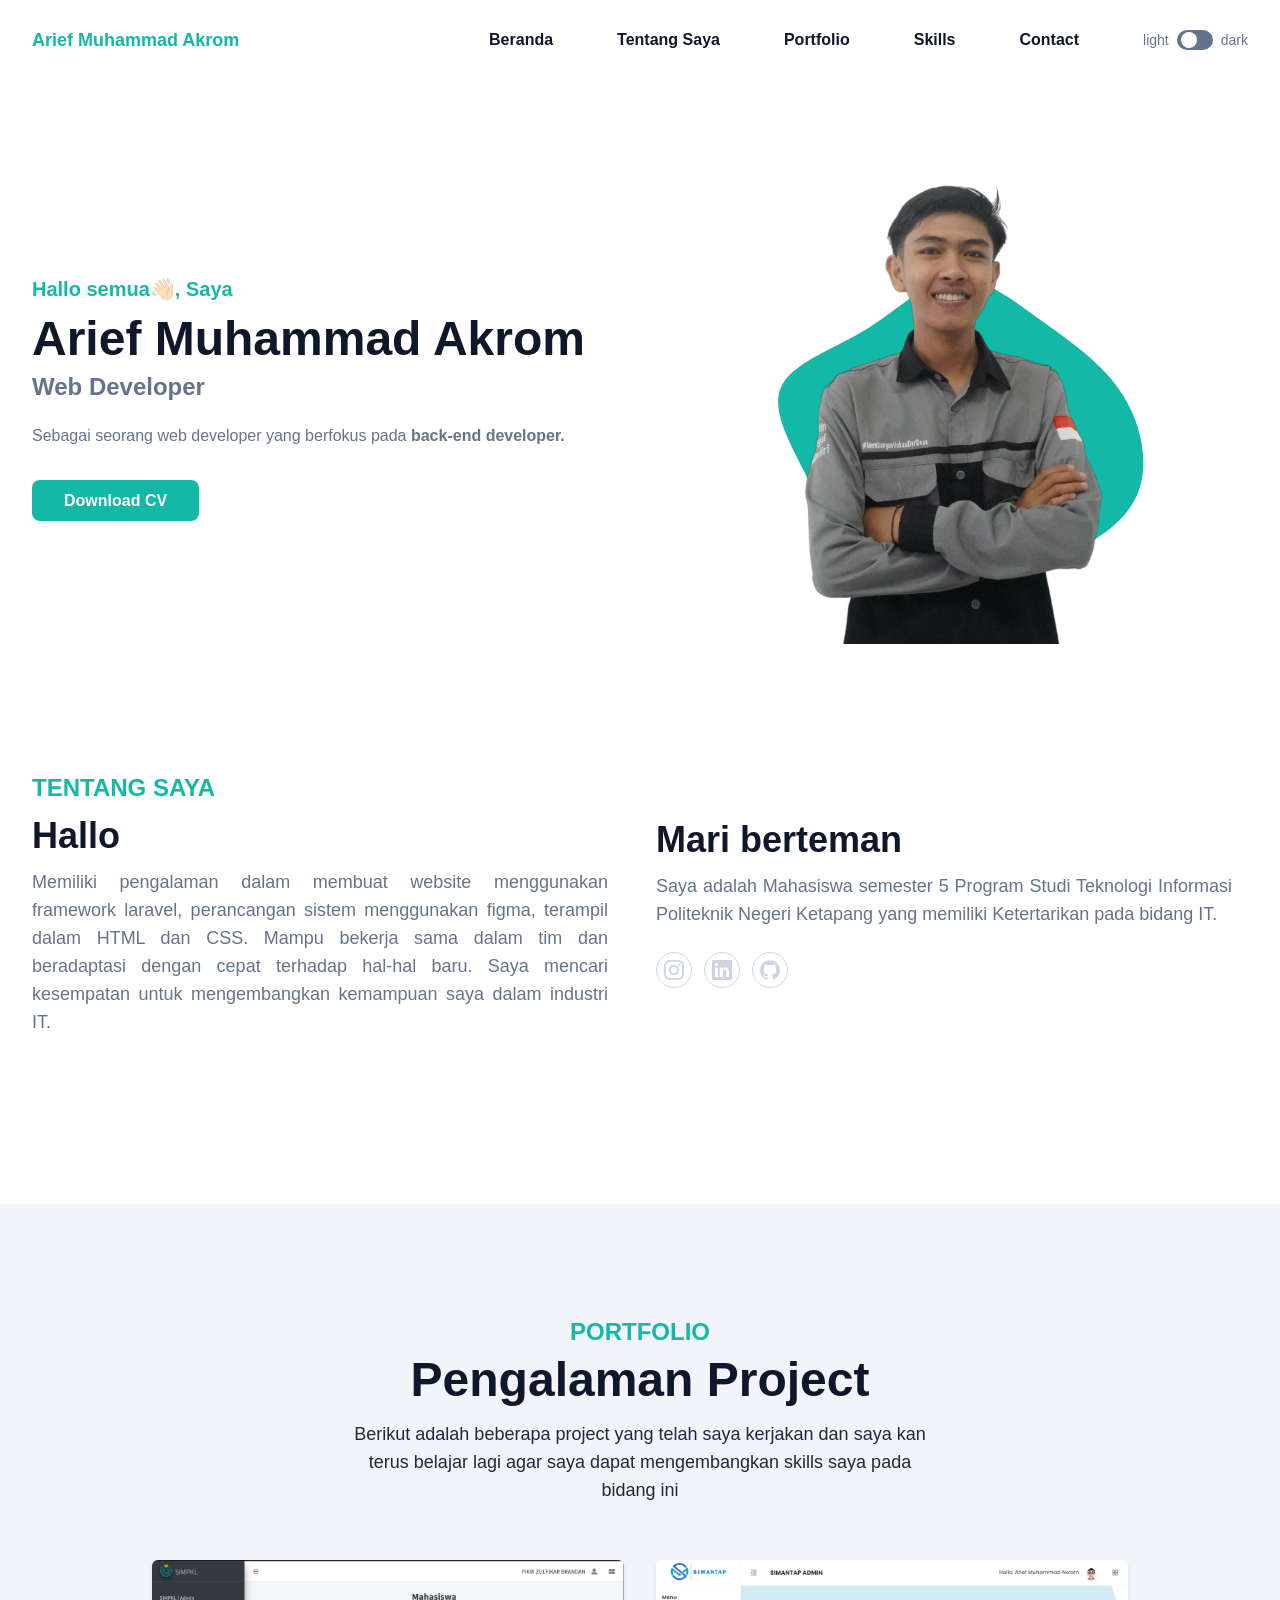
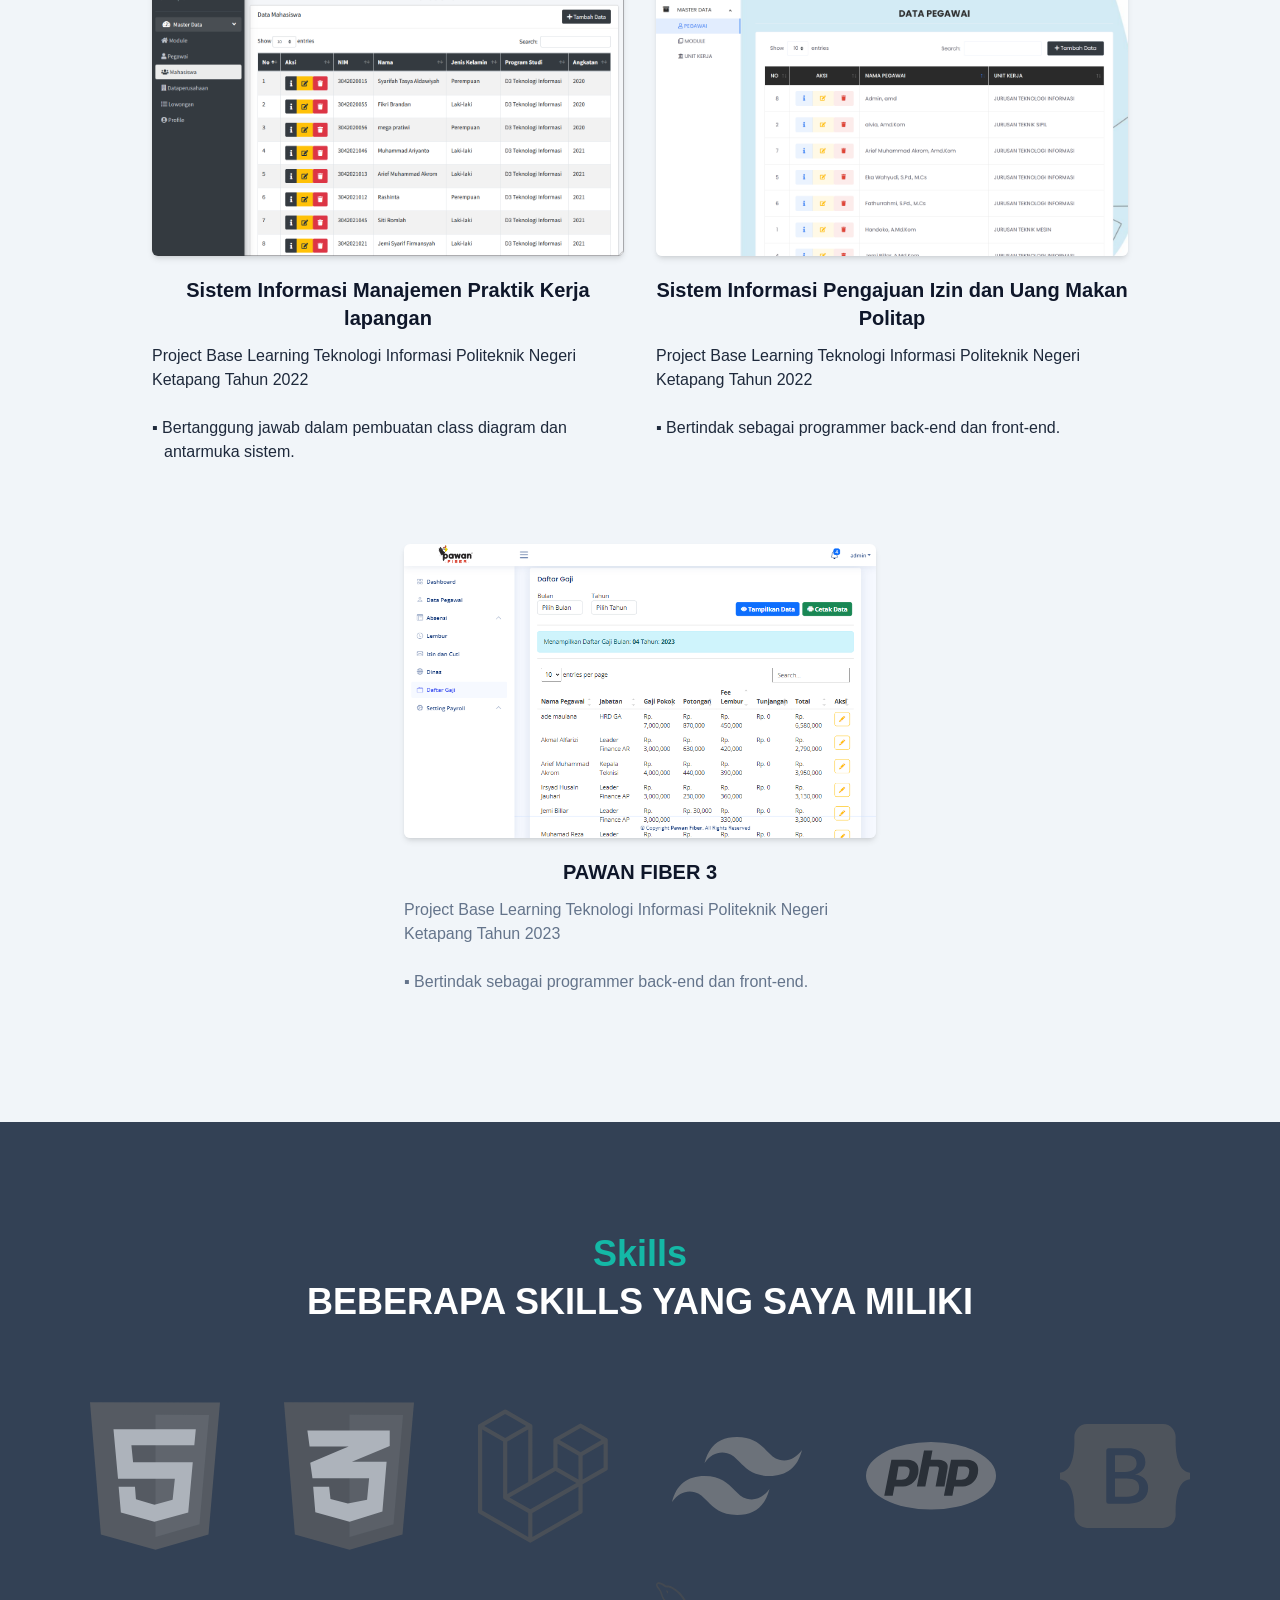
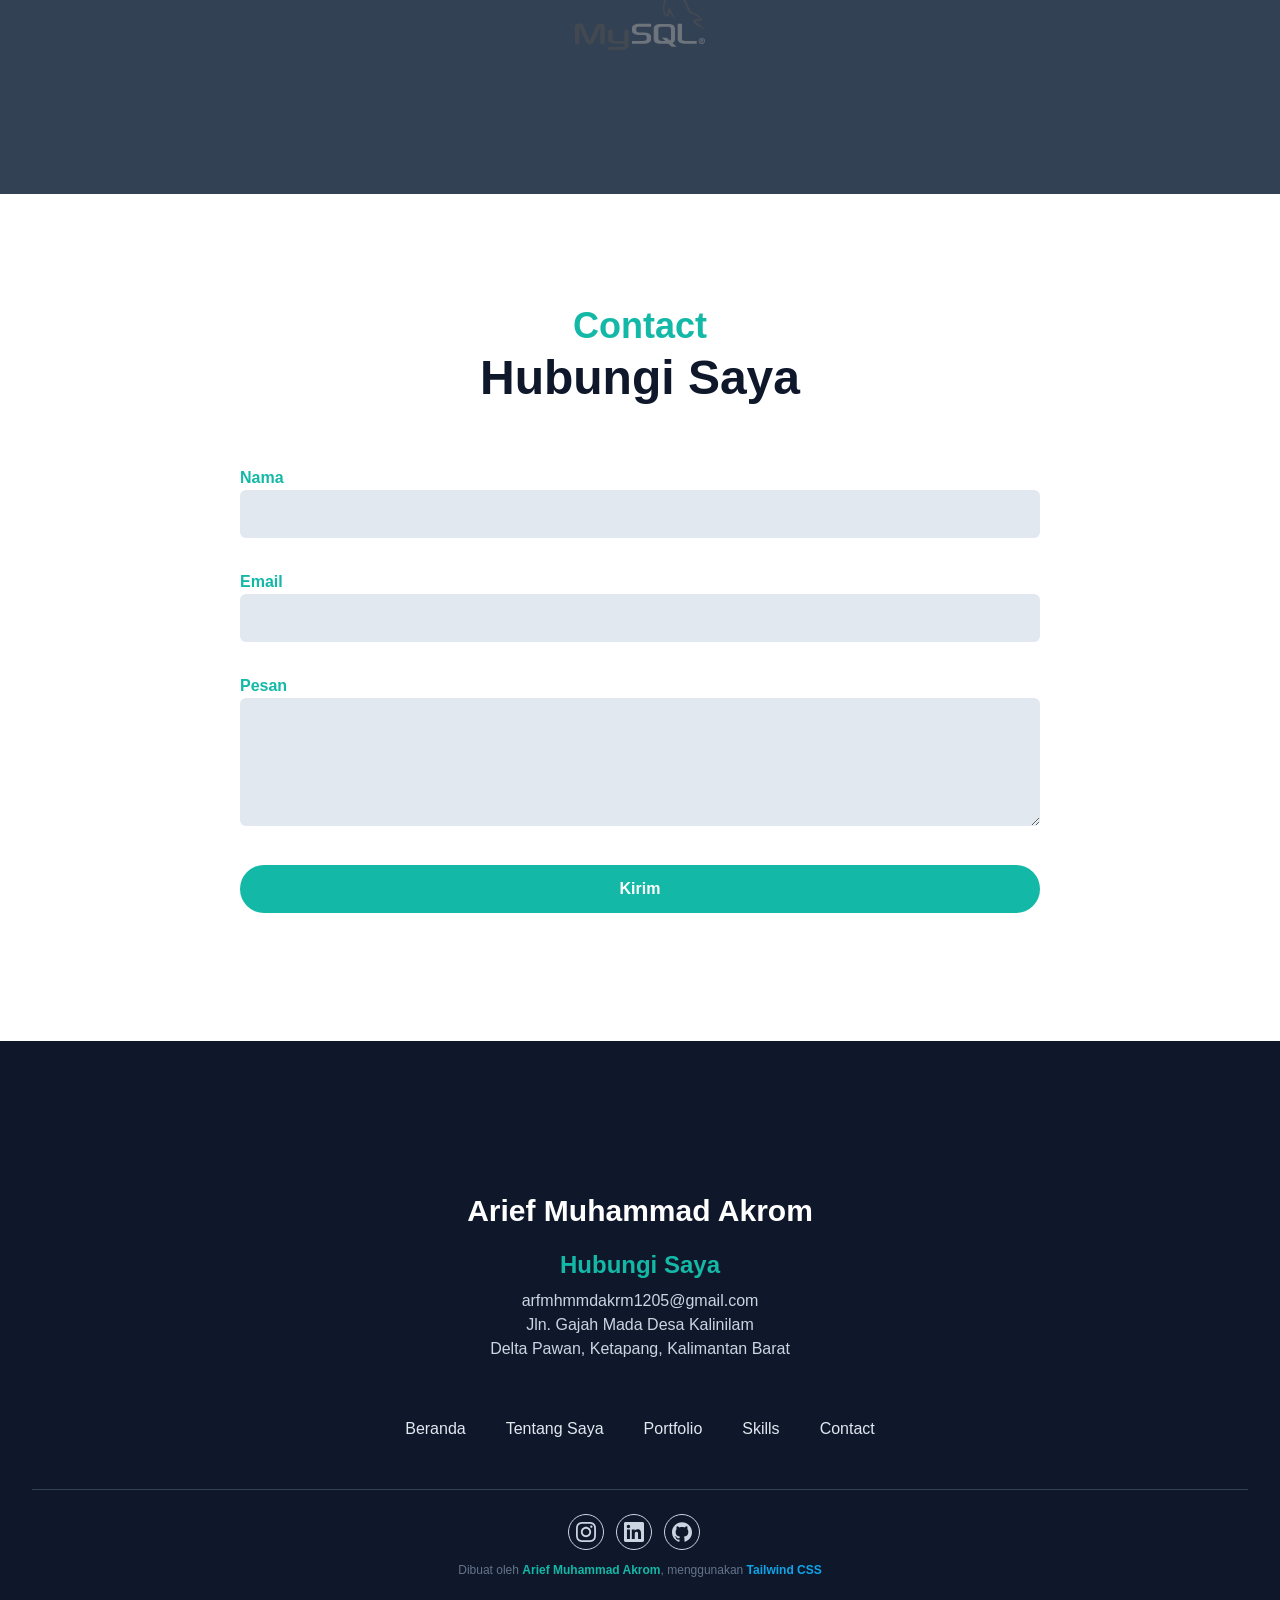
==== index.html @ 88320554 "Update index.html" ====
<!DOCTYPE html>
<html lang="en" class="scroll-smooth">
<head>
    <meta charset="UTF-8">
    <meta name="viewport" content="width=device-width, initial-scale=1.0">
    <title>Portfolio Tailwind CSS</title>
    <link href="css/output.css" rel="stylesheet" />
    <script>
        if (localStorage.theme === 'dark' || (!('theme' in localStorage) && window.matchMedia('(prefers-color-scheme: dark)').matches)) {
            document.documentElement.classList.add('dark')
        } else {
            document.documentElement.classList.remove('dark')
        }
    </script>
</head>
<body>
    <!-- Navbar -->
    <header class="bg-transparent absolute top-0 left-0 w-full flex items-center z-10 ">
        <div class="container">
            <div class="flex items-center justify-between relative">
                <div class="px-4">
                    <a href="home" class="font-bold text-lg text-primary block py-6">Arief Muhammad Akrom</a>
                </div>
                <div class="flex items-center justify-center px-4">
                    <button id="hamburger" name="hamburger" type="button" class="block absolute right-4 lg:hidden">
                        <span class="hamburger-line transition duration-300 ease-in-out origin-top-left"></span>
                        <span class="hamburger-line transition duration-300 ease-in-out"></span>
                        <span class="hamburger-line transition duration-300 ease-in-out origin-bottom-left"></span>
                    </button>

                    <nav id="nav-menu" class="hidden absolute py-5 bg-white shadow-lg rounded-lg max-w-[250px] w-full right-4 top-full lg:block lg:static lg:bg-transparent lg:max-w-full lg:shadow-none lg:rounded-none dark:bg-dark dark:shadow-slate-500 lg:dark:bg-transparent">
                        <ul class="block lg:flex">
                            <li class="group">
                                <a href="#home" class="text-base font-bold text-dark py-2 mx-8 group-hover:text-primary dark:text-white flex">Beranda</a>
                            </li>
                            <li class="group">
                                <a href="#about" class="text-base font-bold text-dark py-2 mx-8 group-hover:text-primary dark:text-white flex">Tentang Saya</a>
                            </li>
                            <li class="group">
                                <a href="#portfolio" class="text-base font-bold text-dark py-2 mx-8 group-hover:text-primary dark:text-white flex">Portfolio</a>
                            </li>
                            <li class="group">
                                <a href="#skills" class="text-base font-bold text-dark py-2 mx-8 group-hover:text-primary dark:text-white flex">Skills</a>
                            </li>
                            <li class="group">
                                <a href="#contact" class="text-base font-bold text-dark py-2 mx-8 group-hover:text-primary dark:text-white flex">Contact</a>
                            </li>
                            <li class="mt-3 lg:mt-0 flex items-center pl-8">
                                <div class="flex">
                                    <span class="mr-2 text-sm text-slate-500 dark:text-slate-100">light</span>
                                    <input type="checkbox" class="hidden" name="" id="dark-toggle"/>
                                    <label for="dark-toggle">
                                        <div class="flex h-5 w-9 cursor-pointer items-center rounded-full bg-slate-500 p-1">
                                            <div class="toggle-circle h-4 w-4 rounded-full bg-white transition duration-300 ease-in-out">

                                            </div>
                                        </div>
                                    </label>
                                    <span class="ml-2 text-sm text-slate-500 dark:text-slate-100">dark</span>
                                </div>
                            </li>
                        </ul>
                    </nav>
                </div>
            </div>
        </div>
    </header>
    <!-- Navbar End -->

    <!-- Hero Section -->
    <section id="home" class="pt-36 dark:bg-dark">
        <div class="container">
            <div class="flex flex-wrap">
                <div class="w-full self-center px-4 lg:w-1/2">
                    <h1 class="mb-2 text-base font-semibold text text-primary md:text-xl">Hallo semua<span class="animate-[wave_5s_ease-in-out_2]">👋🏻</span>, Saya <span class="block font-bold text-dark text-4xl mt-3 lg:text-5xl dark:text-white"> Arief Muhammad Akrom</span></h1>
                    <h2 class="font-medium text-slate-500 text-lg mb-5 lg:text-2xl dark:text-slate-200"><span class="dark:text-primary font-bold">Web Developer</span></h2>
                    <p class="text-medium text-slate-500 mb-10 leading-relaxed dark:text-slate-200">Sebagai seorang web developer yang berfokus pada <span class="dark:text-primary font-bold">back-end developer.</span></p>

                    <a href="img/CV Arief.pdf" target="_blank" class="text-base font-semibold text-white bg-primary py-3 px-8 rounded-lg hover:shadow-lg hover:opacity-80 transition duration-300 ease-in-out">Download CV</a>
                </div>
                <div class="w-full self-end px-4 lg:w-1/2">
                    <div class="relative mt-10 lg:mt-9 lg:right-0">
                        <img src="img/wkwk.png" alt="akrommm" class="max-w-full mx-auto relative z-10" width="320"/>
                        <span class="absolute -bottom-0 -translate-x-1/2 left-1/2 md:scale-125">
                            <svg width="400" height="400" viewBox="0 0 200 200" xmlns="http://www.w3.org/2000/svg">
                                <path fill="#14b8a6" d="M35.8,-49.3C48,-40.5,60.6,-32.1,68.4,-19.5C76.3,-6.9,79.5,10,73.2,22.1C67,34.3,51.4,41.7,37.6,49.9C23.8,58,11.9,66.8,-1,68.2C-13.8,69.5,-27.7,63.3,-36.6,53.6C-45.6,43.9,-49.6,30.7,-56.3,16.7C-63,2.7,-72.5,-11.9,-68.7,-22C-65,-32.1,-48.1,-37.5,-34.4,-45.8C-20.8,-54.2,-10.4,-65.4,0.7,-66.4C11.8,-67.4,23.6,-58.1,35.8,-49.3Z" transform="translate(100 100)" />
                            </svg>
                        </span>
                    </div>
                </div>
            </div>
        </div>
    </section>
    <!-- end Hero Section -->

    <!-- About Section -->
    <section id="about" class="pt-32 pb-32 dark:bg-dark">
        <div class="container">
            <div class="flex flex-wrap">
                <div class="w-full px-4 mb-10 lg:w-1/2 ">
                    <h4 class="font-bold uppercase text-primary text-2xl mb-3">Tentang Saya</h4>
                    <h2 class="font-bold text-dark text-3xl mb-3 max-w-md lg:text-4xl dark:text-white">Hallo</h2>
                    <p class="text-justify font-medium text-base lg:text-lg text-secondary max-w-xl dark:text-slate-300">
                        Memiliki pengalaman dalam membuat website menggunakan framework laravel, perancangan sistem menggunakan figma, terampil dalam HTML dan CSS. Mampu bekerja sama dalam tim dan beradaptasi dengan cepat terhadap hal-hal baru. Saya mencari kesempatan untuk mengembangkan kemampuan saya dalam industri IT.
                    </p>
                </div>
                <div class="w-full px-4 lg:w-1/2">
                    <h3 class="font-bold text-dark text-3xl mb-3 lg:text-4xl lg:pt-12 dark:text-white">Mari berteman</h3>
                    <p class="text-justify font-medium text-base text-secondary mb-6 lg:text-lg dark:text-slate-300 max-w-xl">
                        Saya adalah Mahasiswa semester 5 Program Studi Teknologi Informasi Politeknik Negeri Ketapang yang memiliki Ketertarikan pada bidang IT.
                    </p>
                    <div class="flex items-center">
                        <!-- Instagram -->
                        <a href="https://www.instagram.com/arfmhmmdakrm_/?hl=id" target=" blank" class="w-9 h-9 mr-3 rounded-full flex justify-center items-center border border-slate-300 hover:border-primary hover:bg-primary hover:text-white text-slate-300">
                            <svg role="img" class="fill-current" width="20" viewBox="0 0 24 24" xmlns="http://www.w3.org/2000/svg"><title>Instagram</title><path d="M12 0C8.74 0 8.333.015 7.053.072 5.775.132 4.905.333 4.14.63c-.789.306-1.459.717-2.126 1.384S.935 3.35.63 4.14C.333 4.905.131 5.775.072 7.053.012 8.333 0 8.74 0 12s.015 3.667.072 4.947c.06 1.277.261 2.148.558 2.913.306.788.717 1.459 1.384 2.126.667.666 1.336 1.079 2.126 1.384.766.296 1.636.499 2.913.558C8.333 23.988 8.74 24 12 24s3.667-.015 4.947-.072c1.277-.06 2.148-.262 2.913-.558.788-.306 1.459-.718 2.126-1.384.666-.667 1.079-1.335 1.384-2.126.296-.765.499-1.636.558-2.913.06-1.28.072-1.687.072-4.947s-.015-3.667-.072-4.947c-.06-1.277-.262-2.149-.558-2.913-.306-.789-.718-1.459-1.384-2.126C21.319 1.347 20.651.935 19.86.63c-.765-.297-1.636-.499-2.913-.558C15.667.012 15.26 0 12 0zm0 2.16c3.203 0 3.585.016 4.85.071 1.17.055 1.805.249 2.227.415.562.217.96.477 1.382.896.419.42.679.819.896 1.381.164.422.36 1.057.413 2.227.057 1.266.07 1.646.07 4.85s-.015 3.585-.074 4.85c-.061 1.17-.256 1.805-.421 2.227-.224.562-.479.96-.899 1.382-.419.419-.824.679-1.38.896-.42.164-1.065.36-2.235.413-1.274.057-1.649.07-4.859.07-3.211 0-3.586-.015-4.859-.074-1.171-.061-1.816-.256-2.236-.421-.569-.224-.96-.479-1.379-.899-.421-.419-.69-.824-.9-1.38-.165-.42-.359-1.065-.42-2.235-.045-1.26-.061-1.649-.061-4.844 0-3.196.016-3.586.061-4.861.061-1.17.255-1.814.42-2.234.21-.57.479-.96.9-1.381.419-.419.81-.689 1.379-.898.42-.166 1.051-.361 2.221-.421 1.275-.045 1.65-.06 4.859-.06l.045.03zm0 3.678c-3.405 0-6.162 2.76-6.162 6.162 0 3.405 2.76 6.162 6.162 6.162 3.405 0 6.162-2.76 6.162-6.162 0-3.405-2.76-6.162-6.162-6.162zM12 16c-2.21 0-4-1.79-4-4s1.79-4 4-4 4 1.79 4 4-1.79 4-4 4zm7.846-10.405c0 .795-.646 1.44-1.44 1.44-.795 0-1.44-.646-1.44-1.44 0-.794.646-1.439 1.44-1.439.793-.001 1.44.645 1.44 1.439z"/></svg>
                        </a>

                        <!-- Linkedin -->
                        <a href="https://www.linkedin.com/in/arief-muhammad-akrom-45484227a/" target=" blank" class="w-9 h-9 mr-3 rounded-full flex justify-center items-center border border-slate-300 hover:border-primary hover:bg-primary hover:text-white text-slate-300">
                            <svg role="img" class="fill-current" width="20" viewBox="0 0 24 24" xmlns="http://www.w3.org/2000/svg"><title>LinkedIn</title><path d="M20.447 20.452h-3.554v-5.569c0-1.328-.027-3.037-1.852-3.037-1.853 0-2.136 1.445-2.136 2.939v5.667H9.351V9h3.414v1.561h.046c.477-.9 1.637-1.85 3.37-1.85 3.601 0 4.267 2.37 4.267 5.455v6.286zM5.337 7.433c-1.144 0-2.063-.926-2.063-2.065 0-1.138.92-2.063 2.063-2.063 1.14 0 2.064.925 2.064 2.063 0 1.139-.925 2.065-2.064 2.065zm1.782 13.019H3.555V9h3.564v11.452zM22.225 0H1.771C.792 0 0 .774 0 1.729v20.542C0 23.227.792 24 1.771 24h20.451C23.2 24 24 23.227 24 22.271V1.729C24 .774 23.2 0 22.222 0h.003z"/></svg>
                        </a>

                        <!-- Github -->
                        <a href="https://github.com/akrommm" target=" blank" class="w-9 h-9 mr-3 rounded-full flex justify-center items-center border border-slate-300 hover:border-primary hover:bg-primary hover:text-white text-slate-300">
                            <svg role="img" class="fill-current" width="20" viewBox="0 0 24 24" xmlns="http://www.w3.org/2000/svg"><title>GitHub</title><path d="M12 .297c-6.63 0-12 5.373-12 12 0 5.303 3.438 9.8 8.205 11.385.6.113.82-.258.82-.577 0-.285-.01-1.04-.015-2.04-3.338.724-4.042-1.61-4.042-1.61C4.422 18.07 3.633 17.7 3.633 17.7c-1.087-.744.084-.729.084-.729 1.205.084 1.838 1.236 1.838 1.236 1.07 1.835 2.809 1.305 3.495.998.108-.776.417-1.305.76-1.605-2.665-.3-5.466-1.332-5.466-5.93 0-1.31.465-2.38 1.235-3.22-.135-.303-.54-1.523.105-3.176 0 0 1.005-.322 3.3 1.23.96-.267 1.98-.399 3-.405 1.02.006 2.04.138 3 .405 2.28-1.552 3.285-1.23 3.285-1.23.645 1.653.24 2.873.12 3.176.765.84 1.23 1.91 1.23 3.22 0 4.61-2.805 5.625-5.475 5.92.42.36.81 1.096.81 2.22 0 1.606-.015 2.896-.015 3.286 0 .315.21.69.825.57C20.565 22.092 24 17.592 24 12.297c0-6.627-5.373-12-12-12"/></svg>
                        </a>
                    </div>
                </div>
            </div>
        </div>
    </section>
    <!-- End About Section -->

    <!-- Portfolio -->
    <section id="portfolio" class="pt-28 pb-16 bg-slate-100 dark:bg-slate-800">
        <div class="container">
            <div class="w-full px-4">
                <div class="max-w-xl mx-auto text-center mb-10">
                    <h4 class="font-semibold text-2xl uppercase text-primary mb-2">Portfolio</h4>
                    <h2 class="font-bold text-dark text-3xl mb-4 sm:text-4xl md:text-5xl  dark:text-white">Pengalaman Project</h2>
                    <p class="font-medium text-md text-slate-800 md:text-lg dark:text-slate-300">Berikut adalah beberapa project yang telah saya kerjakan dan saya kan terus belajar lagi agar saya dapat mengembangkan skills saya pada bidang ini</p>
                </div>
            </div>
            <div class="w-full px-4 flex flex-wrap justify-center xl:w-10/12 xl:mx-auto">
                <div class="mb-12 p-4 md:w-1/2">
                    <div class="rounded-md shadow-md overflow-hidden">
                        <img src="img/simpkl.png" alt="simpkl" width="w-full"/>
                    </div>
                        <h3 class="font-semibold text-dark text-xl mt-5 mb-3 text-center dark:text-white">Sistem Informasi Manajemen Praktik Kerja lapangan</h3>
                        <p class="font-medium text-base text-slate-800 dark:text-slate-200">
                            Project Base Learning Teknologi Informasi Politeknik Negeri Ketapang Tahun 2022
                            <br>
                            <br>
                            ▪ Bertanggung jawab dalam pembuatan class diagram dan <span class="ml-3">antarmuka sistem.</span>
                        </p>
                </div>
                <div class="mb-12 p-4 md:w-1/2">
                    <div class="rounded-md shadow-md overflow-hidden">
                        <img src="img/simantap.png" alt="simantap" width="w-full"/>
                    </div>
                        <h3 class="font-semibold text-dark text-xl mt-5 mb-3 text-center dark:text-white">Sistem Informasi Pengajuan Izin dan Uang Makan Politap</h3>
                        <p class="font-medium text-base text-slate-800 dark:text-slate-200">
                            Project Base Learning Teknologi Informasi Politeknik Negeri Ketapang Tahun 2022
                            <br>
                            <br>
                            ▪ Bertindak sebagai programmer back-end dan front-end.
                        </p>
                </div>
                <div class="mb-12 p-4 md:w-1/2">
                    <div class="rounded-md shadow-md overflow-hidden">
                        <img src="img/pawan.png" alt="pawan" width="w-full"/>
                    </div>
                        <h3 class="font-semibold text-dark text-xl mt-5 mb-3 text-center dark:text-white">PAWAN FIBER 3</h3>
                        <p class="font-medium text-base text-secondary dark:text-slate-200">
                            Project Base Learning Teknologi Informasi Politeknik Negeri Ketapang Tahun 2023
                            <br>
                            <br>
                            ▪ Bertindak sebagai programmer back-end dan front-end.
                        </p>
                </div>
            </div>
        </div>
    </section>
    <!-- Portfolio end -->

    <!-- Skills -->
    <section id="skills" class="pt-28 pb-32 bg-slate-700 dark:bg-dark">
        <div class="container">
            <div class="w-full px-4">
                <div class="mx-auto text-center mb-16">
                    <h4 class="font-semibold text-4xl text-primary mb-2">Skills</h4>
                    <h2 class="font-bold text-white text-3xl mb-4 sm:text-4xl md:text-4xl">BEBERAPA SKILLS YANG SAYA MILIKI</h2>
                </div>
            </div>
            <div class="w-full px-4">
                <div class="flex flex-wrap items-center justify-center">
                    <a href="https://www.w3schools.com/html/" target="_blank" class="max-w-[90px] xl:max-w-[130px] mx-4 py-4 grayscale opacity-60 transition duration-500 hover:grayscale-0 hover:opacity-100 lg:mx-6 xl:mx-8">
                        <img src="img/skill/html-1.svg" alt="html"/>
                    </a>
                    <a href="https://www.w3schools.com/css/" target="_blank" class="max-w-[90px] xl:max-w-[130px] mx-4 py-4 grayscale opacity-60 transition duration-500 hover:grayscale-0 hover:opacity-100 lg:mx-6 xl:mx-8">
                        <img src="img/skill/css-3.svg" alt="css"/>
                    </a>
                    <a href="https://laravel.com/" target="_blank" class="max-w-[90px] xl:max-w-[130px] mx-4 py-4 grayscale opacity-60 transition duration-500 hover:grayscale-0 hover:opacity-100 lg:mx-6 xl:mx-8">
                        <img src="img/skill/laravel-2.svg" alt="laravel"/>
                    </a>
                    <a href="https://tailwindcss.com/" target="_blank" class="max-w-[90px] xl:max-w-[130px] mx-4 py-4 grayscale opacity-60 transition duration-500 hover:grayscale-0 hover:opacity-100 lg:mx-6 xl:mx-8">
                        <img src="img/skill/tailwind-css-2.svg" alt="tailwind"/>
                    </a>
                    <a href="https://www.php.net/" target="_blank" class="max-w-[90px] xl:max-w-[130px] mx-4 py-4 grayscale opacity-60 transition duration-500 hover:grayscale-0 hover:opacity-100 lg:mx-6 xl:mx-8">
                        <img src="img/skill/php-1.svg" alt="php"/>
                    </a>
                    <a href="https://getbootstrap.com/" target="_blank" class="max-w-[90px] xl:max-w-[130px] mx-4 py-4 grayscale opacity-60 transition duration-500 hover:grayscale-0 hover:opacity-100 lg:mx-6 xl:mx-8">
                        <img src="img/skill/bootstrap-5-1.svg" alt="bootstrap"/>
                    </a>
                    <a href="https://www.mysql.com/" target="_blank" class="max-w-[90px] xl:max-w-[130px] mx-4 py-4 grayscale opacity-60 transition duration-500 hover:grayscale-0 hover:opacity-100 lg:mx-6 xl:mx-8">
                        <img src="img/skill/mysql-official.svg" alt="mysql"/>
                    </a>
                </div>
            </div>
        </div>
    </section>
    <!-- Skills End -->

    <!-- Contact  -->
    <section id="contact" class="pt-28 pb-32 dark:bg-slate-800">
        <div class="container">
            <div class="w-full px-4">
                <div class="mx-auto text-center mb-16">
                    <h4 class="font-semibold text-4xl text-primary mb-2">Contact</h4>
                    <h2 class="font-bold text-dark text-3xl mb-4 sm:text-4xl md:text-5xl  dark:text-white">Hubungi Saya</h2>
                </div>
            </div>
            <form action="">
                <div class="w-full lg:w-2/3 lg:mx-auto">
                    <div class="w-full px-4 mb-8">
                        <label for="name" class="text-base text-primary font-bold">Nama</label>
                        <input type="text" id="name" class="w-full bg-slate-200 text-dark p-3 rounded-md focus:outline-none focus:ring-primary focus:ring-1 focus:border-primary" />
                    </div>
                    <div class="w-full px-4 mb-8">
                        <label for="email" class="text-base text-primary font-bold">Email</label>
                        <input type="text" id="email" class="w-full bg-slate-200 text-dark p-3 rounded-md focus:outline-none focus:ring-primary focus:ring-1 focus:border-primary" />
                    </div>
                    <div class="w-full px-4 mb-8">
                        <label for="pesan" class="text-base text-primary font-bold">Pesan</label>
                        <textarea type="text" id="pesan" class="w-full bg-slate-200 text-dark p-3 rounded-md focus:outline-none focus:ring-primary focus:ring-1 focus:border-primary h-32"></textarea>
                    </div>
                    <div class="w-full px-4">
                        <button class="text-base font-semibold text-white bg-primary py-3 px-8 rounded-full w-full hover:opacity-80 hover:shadow-lg transition duration-500">Kirim</button>
                    </div>
                </div>
            </form>
        </div>
    </section>
    <!-- Contact End -->

    <!-- Footer -->
    <footer class="bg-dark pt-28 pb-12">
        <div class="container max-w-screen-xl px-4 py-12 mx-auto space-y-8 overflow-hidden sm:px-6 lg:px-8">
            <div class="px-8 flex flex-wrap justify-center -mx-5 -my-2">
                <div class="w-full justify-center text-center px-4 mb-8 text-slate-300 font-medium">
                    <h2 class="font-bold text-white text-3xl mb-5">Arief Muhammad Akrom</h2>
                    <h3 class="font-bold text-2xl mb-2 text-primary">Hubungi Saya</h3>
                    <p>arfmhmmdakrm1205@gmail.com</p>
                    <p>Jln. Gajah Mada Desa Kalinilam</p>
                    <p>Delta Pawan, Ketapang, Kalimantan Barat</p>
                </div>
                <div class="max-w-screen-xl px-4 py-6 mx-auto space-y-8 overflow-hidden sm:px-6 lg:px-8">
                    <nav class="flex flex-wrap justify-center -mx-5 -my-2">
                        <div class="px-5 py-2">
                            <a href="#home" class="text-base leading-6 text-slate-200 hover:text-primary">
                                Beranda
                            </a>
                        </div>
                        <div class="px-5 py-2">
                            <a href="#about" class="text-base leading-6 text-slate-200 hover:text-primary">
                                Tentang Saya
                            </a>
                        </div>
                        <div class="px-5 py-2">
                            <a href="#portfolio" class="text-base leading-6 text-slate-200 hover:text-primary">
                                Portfolio
                            </a>
                        </div>
                        <div class="px-5 py-2">
                            <a href="#skills" class="text-base leading-6 text-slate-200 hover:text-primary">
                                Skills
                            </a>
                        </div>
                        <div class="px-5 py-2">
                            <a href="#contact" class="text-base leading-6 text-slate-200 hover:text-primary">
                                Contact
                            </a>
                        </div>
                    </nav>
                </div>
            </div>
            <div class="w-full pt-6 border-t border-slate-700">
                <div class="flex items-center justify-center mb-3">
                    <a href="https://www.instagram.com/arfmhmmdakrm_/?hl=id" target=" blank" class="w-9 h-9 mr-3 rounded-full flex justify-center items-center border border-slate-300 hover:border-primary hover:bg-primary hover:text-white text-slate-300">
                        <svg role="img" class="fill-current" width="20" viewBox="0 0 24 24" xmlns="http://www.w3.org/2000/svg"><title>Instagram</title><path d="M12 0C8.74 0 8.333.015 7.053.072 5.775.132 4.905.333 4.14.63c-.789.306-1.459.717-2.126 1.384S.935 3.35.63 4.14C.333 4.905.131 5.775.072 7.053.012 8.333 0 8.74 0 12s.015 3.667.072 4.947c.06 1.277.261 2.148.558 2.913.306.788.717 1.459 1.384 2.126.667.666 1.336 1.079 2.126 1.384.766.296 1.636.499 2.913.558C8.333 23.988 8.74 24 12 24s3.667-.015 4.947-.072c1.277-.06 2.148-.262 2.913-.558.788-.306 1.459-.718 2.126-1.384.666-.667 1.079-1.335 1.384-2.126.296-.765.499-1.636.558-2.913.06-1.28.072-1.687.072-4.947s-.015-3.667-.072-4.947c-.06-1.277-.262-2.149-.558-2.913-.306-.789-.718-1.459-1.384-2.126C21.319 1.347 20.651.935 19.86.63c-.765-.297-1.636-.499-2.913-.558C15.667.012 15.26 0 12 0zm0 2.16c3.203 0 3.585.016 4.85.071 1.17.055 1.805.249 2.227.415.562.217.96.477 1.382.896.419.42.679.819.896 1.381.164.422.36 1.057.413 2.227.057 1.266.07 1.646.07 4.85s-.015 3.585-.074 4.85c-.061 1.17-.256 1.805-.421 2.227-.224.562-.479.96-.899 1.382-.419.419-.824.679-1.38.896-.42.164-1.065.36-2.235.413-1.274.057-1.649.07-4.859.07-3.211 0-3.586-.015-4.859-.074-1.171-.061-1.816-.256-2.236-.421-.569-.224-.96-.479-1.379-.899-.421-.419-.69-.824-.9-1.38-.165-.42-.359-1.065-.42-2.235-.045-1.26-.061-1.649-.061-4.844 0-3.196.016-3.586.061-4.861.061-1.17.255-1.814.42-2.234.21-.57.479-.96.9-1.381.419-.419.81-.689 1.379-.898.42-.166 1.051-.361 2.221-.421 1.275-.045 1.65-.06 4.859-.06l.045.03zm0 3.678c-3.405 0-6.162 2.76-6.162 6.162 0 3.405 2.76 6.162 6.162 6.162 3.405 0 6.162-2.76 6.162-6.162 0-3.405-2.76-6.162-6.162-6.162zM12 16c-2.21 0-4-1.79-4-4s1.79-4 4-4 4 1.79 4 4-1.79 4-4 4zm7.846-10.405c0 .795-.646 1.44-1.44 1.44-.795 0-1.44-.646-1.44-1.44 0-.794.646-1.439 1.44-1.439.793-.001 1.44.645 1.44 1.439z"/></svg>
                    </a>

                    <!-- Linkedin -->
                    <a href="https://www.linkedin.com/in/arief-muhammad-akrom-45484227a/" target=" blank" class="w-9 h-9 mr-3 rounded-full flex justify-center items-center border border-slate-300 hover:border-primary hover:bg-primary hover:text-white text-slate-300">
                        <svg role="img" class="fill-current" width="20" viewBox="0 0 24 24" xmlns="http://www.w3.org/2000/svg"><title>LinkedIn</title><path d="M20.447 20.452h-3.554v-5.569c0-1.328-.027-3.037-1.852-3.037-1.853 0-2.136 1.445-2.136 2.939v5.667H9.351V9h3.414v1.561h.046c.477-.9 1.637-1.85 3.37-1.85 3.601 0 4.267 2.37 4.267 5.455v6.286zM5.337 7.433c-1.144 0-2.063-.926-2.063-2.065 0-1.138.92-2.063 2.063-2.063 1.14 0 2.064.925 2.064 2.063 0 1.139-.925 2.065-2.064 2.065zm1.782 13.019H3.555V9h3.564v11.452zM22.225 0H1.771C.792 0 0 .774 0 1.729v20.542C0 23.227.792 24 1.771 24h20.451C23.2 24 24 23.227 24 22.271V1.729C24 .774 23.2 0 22.222 0h.003z"/></svg>
                    </a>

                    <!-- Github -->
                    <a href="https://github.com/akrommm" target=" blank" class="w-9 h-9 mr-3 rounded-full flex justify-center items-center border border-slate-300 hover:border-primary hover:bg-primary hover:text-white text-slate-300">
                        <svg role="img" class="fill-current" width="20" viewBox="0 0 24 24" xmlns="http://www.w3.org/2000/svg"><title>GitHub</title><path d="M12 .297c-6.63 0-12 5.373-12 12 0 5.303 3.438 9.8 8.205 11.385.6.113.82-.258.82-.577 0-.285-.01-1.04-.015-2.04-3.338.724-4.042-1.61-4.042-1.61C4.422 18.07 3.633 17.7 3.633 17.7c-1.087-.744.084-.729.084-.729 1.205.084 1.838 1.236 1.838 1.236 1.07 1.835 2.809 1.305 3.495.998.108-.776.417-1.305.76-1.605-2.665-.3-5.466-1.332-5.466-5.93 0-1.31.465-2.38 1.235-3.22-.135-.303-.54-1.523.105-3.176 0 0 1.005-.322 3.3 1.23.96-.267 1.98-.399 3-.405 1.02.006 2.04.138 3 .405 2.28-1.552 3.285-1.23 3.285-1.23.645 1.653.24 2.873.12 3.176.765.84 1.23 1.91 1.23 3.22 0 4.61-2.805 5.625-5.475 5.92.42.36.81 1.096.81 2.22 0 1.606-.015 2.896-.015 3.286 0 .315.21.69.825.57C20.565 22.092 24 17.592 24 12.297c0-6.627-5.373-12-12-12"/></svg>
                    </a>
                </div>
                <p class="font-medium text-xs text-slate-500 text-center">Dibuat oleh <a href="https://www.instagram.com/arfmhmmdakrm_/?hl=id" target="_blank" class="font-bold text-primary">Arief Muhammad Akrom</a>, menggunakan <a href="https://tailwindcss.com/" target="_blank" class="font-bold text-sky-500">Tailwind CSS</a></p>
            </div>
        </div>
    </footer>
    <!-- Footer End -->

    <!-- Back To Top -->
    <a href="#home" class="hidden fixed bottom-4 right-4 z-[9999] p-4 h-14 w-14 bg-primary rounded-full justify-center hover:animate-pulse" id="to-top">
        <svg viewBox="-0.5 0 155 155" fill="fill-current" xmlns="http://www.w3.org/2000/svg" transform="rotate(-45)"><g id="SVGRepo_bgCarrier" stroke-width="0"></g><g id="SVGRepo_tracerCarrier" stroke-linecap="round" stroke-linejoin="round"></g><g id="SVGRepo_iconCarrier"> <path d="M106.407 96.8913C111.542 102.976 114.23 109.624 114.119 117.272C113.966 127.809 108.553 135.741 100.947 142.254C92.0832 149.843 81.3711 153.044 69.9069 153.943C67.396 154.087 64.8793 154.095 62.3675 153.968C61.2825 153.947 60.2075 153.756 59.1817 153.401C55.071 151.912 54.4462 148.867 57.7062 146.002C60.9065 143.191 64.3602 140.658 67.443 137.729C69.8054 135.468 71.9448 132.984 73.8318 130.313C75.8297 127.501 76.0056 124.257 74.7671 120.518C72.7928 121.437 70.9019 122.169 69.1639 123.165C65.5199 125.253 63.4643 125.166 60.3381 122.422C57.3006 119.755 54.3156 117.028 51.2938 114.343C50.8442 113.992 50.3743 113.668 49.8866 113.373C48.0535 115.067 46.3496 116.757 44.523 118.301C42.1025 120.348 39.7016 120.401 38.131 118.589C36.6588 116.893 36.901 114.651 39.0282 112.471C40.5377 110.923 42.2626 109.584 43.5372 108.461C40.1098 104.278 36.6555 100.848 34.1719 96.8237C31.2696 92.1178 34.8565 87.9231 37.0979 83.3189C32.8192 83.0504 29.3006 83.8341 26.4724 86.0033C23.7734 88.1917 21.3394 90.6881 19.2199 93.4416C17.1669 95.975 15.57 98.8767 13.7474 101.599C12.0291 104.166 10.2688 106.864 6.65102 106.491C4.14644 106.233 0.654067 101.721 0.422379 98.33C-0.102691 90.599 0.881819 83.0753 4.49168 76.0867C11.1049 63.2881 21.523 54.9657 35.0947 50.5131C40.7812 48.6478 46.5098 49.2418 52.3098 51.0087C52.6314 50.6385 53.0088 50.2697 53.3107 49.8476C68.9736 27.9581 90.3183 14.0634 115.597 5.81196C124.206 3.00217 132.916 0.444402 142.093 0.21009C144.385 0.151676 146.679 -0.0235928 148.97 0.00266074C151.958 0.036134 153.448 1.09614 153.327 4.01488C153.172 9.66322 152.644 15.2951 151.744 20.8736C148.056 41.8521 137.967 59.8443 124.863 76.254C119.763 82.6415 114.02 88.5177 108.563 94.621C107.918 95.3403 107.232 96.0243 106.407 96.8913ZM55.4163 106.628C58.8292 109.34 61.3148 111.468 63.9867 113.323C64.4408 113.537 64.9369 113.646 65.4389 113.644C65.9408 113.641 66.4358 113.527 66.8877 113.308C71.1231 111.063 75.4543 108.915 79.3969 106.215C93.4392 96.5986 106.143 85.4257 116.822 72.1336C122.616 64.9224 127.917 57.3167 133.55 49.7426L100.91 19.4316C99.8323 19.9355 98.7827 20.4966 97.7652 21.1125C91.3987 25.3374 84.9081 29.3961 78.7602 33.9196C71.8687 38.9892 66.0371 45.1843 60.8311 52.0129C52.1969 63.3367 47.1136 76.5599 40.7248 89.0828C40.0895 90.3299 40.4459 92.8417 41.3464 93.9568C43.6901 96.8598 46.5925 99.3126 49.7416 102.406C54.6641 97.3035 58.9959 92.5352 63.6454 88.0938C66.324 85.689 69.196 83.5087 72.2323 81.575C73.8285 80.4907 75.8664 80.1212 77.3268 81.7864C78.8068 83.4745 77.5322 85.1277 76.4919 86.4844C75.2622 88.0169 73.9298 89.4642 72.504 90.8162C69.5505 93.7356 66.5904 96.6465 63.5476 99.4701C60.9951 101.843 58.3212 104.081 55.4163 106.628ZM147.141 6.3889C133.175 6.41712 120.848 11.6094 108.28 15.8349L108.056 16.7045L136.962 41.0731C141.915 33.2233 145.713 20.2816 147.141 6.3889ZM77.9707 141.64C89.7309 139.425 98.8422 133.46 103.962 122.528C107.375 115.232 104.991 108.423 100.968 101.949C94.1966 107.118 87.7199 112.064 81.2445 117.008C86.3449 126.009 83.7327 133.936 77.9707 141.64ZM48.698 56.4944C31.8839 53.7377 8.64104 76.4733 10.1486 92.0817C17.0146 81.239 25.8253 74.7064 39.084 77.0567L48.698 56.4944Z" fill="#000000"></path> <path d="M14.6051 140.579C15.1033 139.678 15.6382 138.038 16.7054 136.898C20.7301 132.601 24.9024 128.441 29.0774 124.288C30.3034 123.068 31.8543 122.299 33.4499 123.601C35.1327 124.974 34.3963 126.615 33.402 127.973C29.989 132.633 26.5682 137.293 22.9616 141.802C21.8888 143.034 20.5253 143.979 18.9947 144.55C16.7225 145.446 14.5257 143.644 14.6051 140.579Z" fill="#000000"></path> <path d="M51.9876 123.87C54.4075 123.936 56.1665 126.118 55.0901 127.808C52.3487 132.062 49.3371 136.136 46.074 140.004C44.905 141.404 42.8061 141.206 41.3214 139.866C40.6426 139.292 40.1985 138.488 40.0735 137.607C39.9485 136.727 40.1513 135.831 40.6434 135.09C41.5342 133.607 42.5933 132.232 43.7998 130.991C45.587 129.088 47.4753 127.273 49.4167 125.529C50.22 124.897 51.0807 124.342 51.9876 123.87Z" fill="#000000"></path> <path d="M30.3682 105.409C29.9062 106.43 29.3605 107.411 28.7366 108.341C25.689 112.145 22.5946 115.911 19.4534 119.638C18.8631 120.274 18.1765 120.813 17.4187 121.234C15.8501 122.199 14.2552 122.197 12.9904 120.769C11.6836 119.294 11.9737 117.656 13.2838 116.387C17.5723 112.23 21.91 108.121 26.3337 104.109C26.912 103.584 28.1433 103.499 28.9893 103.655C29.4973 103.749 29.8465 104.705 30.3682 105.409Z" fill="#000000"></path> <path d="M99.4671 35.7334C103.729 35.6749 107.015 37.4181 110.313 40.1649C113.732 43.0121 116.286 46.049 117.548 50.2935C120.461 60.111 114.697 67.338 105.35 68.6599C97.775 69.731 91.3495 66.6114 86.6757 60.6814C82.672 55.6 82.5638 49.6871 85.3407 44.0052C88.1407 38.2721 93.1846 35.7944 99.4671 35.7334ZM90.4707 51.4625C91.5654 53.3514 92.3511 55.7595 93.9821 57.2317C95.6715 58.7564 98.1281 59.5118 100.344 60.3545C103.255 61.4624 105.775 60.2889 107.753 58.2294C109.668 56.2374 109.739 53.7354 108.803 51.1869C107.329 47.1688 103.891 45.1524 100.438 43.3337C97.3373 41.7008 94.3949 42.6774 92.6274 45.7353C91.7262 47.2915 91.3232 49.1358 90.4707 51.4625Z" fill="#000000"></path> </g></svg>
    </a>
    <!-- END -->

    <script src="js/script.js"></script>
</body>
</html>
---- css/output.css ----
/*
! tailwindcss v3.3.2 | MIT License | https://tailwindcss.com
*/

/*
1. Prevent padding and border from affecting element width. (https://github.com/mozdevs/cssremedy/issues/4)
2. Allow adding a border to an element by just adding a border-width. (https://github.com/tailwindcss/tailwindcss/pull/116)
*/

*,
::before,
::after {
  box-sizing: border-box;
  /* 1 */
  border-width: 0;
  /* 2 */
  border-style: solid;
  /* 2 */
  border-color: #e5e7eb;
  /* 2 */
}

::before,
::after {
  --tw-content: '';
}

/*
1. Use a consistent sensible line-height in all browsers.
2. Prevent adjustments of font size after orientation changes in iOS.
3. Use a more readable tab size.
4. Use the user's configured `sans` font-family by default.
5. Use the user's configured `sans` font-feature-settings by default.
6. Use the user's configured `sans` font-variation-settings by default.
*/

html {
  line-height: 1.5;
  /* 1 */
  -webkit-text-size-adjust: 100%;
  /* 2 */
  -moz-tab-size: 4;
  /* 3 */
  -o-tab-size: 4;
     tab-size: 4;
  /* 3 */
  font-family: ui-sans-serif, system-ui, -apple-system, BlinkMacSystemFont, "Segoe UI", Roboto, "Helvetica Neue", Arial, "Noto Sans", sans-serif, "Apple Color Emoji", "Segoe UI Emoji", "Segoe UI Symbol", "Noto Color Emoji";
  /* 4 */
  font-feature-settings: normal;
  /* 5 */
  font-variation-settings: normal;
  /* 6 */
}

/*
1. Remove the margin in all browsers.
2. Inherit line-height from `html` so users can set them as a class directly on the `html` element.
*/

body {
  margin: 0;
  /* 1 */
  line-height: inherit;
  /* 2 */
}

/*
1. Add the correct height in Firefox.
2. Correct the inheritance of border color in Firefox. (https://bugzilla.mozilla.org/show_bug.cgi?id=190655)
3. Ensure horizontal rules are visible by default.
*/

hr {
  height: 0;
  /* 1 */
  color: inherit;
  /* 2 */
  border-top-width: 1px;
  /* 3 */
}

/*
Add the correct text decoration in Chrome, Edge, and Safari.
*/

abbr:where([title]) {
  -webkit-text-decoration: underline dotted;
          text-decoration: underline dotted;
}

/*
Remove the default font size and weight for headings.
*/

h1,
h2,
h3,
h4,
h5,
h6 {
  font-size: inherit;
  font-weight: inherit;
}

/*
Reset links to optimize for opt-in styling instead of opt-out.
*/

a {
  color: inherit;
  text-decoration: inherit;
}

/*
Add the correct font weight in Edge and Safari.
*/

b,
strong {
  font-weight: bolder;
}

/*
1. Use the user's configured `mono` font family by default.
2. Correct the odd `em` font sizing in all browsers.
*/

code,
kbd,
samp,
pre {
  font-family: ui-monospace, SFMono-Regular, Menlo, Monaco, Consolas, "Liberation Mono", "Courier New", monospace;
  /* 1 */
  font-size: 1em;
  /* 2 */
}

/*
Add the correct font size in all browsers.
*/

small {
  font-size: 80%;
}

/*
Prevent `sub` and `sup` elements from affecting the line height in all browsers.
*/

sub,
sup {
  font-size: 75%;
  line-height: 0;
  position: relative;
  vertical-align: baseline;
}

sub {
  bottom: -0.25em;
}

sup {
  top: -0.5em;
}

/*
1. Remove text indentation from table contents in Chrome and Safari. (https://bugs.chromium.org/p/chromium/issues/detail?id=999088, https://bugs.webkit.org/show_bug.cgi?id=201297)
2. Correct table border color inheritance in all Chrome and Safari. (https://bugs.chromium.org/p/chromium/issues/detail?id=935729, https://bugs.webkit.org/show_bug.cgi?id=195016)
3. Remove gaps between table borders by default.
*/

table {
  text-indent: 0;
  /* 1 */
  border-color: inherit;
  /* 2 */
  border-collapse: collapse;
  /* 3 */
}

/*
1. Change the font styles in all browsers.
2. Remove the margin in Firefox and Safari.
3. Remove default padding in all browsers.
*/

button,
input,
optgroup,
select,
textarea {
  font-family: inherit;
  /* 1 */
  font-size: 100%;
  /* 1 */
  font-weight: inherit;
  /* 1 */
  line-height: inherit;
  /* 1 */
  color: inherit;
  /* 1 */
  margin: 0;
  /* 2 */
  padding: 0;
  /* 3 */
}

/*
Remove the inheritance of text transform in Edge and Firefox.
*/

button,
select {
  text-transform: none;
}

/*
1. Correct the inability to style clickable types in iOS and Safari.
2. Remove default button styles.
*/

button,
[type='button'],
[type='reset'],
[type='submit'] {
  -webkit-appearance: button;
  /* 1 */
  background-color: transparent;
  /* 2 */
  background-image: none;
  /* 2 */
}

/*
Use the modern Firefox focus style for all focusable elements.
*/

:-moz-focusring {
  outline: auto;
}

/*
Remove the additional `:invalid` styles in Firefox. (https://github.com/mozilla/gecko-dev/blob/2f9eacd9d3d995c937b4251a5557d95d494c9be1/layout/style/res/forms.css#L728-L737)
*/

:-moz-ui-invalid {
  box-shadow: none;
}

/*
Add the correct vertical alignment in Chrome and Firefox.
*/

progress {
  vertical-align: baseline;
}

/*
Correct the cursor style of increment and decrement buttons in Safari.
*/

::-webkit-inner-spin-button,
::-webkit-outer-spin-button {
  height: auto;
}

/*
1. Correct the odd appearance in Chrome and Safari.
2. Correct the outline style in Safari.
*/

[type='search'] {
  -webkit-appearance: textfield;
  /* 1 */
  outline-offset: -2px;
  /* 2 */
}

/*
Remove the inner padding in Chrome and Safari on macOS.
*/

::-webkit-search-decoration {
  -webkit-appearance: none;
}

/*
1. Correct the inability to style clickable types in iOS and Safari.
2. Change font properties to `inherit` in Safari.
*/

::-webkit-file-upload-button {
  -webkit-appearance: button;
  /* 1 */
  font: inherit;
  /* 2 */
}

/*
Add the correct display in Chrome and Safari.
*/

summary {
  display: list-item;
}

/*
Removes the default spacing and border for appropriate elements.
*/

blockquote,
dl,
dd,
h1,
h2,
h3,
h4,
h5,
h6,
hr,
figure,
p,
pre {
  margin: 0;
}

fieldset {
  margin: 0;
  padding: 0;
}

legend {
  padding: 0;
}

ol,
ul,
menu {
  list-style: none;
  margin: 0;
  padding: 0;
}

/*
Prevent resizing textareas horizontally by default.
*/

textarea {
  resize: vertical;
}

/*
1. Reset the default placeholder opacity in Firefox. (https://github.com/tailwindlabs/tailwindcss/issues/3300)
2. Set the default placeholder color to the user's configured gray 400 color.
*/

input::-moz-placeholder, textarea::-moz-placeholder {
  opacity: 1;
  /* 1 */
  color: #9ca3af;
  /* 2 */
}

input::placeholder,
textarea::placeholder {
  opacity: 1;
  /* 1 */
  color: #9ca3af;
  /* 2 */
}

/*
Set the default cursor for buttons.
*/

button,
[role="button"] {
  cursor: pointer;
}

/*
Make sure disabled buttons don't get the pointer cursor.
*/

:disabled {
  cursor: default;
}

/*
1. Make replaced elements `display: block` by default. (https://github.com/mozdevs/cssremedy/issues/14)
2. Add `vertical-align: middle` to align replaced elements more sensibly by default. (https://github.com/jensimmons/cssremedy/issues/14#issuecomment-634934210)
   This can trigger a poorly considered lint error in some tools but is included by design.
*/

img,
svg,
video,
canvas,
audio,
iframe,
embed,
object {
  display: block;
  /* 1 */
  vertical-align: middle;
  /* 2 */
}

/*
Constrain images and videos to the parent width and preserve their intrinsic aspect ratio. (https://github.com/mozdevs/cssremedy/issues/14)
*/

img,
video {
  max-width: 100%;
  height: auto;
}

/* Make elements with the HTML hidden attribute stay hidden by default */

[hidden] {
  display: none;
}

*, ::before, ::after {
  --tw-border-spacing-x: 0;
  --tw-border-spacing-y: 0;
  --tw-translate-x: 0;
  --tw-translate-y: 0;
  --tw-rotate: 0;
  --tw-skew-x: 0;
  --tw-skew-y: 0;
  --tw-scale-x: 1;
  --tw-scale-y: 1;
  --tw-pan-x:  ;
  --tw-pan-y:  ;
  --tw-pinch-zoom:  ;
  --tw-scroll-snap-strictness: proximity;
  --tw-gradient-from-position:  ;
  --tw-gradient-via-position:  ;
  --tw-gradient-to-position:  ;
  --tw-ordinal:  ;
  --tw-slashed-zero:  ;
  --tw-numeric-figure:  ;
  --tw-numeric-spacing:  ;
  --tw-numeric-fraction:  ;
  --tw-ring-inset:  ;
  --tw-ring-offset-width: 0px;
  --tw-ring-offset-color: #fff;
  --tw-ring-color: rgb(59 130 246 / 0.5);
  --tw-ring-offset-shadow: 0 0 #0000;
  --tw-ring-shadow: 0 0 #0000;
  --tw-shadow: 0 0 #0000;
  --tw-shadow-colored: 0 0 #0000;
  --tw-blur:  ;
  --tw-brightness:  ;
  --tw-contrast:  ;
  --tw-grayscale:  ;
  --tw-hue-rotate:  ;
  --tw-invert:  ;
  --tw-saturate:  ;
  --tw-sepia:  ;
  --tw-drop-shadow:  ;
  --tw-backdrop-blur:  ;
  --tw-backdrop-brightness:  ;
  --tw-backdrop-contrast:  ;
  --tw-backdrop-grayscale:  ;
  --tw-backdrop-hue-rotate:  ;
  --tw-backdrop-invert:  ;
  --tw-backdrop-opacity:  ;
  --tw-backdrop-saturate:  ;
  --tw-backdrop-sepia:  ;
}

::backdrop {
  --tw-border-spacing-x: 0;
  --tw-border-spacing-y: 0;
  --tw-translate-x: 0;
  --tw-translate-y: 0;
  --tw-rotate: 0;
  --tw-skew-x: 0;
  --tw-skew-y: 0;
  --tw-scale-x: 1;
  --tw-scale-y: 1;
  --tw-pan-x:  ;
  --tw-pan-y:  ;
  --tw-pinch-zoom:  ;
  --tw-scroll-snap-strictness: proximity;
  --tw-gradient-from-position:  ;
  --tw-gradient-via-position:  ;
  --tw-gradient-to-position:  ;
  --tw-ordinal:  ;
  --tw-slashed-zero:  ;
  --tw-numeric-figure:  ;
  --tw-numeric-spacing:  ;
  --tw-numeric-fraction:  ;
  --tw-ring-inset:  ;
  --tw-ring-offset-width: 0px;
  --tw-ring-offset-color: #fff;
  --tw-ring-color: rgb(59 130 246 / 0.5);
  --tw-ring-offset-shadow: 0 0 #0000;
  --tw-ring-shadow: 0 0 #0000;
  --tw-shadow: 0 0 #0000;
  --tw-shadow-colored: 0 0 #0000;
  --tw-blur:  ;
  --tw-brightness:  ;
  --tw-contrast:  ;
  --tw-grayscale:  ;
  --tw-hue-rotate:  ;
  --tw-invert:  ;
  --tw-saturate:  ;
  --tw-sepia:  ;
  --tw-drop-shadow:  ;
  --tw-backdrop-blur:  ;
  --tw-backdrop-brightness:  ;
  --tw-backdrop-contrast:  ;
  --tw-backdrop-grayscale:  ;
  --tw-backdrop-hue-rotate:  ;
  --tw-backdrop-invert:  ;
  --tw-backdrop-opacity:  ;
  --tw-backdrop-saturate:  ;
  --tw-backdrop-sepia:  ;
}

.container {
  width: 100%;
  margin-right: auto;
  margin-left: auto;
  padding-right: 16px;
  padding-left: 16px;
}

@media (min-width: 640px) {
  .container {
    max-width: 640px;
  }
}

@media (min-width: 768px) {
  .container {
    max-width: 768px;
  }
}

@media (min-width: 1024px) {
  .container {
    max-width: 1024px;
  }
}

@media (min-width: 1280px) {
  .container {
    max-width: 1280px;
  }
}

@media (min-width: 1320px) {
  .container {
    max-width: 1320px;
  }
}

.sr-only {
  position: absolute;
  width: 1px;
  height: 1px;
  padding: 0;
  margin: -1px;
  overflow: hidden;
  clip: rect(0, 0, 0, 0);
  white-space: nowrap;
  border-width: 0;
}

.fixed {
  position: fixed;
}

.absolute {
  position: absolute;
}

.relative {
  position: relative;
}

.-bottom-0 {
  bottom: -0px;
}

.bottom-4 {
  bottom: 1rem;
}

.left-0 {
  left: 0px;
}

.left-1\/2 {
  left: 50%;
}

.right-4 {
  right: 1rem;
}

.top-0 {
  top: 0px;
}

.top-full {
  top: 100%;
}

.bottom-3 {
  bottom: 0.75rem;
}

.z-10 {
  z-index: 10;
}

.z-\[9999\] {
  z-index: 9999;
}

.mx-4 {
  margin-left: 1rem;
  margin-right: 1rem;
}

.mx-8 {
  margin-left: 2rem;
  margin-right: 2rem;
}

.mx-auto {
  margin-left: auto;
  margin-right: auto;
}

.-mx-5 {
  margin-left: -1.25rem;
  margin-right: -1.25rem;
}

.-my-2 {
  margin-top: -0.5rem;
  margin-bottom: -0.5rem;
}

.mb-10 {
  margin-bottom: 2.5rem;
}

.mb-12 {
  margin-bottom: 3rem;
}

.mb-16 {
  margin-bottom: 4rem;
}

.mb-2 {
  margin-bottom: 0.5rem;
}

.mb-3 {
  margin-bottom: 0.75rem;
}

.mb-4 {
  margin-bottom: 1rem;
}

.mb-5 {
  margin-bottom: 1.25rem;
}

.mb-6 {
  margin-bottom: 1.5rem;
}

.mb-8 {
  margin-bottom: 2rem;
}

.ml-2 {
  margin-left: 0.5rem;
}

.mr-2 {
  margin-right: 0.5rem;
}

.mr-3 {
  margin-right: 0.75rem;
}

.mt-10 {
  margin-top: 2.5rem;
}

.mt-3 {
  margin-top: 0.75rem;
}

.mt-5 {
  margin-top: 1.25rem;
}

.ml-3 {
  margin-left: 0.75rem;
}

.mt-8 {
  margin-top: 2rem;
}

.mb-9 {
  margin-bottom: 2.25rem;
}

.block {
  display: block;
}

.inline-block {
  display: inline-block;
}

.flex {
  display: flex;
}

.grid {
  display: grid;
}

.hidden {
  display: none;
}

.h-14 {
  height: 3.5rem;
}

.h-32 {
  height: 8rem;
}

.h-4 {
  height: 1rem;
}

.h-5 {
  height: 1.25rem;
}

.h-9 {
  height: 2.25rem;
}

.h-6 {
  height: 1.5rem;
}

.h-1 {
  height: 0.25rem;
}

.h-10 {
  height: 2.5rem;
}

.w-14 {
  width: 3.5rem;
}

.w-4 {
  width: 1rem;
}

.w-9 {
  width: 2.25rem;
}

.w-full {
  width: 100%;
}

.w-6 {
  width: 1.5rem;
}

.w-10 {
  width: 2.5rem;
}

.max-w-\[250px\] {
  max-width: 250px;
}

.max-w-\[90px\] {
  max-width: 90px;
}

.max-w-full {
  max-width: 100%;
}

.max-w-md {
  max-width: 28rem;
}

.max-w-xl {
  max-width: 36rem;
}

.max-w-screen-xl {
  max-width: 1280px;
}

.origin-bottom-left {
  transform-origin: bottom left;
}

.origin-top-left {
  transform-origin: top left;
}

.-translate-x-1\/2 {
  --tw-translate-x: -50%;
  transform: translate(var(--tw-translate-x), var(--tw-translate-y)) rotate(var(--tw-rotate)) skewX(var(--tw-skew-x)) skewY(var(--tw-skew-y)) scaleX(var(--tw-scale-x)) scaleY(var(--tw-scale-y));
}

.transform {
  transform: translate(var(--tw-translate-x), var(--tw-translate-y)) rotate(var(--tw-rotate)) skewX(var(--tw-skew-x)) skewY(var(--tw-skew-y)) scaleX(var(--tw-scale-x)) scaleY(var(--tw-scale-y));
}

@keyframes wave {
  0% {
    transform: rotate(0.0deg);
  }

  10% {
    transform: rotate(14deg);
  }

  20% {
    transform: rotate(-8deg);
  }

  30% {
    transform: rotate(14deg);
  }

  40% {
    transform: rotate(-4deg);
  }

  50% {
    transform: rotate(10.0deg);
  }

  60% {
    transform: rotate(0.0deg);
  }

  100% {
    transform: rotate(0.0deg);
  }
}

.animate-\[wave_5s_ease-in-out_2\] {
  animation: wave 5s ease-in-out 2;
}

@keyframes bounce {
  0%, 100% {
    transform: translateY(-25%);
    animation-timing-function: cubic-bezier(0.8,0,1,1);
  }

  50% {
    transform: none;
    animation-timing-function: cubic-bezier(0,0,0.2,1);
  }
}

.animate-bounce {
  animation: bounce 1s infinite;
}

.cursor-pointer {
  cursor: pointer;
}

.list-outside {
  list-style-position: outside;
}

.flex-wrap {
  flex-wrap: wrap;
}

.items-center {
  align-items: center;
}

.justify-center {
  justify-content: center;
}

.justify-between {
  justify-content: space-between;
}

.gap-4 {
  gap: 1rem;
}

.space-x-6 > :not([hidden]) ~ :not([hidden]) {
  --tw-space-x-reverse: 0;
  margin-right: calc(1.5rem * var(--tw-space-x-reverse));
  margin-left: calc(1.5rem * calc(1 - var(--tw-space-x-reverse)));
}

.space-y-8 > :not([hidden]) ~ :not([hidden]) {
  --tw-space-y-reverse: 0;
  margin-top: calc(2rem * calc(1 - var(--tw-space-y-reverse)));
  margin-bottom: calc(2rem * var(--tw-space-y-reverse));
}

.self-end {
  align-self: flex-end;
}

.self-center {
  align-self: center;
}

.overflow-hidden {
  overflow: hidden;
}

.scroll-smooth {
  scroll-behavior: smooth;
}

.rounded-full {
  border-radius: 9999px;
}

.rounded-lg {
  border-radius: 0.5rem;
}

.rounded-md {
  border-radius: 0.375rem;
}

.border {
  border-width: 1px;
}

.border-t {
  border-top-width: 1px;
}

.border-slate-300 {
  --tw-border-opacity: 1;
  border-color: rgb(203 213 225 / var(--tw-border-opacity));
}

.border-slate-700 {
  --tw-border-opacity: 1;
  border-color: rgb(51 65 85 / var(--tw-border-opacity));
}

.bg-dark {
  --tw-bg-opacity: 1;
  background-color: rgb(15 23 42 / var(--tw-bg-opacity));
}

.bg-primary {
  --tw-bg-opacity: 1;
  background-color: rgb(20 184 166 / var(--tw-bg-opacity));
}

.bg-slate-100 {
  --tw-bg-opacity: 1;
  background-color: rgb(241 245 249 / var(--tw-bg-opacity));
}

.bg-slate-200 {
  --tw-bg-opacity: 1;
  background-color: rgb(226 232 240 / var(--tw-bg-opacity));
}

.bg-slate-500 {
  --tw-bg-opacity: 1;
  background-color: rgb(100 116 139 / var(--tw-bg-opacity));
}

.bg-slate-700 {
  --tw-bg-opacity: 1;
  background-color: rgb(51 65 85 / var(--tw-bg-opacity));
}

.bg-transparent {
  background-color: transparent;
}

.bg-white {
  --tw-bg-opacity: 1;
  background-color: rgb(255 255 255 / var(--tw-bg-opacity));
}

.fill-current {
  fill: currentColor;
}

.p-1 {
  padding: 0.25rem;
}

.p-3 {
  padding: 0.75rem;
}

.p-4 {
  padding: 1rem;
}

.px-4 {
  padding-left: 1rem;
  padding-right: 1rem;
}

.px-8 {
  padding-left: 2rem;
  padding-right: 2rem;
}

.py-2 {
  padding-top: 0.5rem;
  padding-bottom: 0.5rem;
}

.py-3 {
  padding-top: 0.75rem;
  padding-bottom: 0.75rem;
}

.py-4 {
  padding-top: 1rem;
  padding-bottom: 1rem;
}

.py-5 {
  padding-top: 1.25rem;
  padding-bottom: 1.25rem;
}

.py-6 {
  padding-top: 1.5rem;
  padding-bottom: 1.5rem;
}

.px-5 {
  padding-left: 1.25rem;
  padding-right: 1.25rem;
}

.py-12 {
  padding-top: 3rem;
  padding-bottom: 3rem;
}

.pb-12 {
  padding-bottom: 3rem;
}

.pb-16 {
  padding-bottom: 4rem;
}

.pb-32 {
  padding-bottom: 8rem;
}

.pl-8 {
  padding-left: 2rem;
}

.pt-20 {
  padding-top: 5rem;
}

.pt-36 {
  padding-top: 9rem;
}

.pt-6 {
  padding-top: 1.5rem;
}

.pt-2 {
  padding-top: 0.5rem;
}

.pt-28 {
  padding-top: 7rem;
}

.pt-3 {
  padding-top: 0.75rem;
}

.pt-32 {
  padding-top: 8rem;
}

.text-center {
  text-align: center;
}

.text-justify {
  text-align: justify;
}

.text-2xl {
  font-size: 1.5rem;
  line-height: 2rem;
}

.text-3xl {
  font-size: 1.875rem;
  line-height: 2.25rem;
}

.text-4xl {
  font-size: 2.25rem;
  line-height: 2.5rem;
}

.text-base {
  font-size: 1rem;
  line-height: 1.5rem;
}

.text-lg {
  font-size: 1.125rem;
  line-height: 1.75rem;
}

.text-sm {
  font-size: 0.875rem;
  line-height: 1.25rem;
}

.text-xl {
  font-size: 1.25rem;
  line-height: 1.75rem;
}

.text-xs {
  font-size: 0.75rem;
  line-height: 1rem;
}

.font-bold {
  font-weight: 700;
}

.font-medium {
  font-weight: 500;
}

.font-semibold {
  font-weight: 600;
}

.uppercase {
  text-transform: uppercase;
}

.leading-relaxed {
  line-height: 1.625;
}

.leading-6 {
  line-height: 1.5rem;
}

.text-dark {
  --tw-text-opacity: 1;
  color: rgb(15 23 42 / var(--tw-text-opacity));
}

.text-primary {
  --tw-text-opacity: 1;
  color: rgb(20 184 166 / var(--tw-text-opacity));
}

.text-secondary {
  --tw-text-opacity: 1;
  color: rgb(100 116 139 / var(--tw-text-opacity));
}

.text-sky-500 {
  --tw-text-opacity: 1;
  color: rgb(14 165 233 / var(--tw-text-opacity));
}

.text-slate-300 {
  --tw-text-opacity: 1;
  color: rgb(203 213 225 / var(--tw-text-opacity));
}

.text-slate-400 {
  --tw-text-opacity: 1;
  color: rgb(148 163 184 / var(--tw-text-opacity));
}

.text-slate-500 {
  --tw-text-opacity: 1;
  color: rgb(100 116 139 / var(--tw-text-opacity));
}

.text-white {
  --tw-text-opacity: 1;
  color: rgb(255 255 255 / var(--tw-text-opacity));
}

.text-gray-400 {
  --tw-text-opacity: 1;
  color: rgb(156 163 175 / var(--tw-text-opacity));
}

.text-gray-500 {
  --tw-text-opacity: 1;
  color: rgb(107 114 128 / var(--tw-text-opacity));
}

.text-slate-200 {
  --tw-text-opacity: 1;
  color: rgb(226 232 240 / var(--tw-text-opacity));
}

.text-slate-600 {
  --tw-text-opacity: 1;
  color: rgb(71 85 105 / var(--tw-text-opacity));
}

.text-slate-800 {
  --tw-text-opacity: 1;
  color: rgb(30 41 59 / var(--tw-text-opacity));
}

.opacity-60 {
  opacity: 0.6;
}

.shadow-lg {
  --tw-shadow: 0 10px 15px -3px rgb(0 0 0 / 0.1), 0 4px 6px -4px rgb(0 0 0 / 0.1);
  --tw-shadow-colored: 0 10px 15px -3px var(--tw-shadow-color), 0 4px 6px -4px var(--tw-shadow-color);
  box-shadow: var(--tw-ring-offset-shadow, 0 0 #0000), var(--tw-ring-shadow, 0 0 #0000), var(--tw-shadow);
}

.shadow-md {
  --tw-shadow: 0 4px 6px -1px rgb(0 0 0 / 0.1), 0 2px 4px -2px rgb(0 0 0 / 0.1);
  --tw-shadow-colored: 0 4px 6px -1px var(--tw-shadow-color), 0 2px 4px -2px var(--tw-shadow-color);
  box-shadow: var(--tw-ring-offset-shadow, 0 0 #0000), var(--tw-ring-shadow, 0 0 #0000), var(--tw-shadow);
}

.grayscale {
  --tw-grayscale: grayscale(100%);
  filter: var(--tw-blur) var(--tw-brightness) var(--tw-contrast) var(--tw-grayscale) var(--tw-hue-rotate) var(--tw-invert) var(--tw-saturate) var(--tw-sepia) var(--tw-drop-shadow);
}

.transition {
  transition-property: color, background-color, border-color, text-decoration-color, fill, stroke, opacity, box-shadow, transform, filter, -webkit-backdrop-filter;
  transition-property: color, background-color, border-color, text-decoration-color, fill, stroke, opacity, box-shadow, transform, filter, backdrop-filter;
  transition-property: color, background-color, border-color, text-decoration-color, fill, stroke, opacity, box-shadow, transform, filter, backdrop-filter, -webkit-backdrop-filter;
  transition-timing-function: cubic-bezier(0.4, 0, 0.2, 1);
  transition-duration: 150ms;
}

.duration-300 {
  transition-duration: 300ms;
}

.duration-500 {
  transition-duration: 500ms;
}

.ease-in-out {
  transition-timing-function: cubic-bezier(0.4, 0, 0.2, 1);
}

body{
  font-family: 'inter', sans-serif;
}

.navbar-fixed {
  position: fixed;
  z-index: 9999;
  --tw-bg-opacity: 0.7;
  --tw-backdrop-blur: blur(4px);
  -webkit-backdrop-filter: var(--tw-backdrop-blur) var(--tw-backdrop-brightness) var(--tw-backdrop-contrast) var(--tw-backdrop-grayscale) var(--tw-backdrop-hue-rotate) var(--tw-backdrop-invert) var(--tw-backdrop-opacity) var(--tw-backdrop-saturate) var(--tw-backdrop-sepia);
          backdrop-filter: var(--tw-backdrop-blur) var(--tw-backdrop-brightness) var(--tw-backdrop-contrast) var(--tw-backdrop-grayscale) var(--tw-backdrop-hue-rotate) var(--tw-backdrop-invert) var(--tw-backdrop-opacity) var(--tw-backdrop-saturate) var(--tw-backdrop-sepia);
}

:is(.dark .navbar-fixed) {
  background-color: rgb(15 23 42 / var(--tw-bg-opacity));
  --tw-bg-opacity: 0.5;
}

.navbar-fixed {
  box-shadow: inset 0 -1px 0 0 rgba(0, 0, 0, 0.1);
}

.hamburger-line {
  margin-top: 0.5rem;
  margin-bottom: 0.5rem;
  display: block;
  height: 2px;
  width: 30px;
  --tw-bg-opacity: 1;
  background-color: rgb(15 23 42 / var(--tw-bg-opacity));
}

:is(.dark .hamburger-line) {
  --tw-bg-opacity: 1;
  background-color: rgb(255 255 255 / var(--tw-bg-opacity));
}

.hamburger-active > span:nth-child(1) {
  --tw-rotate: 45deg;
  transform: translate(var(--tw-translate-x), var(--tw-translate-y)) rotate(var(--tw-rotate)) skewX(var(--tw-skew-x)) skewY(var(--tw-skew-y)) scaleX(var(--tw-scale-x)) scaleY(var(--tw-scale-y));
}

.hamburger-active > span:nth-child(2) {
  --tw-scale-x: 0;
  --tw-scale-y: 0;
  transform: translate(var(--tw-translate-x), var(--tw-translate-y)) rotate(var(--tw-rotate)) skewX(var(--tw-skew-x)) skewY(var(--tw-skew-y)) scaleX(var(--tw-scale-x)) scaleY(var(--tw-scale-y));
}

.hamburger-active > span:nth-child(3) {
  transform-origin: bottom left;
  --tw-rotate: -45deg;
  transform: translate(var(--tw-translate-x), var(--tw-translate-y)) rotate(var(--tw-rotate)) skewX(var(--tw-skew-x)) skewY(var(--tw-skew-y)) scaleX(var(--tw-scale-x)) scaleY(var(--tw-scale-y));
}

#dark-toggle:checked ~ label div.toggle-circle {
  --tw-translate-x: 0.75rem;
  transform: translate(var(--tw-translate-x), var(--tw-translate-y)) rotate(var(--tw-rotate)) skewX(var(--tw-skew-x)) skewY(var(--tw-skew-y)) scaleX(var(--tw-scale-x)) scaleY(var(--tw-scale-y));
}

@keyframes pulse {
  50% {
    opacity: .5;
  }
}

.hover\:animate-pulse:hover {
  animation: pulse 2s cubic-bezier(0.4, 0, 0.6, 1) infinite;
}

.hover\:border-primary:hover {
  --tw-border-opacity: 1;
  border-color: rgb(20 184 166 / var(--tw-border-opacity));
}

.hover\:bg-primary:hover {
  --tw-bg-opacity: 1;
  background-color: rgb(20 184 166 / var(--tw-bg-opacity));
}

.hover\:text-primary:hover {
  --tw-text-opacity: 1;
  color: rgb(20 184 166 / var(--tw-text-opacity));
}

.hover\:text-white:hover {
  --tw-text-opacity: 1;
  color: rgb(255 255 255 / var(--tw-text-opacity));
}

.hover\:text-gray-500:hover {
  --tw-text-opacity: 1;
  color: rgb(107 114 128 / var(--tw-text-opacity));
}

.hover\:text-gray-900:hover {
  --tw-text-opacity: 1;
  color: rgb(17 24 39 / var(--tw-text-opacity));
}

.hover\:opacity-100:hover {
  opacity: 1;
}

.hover\:opacity-80:hover {
  opacity: 0.8;
}

.hover\:shadow-lg:hover {
  --tw-shadow: 0 10px 15px -3px rgb(0 0 0 / 0.1), 0 4px 6px -4px rgb(0 0 0 / 0.1);
  --tw-shadow-colored: 0 10px 15px -3px var(--tw-shadow-color), 0 4px 6px -4px var(--tw-shadow-color);
  box-shadow: var(--tw-ring-offset-shadow, 0 0 #0000), var(--tw-ring-shadow, 0 0 #0000), var(--tw-shadow);
}

.hover\:grayscale-0:hover {
  --tw-grayscale: grayscale(0);
  filter: var(--tw-blur) var(--tw-brightness) var(--tw-contrast) var(--tw-grayscale) var(--tw-hue-rotate) var(--tw-invert) var(--tw-saturate) var(--tw-sepia) var(--tw-drop-shadow);
}

.focus\:border-primary:focus {
  --tw-border-opacity: 1;
  border-color: rgb(20 184 166 / var(--tw-border-opacity));
}

.focus\:outline-none:focus {
  outline: 2px solid transparent;
  outline-offset: 2px;
}

.focus\:ring-1:focus {
  --tw-ring-offset-shadow: var(--tw-ring-inset) 0 0 0 var(--tw-ring-offset-width) var(--tw-ring-offset-color);
  --tw-ring-shadow: var(--tw-ring-inset) 0 0 0 calc(1px + var(--tw-ring-offset-width)) var(--tw-ring-color);
  box-shadow: var(--tw-ring-offset-shadow), var(--tw-ring-shadow), var(--tw-shadow, 0 0 #0000);
}

.focus\:ring-primary:focus {
  --tw-ring-opacity: 1;
  --tw-ring-color: rgb(20 184 166 / var(--tw-ring-opacity));
}

.group:hover .group-hover\:text-primary {
  --tw-text-opacity: 1;
  color: rgb(20 184 166 / var(--tw-text-opacity));
}

:is(.dark .dark\:bg-dark) {
  --tw-bg-opacity: 1;
  background-color: rgb(15 23 42 / var(--tw-bg-opacity));
}

:is(.dark .dark\:bg-slate-800) {
  --tw-bg-opacity: 1;
  background-color: rgb(30 41 59 / var(--tw-bg-opacity));
}

:is(.dark .dark\:text-slate-100) {
  --tw-text-opacity: 1;
  color: rgb(241 245 249 / var(--tw-text-opacity));
}

:is(.dark .dark\:text-slate-200) {
  --tw-text-opacity: 1;
  color: rgb(226 232 240 / var(--tw-text-opacity));
}

:is(.dark .dark\:text-slate-300) {
  --tw-text-opacity: 1;
  color: rgb(203 213 225 / var(--tw-text-opacity));
}

:is(.dark .dark\:text-white) {
  --tw-text-opacity: 1;
  color: rgb(255 255 255 / var(--tw-text-opacity));
}

:is(.dark .dark\:text-primary) {
  --tw-text-opacity: 1;
  color: rgb(20 184 166 / var(--tw-text-opacity));
}

:is(.dark .dark\:shadow-slate-500) {
  --tw-shadow-color: #64748b;
  --tw-shadow: var(--tw-shadow-colored);
}

@media (min-width: 640px) {
  .sm\:px-6 {
    padding-left: 1.5rem;
    padding-right: 1.5rem;
  }

  .sm\:text-4xl {
    font-size: 2.25rem;
    line-height: 2.5rem;
  }
}

@media (min-width: 768px) {
  .md\:mb-0 {
    margin-bottom: 0px;
  }

  .md\:w-1\/2 {
    width: 50%;
  }

  .md\:scale-125 {
    --tw-scale-x: 1.25;
    --tw-scale-y: 1.25;
    transform: translate(var(--tw-translate-x), var(--tw-translate-y)) rotate(var(--tw-rotate)) skewX(var(--tw-skew-x)) skewY(var(--tw-skew-y)) scaleX(var(--tw-scale-x)) scaleY(var(--tw-scale-y));
  }

  .md\:text-4xl {
    font-size: 2.25rem;
    line-height: 2.5rem;
  }

  .md\:text-5xl {
    font-size: 3rem;
    line-height: 1;
  }

  .md\:text-lg {
    font-size: 1.125rem;
    line-height: 1.75rem;
  }

  .md\:text-xl {
    font-size: 1.25rem;
    line-height: 1.75rem;
  }
}

@media (min-width: 1024px) {
  .lg\:static {
    position: static;
  }

  .lg\:right-0 {
    right: 0px;
  }

  .lg\:mx-6 {
    margin-left: 1.5rem;
    margin-right: 1.5rem;
  }

  .lg\:mx-auto {
    margin-left: auto;
    margin-right: auto;
  }

  .lg\:mt-0 {
    margin-top: 0px;
  }

  .lg\:mt-9 {
    margin-top: 2.25rem;
  }

  .lg\:block {
    display: block;
  }

  .lg\:flex {
    display: flex;
  }

  .lg\:hidden {
    display: none;
  }

  .lg\:w-1\/2 {
    width: 50%;
  }

  .lg\:w-2\/3 {
    width: 66.666667%;
  }

  .lg\:max-w-full {
    max-width: 100%;
  }

  .lg\:grid-cols-2 {
    grid-template-columns: repeat(2, minmax(0, 1fr));
  }

  .lg\:rounded-none {
    border-radius: 0px;
  }

  .lg\:bg-transparent {
    background-color: transparent;
  }

  .lg\:px-8 {
    padding-left: 2rem;
    padding-right: 2rem;
  }

  .lg\:pt-12 {
    padding-top: 3rem;
  }

  .lg\:text-2xl {
    font-size: 1.5rem;
    line-height: 2rem;
  }

  .lg\:text-4xl {
    font-size: 2.25rem;
    line-height: 2.5rem;
  }

  .lg\:text-5xl {
    font-size: 3rem;
    line-height: 1;
  }

  .lg\:text-lg {
    font-size: 1.125rem;
    line-height: 1.75rem;
  }

  .lg\:shadow-none {
    --tw-shadow: 0 0 #0000;
    --tw-shadow-colored: 0 0 #0000;
    box-shadow: var(--tw-ring-offset-shadow, 0 0 #0000), var(--tw-ring-shadow, 0 0 #0000), var(--tw-shadow);
  }

  :is(.dark .lg\:dark\:bg-transparent) {
    background-color: transparent;
  }
}

@media (min-width: 1280px) {
  .xl\:mx-8 {
    margin-left: 2rem;
    margin-right: 2rem;
  }

  .xl\:mx-auto {
    margin-left: auto;
    margin-right: auto;
  }

  .xl\:w-10\/12 {
    width: 83.333333%;
  }

  .xl\:max-w-\[130px\] {
    max-width: 130px;
  }
}
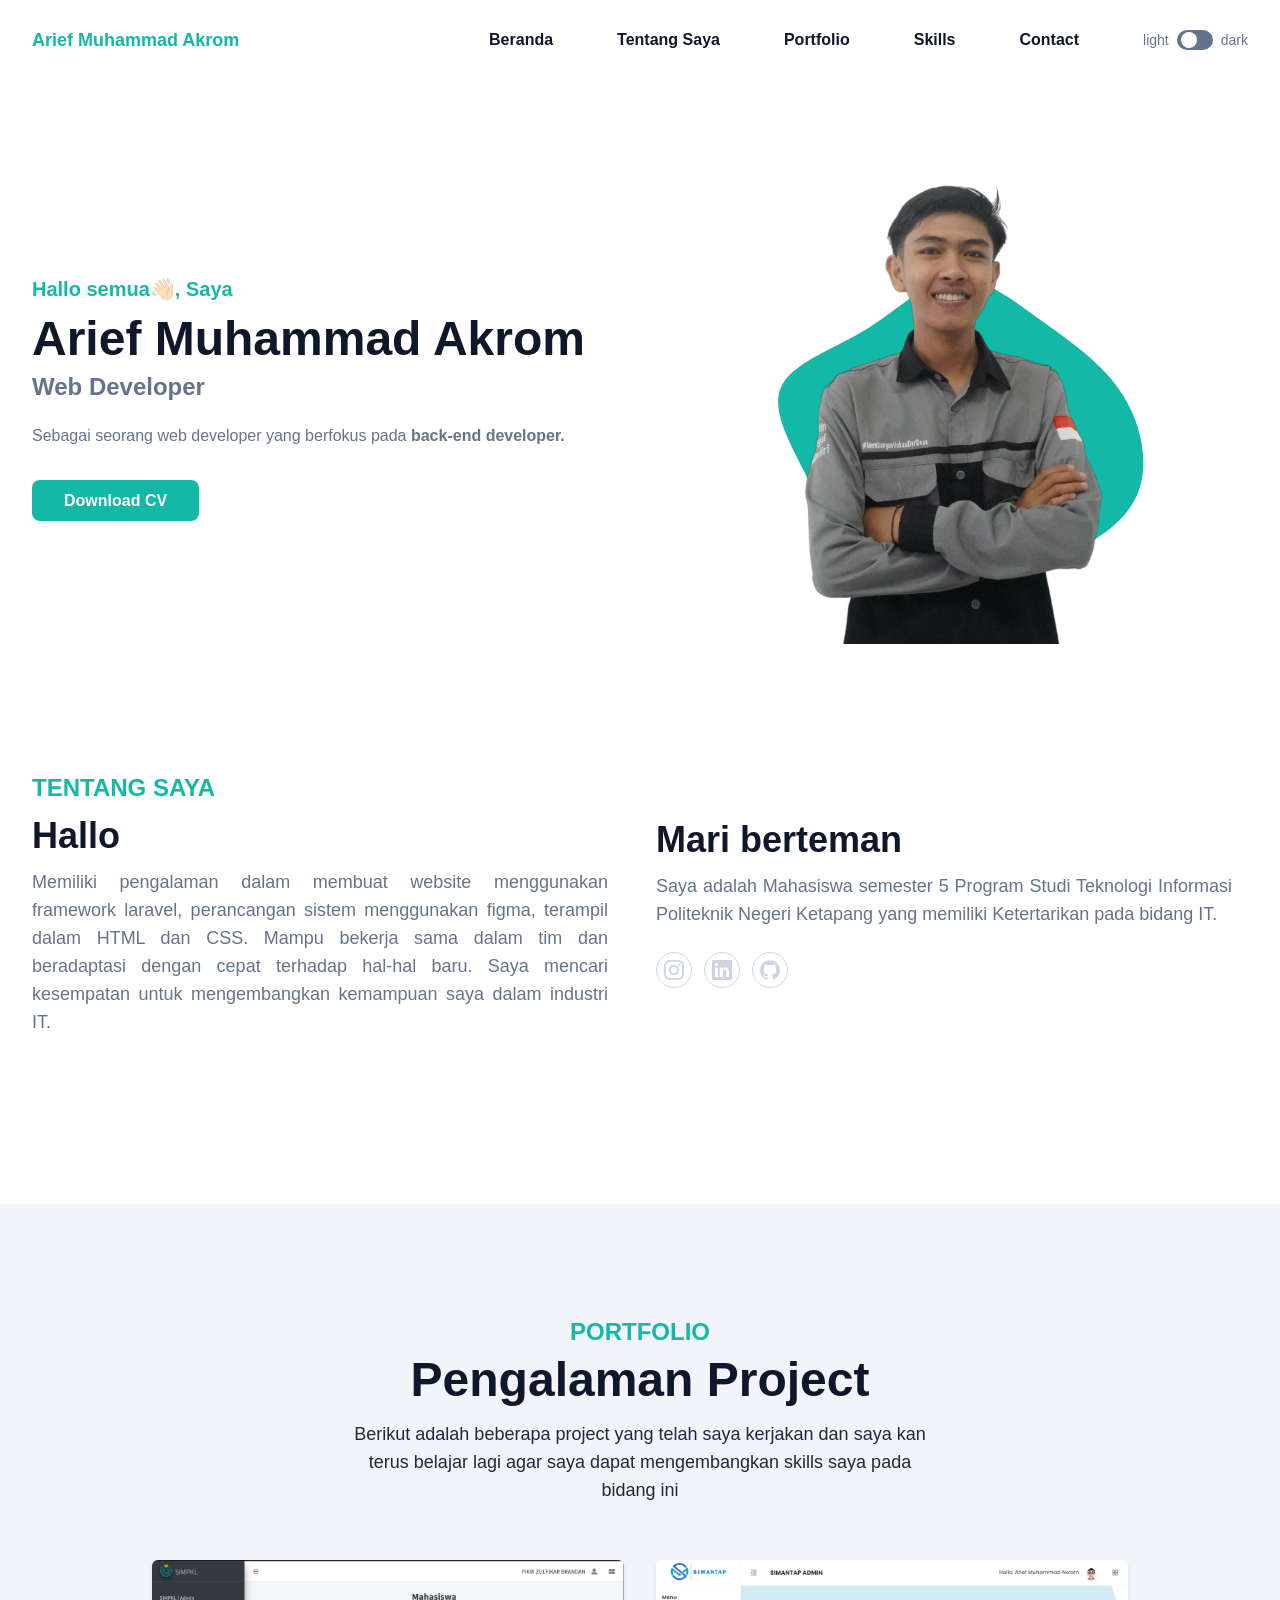
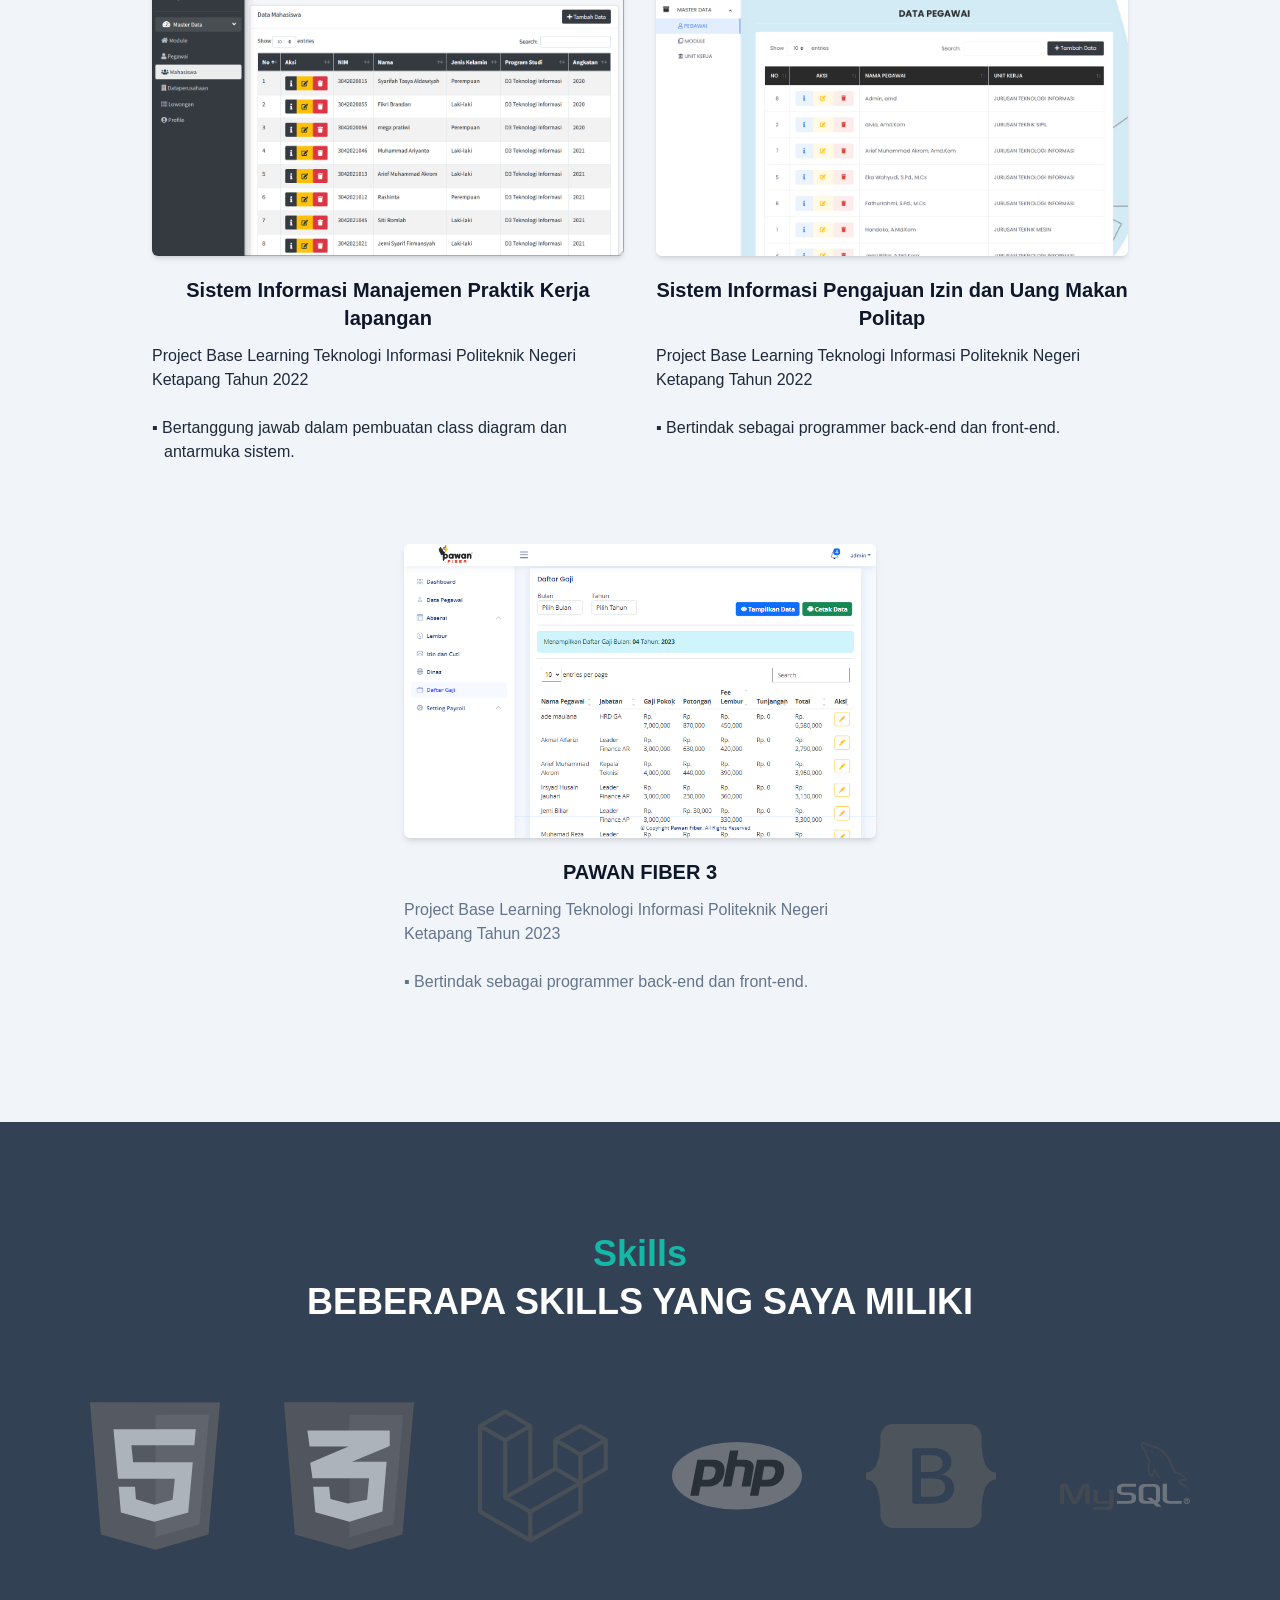
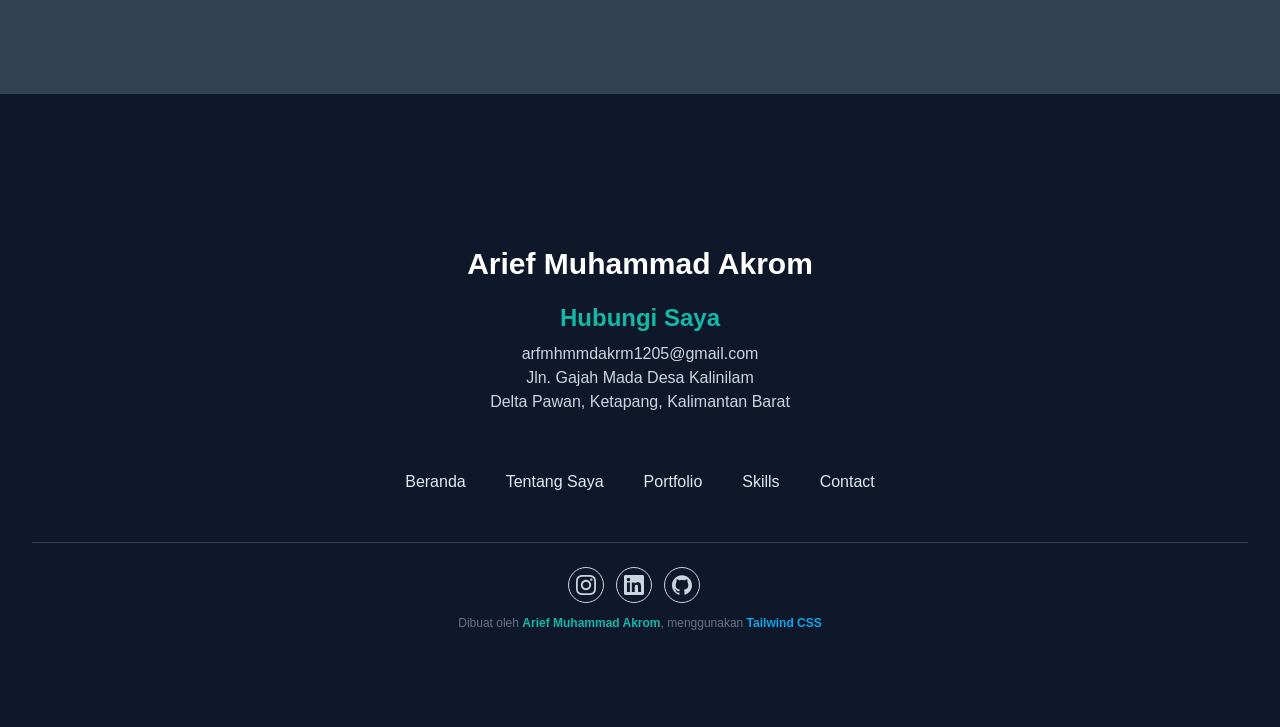
==== commit d00421aa: "Update index.html" ====
--- a/index.html
+++ b/index.html
@@ -1,9 +1,10 @@
 <!DOCTYPE html>
 <html lang="en" class="scroll-smooth">
+
 <head>
     <meta charset="UTF-8">
     <meta name="viewport" content="width=device-width, initial-scale=1.0">
-    <title>Portfolio Tailwind CSS</title>
+    <title>Portfolio - Arief Muhammad Akrom</title>
     <link href="css/output.css" rel="stylesheet" />
     <script>
         if (localStorage.theme === 'dark' || (!('theme' in localStorage) && window.matchMedia('(prefers-color-scheme: dark)').matches)) {
@@ -13,6 +14,7 @@
         }
     </script>
 </head>
+
 <body>
     <!-- Navbar -->
     <header class="bg-transparent absolute top-0 left-0 w-full flex items-center z-10 ">
@@ -28,30 +30,39 @@
                         <span class="hamburger-line transition duration-300 ease-in-out origin-bottom-left"></span>
                     </button>
 
-                    <nav id="nav-menu" class="hidden absolute py-5 bg-white shadow-lg rounded-lg max-w-[250px] w-full right-4 top-full lg:block lg:static lg:bg-transparent lg:max-w-full lg:shadow-none lg:rounded-none dark:bg-dark dark:shadow-slate-500 lg:dark:bg-transparent">
+                    <nav id="nav-menu"
+                        class="hidden absolute py-5 bg-white shadow-lg rounded-lg max-w-[250px] w-full right-4 top-full lg:block lg:static lg:bg-transparent lg:max-w-full lg:shadow-none lg:rounded-none dark:bg-dark dark:shadow-slate-500 lg:dark:bg-transparent">
                         <ul class="block lg:flex">
                             <li class="group">
-                                <a href="#home" class="text-base font-bold text-dark py-2 mx-8 group-hover:text-primary dark:text-white flex">Beranda</a>
-                            </li>
-                            <li class="group">
-                                <a href="#about" class="text-base font-bold text-dark py-2 mx-8 group-hover:text-primary dark:text-white flex">Tentang Saya</a>
-                            </li>
-                            <li class="group">
-                                <a href="#portfolio" class="text-base font-bold text-dark py-2 mx-8 group-hover:text-primary dark:text-white flex">Portfolio</a>
-                            </li>
-                            <li class="group">
-                                <a href="#skills" class="text-base font-bold text-dark py-2 mx-8 group-hover:text-primary dark:text-white flex">Skills</a>
-                            </li>
-                            <li class="group">
-                                <a href="#contact" class="text-base font-bold text-dark py-2 mx-8 group-hover:text-primary dark:text-white flex">Contact</a>
+                                <a href="#home"
+                                    class="text-base font-bold text-dark py-2 mx-8 group-hover:text-primary dark:text-white flex">Beranda</a>
+                            </li>
+                            <li class="group">
+                                <a href="#about"
+                                    class="text-base font-bold text-dark py-2 mx-8 group-hover:text-primary dark:text-white flex">Tentang
+                                    Saya</a>
+                            </li>
+                            <li class="group">
+                                <a href="#portfolio"
+                                    class="text-base font-bold text-dark py-2 mx-8 group-hover:text-primary dark:text-white flex">Portfolio</a>
+                            </li>
+                            <li class="group">
+                                <a href="#skills"
+                                    class="text-base font-bold text-dark py-2 mx-8 group-hover:text-primary dark:text-white flex">Skills</a>
+                            </li>
+                            <li class="group">
+                                <a href="#contact"
+                                    class="text-base font-bold text-dark py-2 mx-8 group-hover:text-primary dark:text-white flex">Contact</a>
                             </li>
                             <li class="mt-3 lg:mt-0 flex items-center pl-8">
                                 <div class="flex">
                                     <span class="mr-2 text-sm text-slate-500 dark:text-slate-100">light</span>
-                                    <input type="checkbox" class="hidden" name="" id="dark-toggle"/>
+                                    <input type="checkbox" class="hidden" name="" id="dark-toggle" />
                                     <label for="dark-toggle">
-                                        <div class="flex h-5 w-9 cursor-pointer items-center rounded-full bg-slate-500 p-1">
-                                            <div class="toggle-circle h-4 w-4 rounded-full bg-white transition duration-300 ease-in-out">
+                                        <div
+                                            class="flex h-5 w-9 cursor-pointer items-center rounded-full bg-slate-500 p-1">
+                                            <div
+                                                class="toggle-circle h-4 w-4 rounded-full bg-white transition duration-300 ease-in-out">
 
                                             </div>
                                         </div>
@@ -72,18 +83,28 @@
         <div class="container">
             <div class="flex flex-wrap">
                 <div class="w-full self-center px-4 lg:w-1/2">
-                    <h1 class="mb-2 text-base font-semibold text text-primary md:text-xl">Hallo semua<span class="animate-[wave_5s_ease-in-out_2]">👋🏻</span>, Saya <span class="block font-bold text-dark text-4xl mt-3 lg:text-5xl dark:text-white"> Arief Muhammad Akrom</span></h1>
-                    <h2 class="font-medium text-slate-500 text-lg mb-5 lg:text-2xl dark:text-slate-200"><span class="dark:text-primary font-bold">Web Developer</span></h2>
-                    <p class="text-medium text-slate-500 mb-10 leading-relaxed dark:text-slate-200">Sebagai seorang web developer yang berfokus pada <span class="dark:text-primary font-bold">back-end developer.</span></p>
-
-                    <a href="img/CV Arief.pdf" target="_blank" class="text-base font-semibold text-white bg-primary py-3 px-8 rounded-lg hover:shadow-lg hover:opacity-80 transition duration-300 ease-in-out">Download CV</a>
+                    <h1 class="mb-2 text-base font-semibold text text-primary md:text-xl">Hallo semua<span
+                            class="animate-[wave_5s_ease-in-out_2]">👋🏻</span>, Saya <span
+                            class="block font-bold text-dark text-4xl mt-3 lg:text-5xl dark:text-white"> Arief Muhammad
+                            Akrom</span></h1>
+                    <h2 class="font-medium text-slate-500 text-lg mb-5 lg:text-2xl dark:text-slate-200"><span
+                            class="dark:text-primary font-bold">Web Developer</span></h2>
+                    <p class="text-medium text-slate-500 mb-10 leading-relaxed dark:text-slate-200">Sebagai seorang web
+                        developer yang berfokus pada <span class="dark:text-primary font-bold">back-end
+                            developer.</span></p>
+
+                    <a href="img/CV Arief.pdf" target="_blank"
+                        class="text-base font-semibold text-white bg-primary py-3 px-8 rounded-lg hover:shadow-lg hover:opacity-80 transition duration-300 ease-in-out">Download
+                        CV</a>
                 </div>
                 <div class="w-full self-end px-4 lg:w-1/2">
                     <div class="relative mt-10 lg:mt-9 lg:right-0">
-                        <img src="img/wkwk.png" alt="akrommm" class="max-w-full mx-auto relative z-10" width="320"/>
+                        <img src="img/wkwk.png" alt="akrommm" class="max-w-full mx-auto relative z-10" width="320" />
                         <span class="absolute -bottom-0 -translate-x-1/2 left-1/2 md:scale-125">
                             <svg width="400" height="400" viewBox="0 0 200 200" xmlns="http://www.w3.org/2000/svg">
-                                <path fill="#14b8a6" d="M35.8,-49.3C48,-40.5,60.6,-32.1,68.4,-19.5C76.3,-6.9,79.5,10,73.2,22.1C67,34.3,51.4,41.7,37.6,49.9C23.8,58,11.9,66.8,-1,68.2C-13.8,69.5,-27.7,63.3,-36.6,53.6C-45.6,43.9,-49.6,30.7,-56.3,16.7C-63,2.7,-72.5,-11.9,-68.7,-22C-65,-32.1,-48.1,-37.5,-34.4,-45.8C-20.8,-54.2,-10.4,-65.4,0.7,-66.4C11.8,-67.4,23.6,-58.1,35.8,-49.3Z" transform="translate(100 100)" />
+                                <path fill="#14b8a6"
+                                    d="M35.8,-49.3C48,-40.5,60.6,-32.1,68.4,-19.5C76.3,-6.9,79.5,10,73.2,22.1C67,34.3,51.4,41.7,37.6,49.9C23.8,58,11.9,66.8,-1,68.2C-13.8,69.5,-27.7,63.3,-36.6,53.6C-45.6,43.9,-49.6,30.7,-56.3,16.7C-63,2.7,-72.5,-11.9,-68.7,-22C-65,-32.1,-48.1,-37.5,-34.4,-45.8C-20.8,-54.2,-10.4,-65.4,0.7,-66.4C11.8,-67.4,23.6,-58.1,35.8,-49.3Z"
+                                    transform="translate(100 100)" />
                             </svg>
                         </span>
                     </div>
@@ -100,29 +121,54 @@
                 <div class="w-full px-4 mb-10 lg:w-1/2 ">
                     <h4 class="font-bold uppercase text-primary text-2xl mb-3">Tentang Saya</h4>
                     <h2 class="font-bold text-dark text-3xl mb-3 max-w-md lg:text-4xl dark:text-white">Hallo</h2>
-                    <p class="text-justify font-medium text-base lg:text-lg text-secondary max-w-xl dark:text-slate-300">
-                        Memiliki pengalaman dalam membuat website menggunakan framework laravel, perancangan sistem menggunakan figma, terampil dalam HTML dan CSS. Mampu bekerja sama dalam tim dan beradaptasi dengan cepat terhadap hal-hal baru. Saya mencari kesempatan untuk mengembangkan kemampuan saya dalam industri IT.
+                    <p
+                        class="text-justify font-medium text-base lg:text-lg text-secondary max-w-xl dark:text-slate-300">
+                        Memiliki pengalaman dalam membuat website menggunakan framework laravel, perancangan sistem
+                        menggunakan figma, terampil dalam HTML dan CSS. Mampu bekerja sama dalam tim dan beradaptasi
+                        dengan cepat terhadap hal-hal baru. Saya mencari kesempatan untuk mengembangkan kemampuan saya
+                        dalam industri IT.
                     </p>
                 </div>
                 <div class="w-full px-4 lg:w-1/2">
-                    <h3 class="font-bold text-dark text-3xl mb-3 lg:text-4xl lg:pt-12 dark:text-white">Mari berteman</h3>
-                    <p class="text-justify font-medium text-base text-secondary mb-6 lg:text-lg dark:text-slate-300 max-w-xl">
-                        Saya adalah Mahasiswa semester 5 Program Studi Teknologi Informasi Politeknik Negeri Ketapang yang memiliki Ketertarikan pada bidang IT.
+                    <h3 class="font-bold text-dark text-3xl mb-3 lg:text-4xl lg:pt-12 dark:text-white">Mari berteman
+                    </h3>
+                    <p
+                        class="text-justify font-medium text-base text-secondary mb-6 lg:text-lg dark:text-slate-300 max-w-xl">
+                        Saya adalah Mahasiswa semester 5 Program Studi Teknologi Informasi Politeknik Negeri Ketapang
+                        yang memiliki Ketertarikan pada bidang IT.
                     </p>
                     <div class="flex items-center">
                         <!-- Instagram -->
-                        <a href="https://www.instagram.com/arfmhmmdakrm_/?hl=id" target=" blank" class="w-9 h-9 mr-3 rounded-full flex justify-center items-center border border-slate-300 hover:border-primary hover:bg-primary hover:text-white text-slate-300">
-                            <svg role="img" class="fill-current" width="20" viewBox="0 0 24 24" xmlns="http://www.w3.org/2000/svg"><title>Instagram</title><path d="M12 0C8.74 0 8.333.015 7.053.072 5.775.132 4.905.333 4.14.63c-.789.306-1.459.717-2.126 1.384S.935 3.35.63 4.14C.333 4.905.131 5.775.072 7.053.012 8.333 0 8.74 0 12s.015 3.667.072 4.947c.06 1.277.261 2.148.558 2.913.306.788.717 1.459 1.384 2.126.667.666 1.336 1.079 2.126 1.384.766.296 1.636.499 2.913.558C8.333 23.988 8.74 24 12 24s3.667-.015 4.947-.072c1.277-.06 2.148-.262 2.913-.558.788-.306 1.459-.718 2.126-1.384.666-.667 1.079-1.335 1.384-2.126.296-.765.499-1.636.558-2.913.06-1.28.072-1.687.072-4.947s-.015-3.667-.072-4.947c-.06-1.277-.262-2.149-.558-2.913-.306-.789-.718-1.459-1.384-2.126C21.319 1.347 20.651.935 19.86.63c-.765-.297-1.636-.499-2.913-.558C15.667.012 15.26 0 12 0zm0 2.16c3.203 0 3.585.016 4.85.071 1.17.055 1.805.249 2.227.415.562.217.96.477 1.382.896.419.42.679.819.896 1.381.164.422.36 1.057.413 2.227.057 1.266.07 1.646.07 4.85s-.015 3.585-.074 4.85c-.061 1.17-.256 1.805-.421 2.227-.224.562-.479.96-.899 1.382-.419.419-.824.679-1.38.896-.42.164-1.065.36-2.235.413-1.274.057-1.649.07-4.859.07-3.211 0-3.586-.015-4.859-.074-1.171-.061-1.816-.256-2.236-.421-.569-.224-.96-.479-1.379-.899-.421-.419-.69-.824-.9-1.38-.165-.42-.359-1.065-.42-2.235-.045-1.26-.061-1.649-.061-4.844 0-3.196.016-3.586.061-4.861.061-1.17.255-1.814.42-2.234.21-.57.479-.96.9-1.381.419-.419.81-.689 1.379-.898.42-.166 1.051-.361 2.221-.421 1.275-.045 1.65-.06 4.859-.06l.045.03zm0 3.678c-3.405 0-6.162 2.76-6.162 6.162 0 3.405 2.76 6.162 6.162 6.162 3.405 0 6.162-2.76 6.162-6.162 0-3.405-2.76-6.162-6.162-6.162zM12 16c-2.21 0-4-1.79-4-4s1.79-4 4-4 4 1.79 4 4-1.79 4-4 4zm7.846-10.405c0 .795-.646 1.44-1.44 1.44-.795 0-1.44-.646-1.44-1.44 0-.794.646-1.439 1.44-1.439.793-.001 1.44.645 1.44 1.439z"/></svg>
+                        <a href="https://www.instagram.com/arfmhmmdakrm_/?hl=id" target=" blank"
+                            class="w-9 h-9 mr-3 rounded-full flex justify-center items-center border border-slate-300 hover:border-primary hover:bg-primary hover:text-white text-slate-300">
+                            <svg role="img" class="fill-current" width="20" viewBox="0 0 24 24"
+                                xmlns="http://www.w3.org/2000/svg">
+                                <title>Instagram</title>
+                                <path
+                                    d="M12 0C8.74 0 8.333.015 7.053.072 5.775.132 4.905.333 4.14.63c-.789.306-1.459.717-2.126 1.384S.935 3.35.63 4.14C.333 4.905.131 5.775.072 7.053.012 8.333 0 8.74 0 12s.015 3.667.072 4.947c.06 1.277.261 2.148.558 2.913.306.788.717 1.459 1.384 2.126.667.666 1.336 1.079 2.126 1.384.766.296 1.636.499 2.913.558C8.333 23.988 8.74 24 12 24s3.667-.015 4.947-.072c1.277-.06 2.148-.262 2.913-.558.788-.306 1.459-.718 2.126-1.384.666-.667 1.079-1.335 1.384-2.126.296-.765.499-1.636.558-2.913.06-1.28.072-1.687.072-4.947s-.015-3.667-.072-4.947c-.06-1.277-.262-2.149-.558-2.913-.306-.789-.718-1.459-1.384-2.126C21.319 1.347 20.651.935 19.86.63c-.765-.297-1.636-.499-2.913-.558C15.667.012 15.26 0 12 0zm0 2.16c3.203 0 3.585.016 4.85.071 1.17.055 1.805.249 2.227.415.562.217.96.477 1.382.896.419.42.679.819.896 1.381.164.422.36 1.057.413 2.227.057 1.266.07 1.646.07 4.85s-.015 3.585-.074 4.85c-.061 1.17-.256 1.805-.421 2.227-.224.562-.479.96-.899 1.382-.419.419-.824.679-1.38.896-.42.164-1.065.36-2.235.413-1.274.057-1.649.07-4.859.07-3.211 0-3.586-.015-4.859-.074-1.171-.061-1.816-.256-2.236-.421-.569-.224-.96-.479-1.379-.899-.421-.419-.69-.824-.9-1.38-.165-.42-.359-1.065-.42-2.235-.045-1.26-.061-1.649-.061-4.844 0-3.196.016-3.586.061-4.861.061-1.17.255-1.814.42-2.234.21-.57.479-.96.9-1.381.419-.419.81-.689 1.379-.898.42-.166 1.051-.361 2.221-.421 1.275-.045 1.65-.06 4.859-.06l.045.03zm0 3.678c-3.405 0-6.162 2.76-6.162 6.162 0 3.405 2.76 6.162 6.162 6.162 3.405 0 6.162-2.76 6.162-6.162 0-3.405-2.76-6.162-6.162-6.162zM12 16c-2.21 0-4-1.79-4-4s1.79-4 4-4 4 1.79 4 4-1.79 4-4 4zm7.846-10.405c0 .795-.646 1.44-1.44 1.44-.795 0-1.44-.646-1.44-1.44 0-.794.646-1.439 1.44-1.439.793-.001 1.44.645 1.44 1.439z" />
+                            </svg>
                         </a>
 
                         <!-- Linkedin -->
-                        <a href="https://www.linkedin.com/in/arief-muhammad-akrom-45484227a/" target=" blank" class="w-9 h-9 mr-3 rounded-full flex justify-center items-center border border-slate-300 hover:border-primary hover:bg-primary hover:text-white text-slate-300">
-                            <svg role="img" class="fill-current" width="20" viewBox="0 0 24 24" xmlns="http://www.w3.org/2000/svg"><title>LinkedIn</title><path d="M20.447 20.452h-3.554v-5.569c0-1.328-.027-3.037-1.852-3.037-1.853 0-2.136 1.445-2.136 2.939v5.667H9.351V9h3.414v1.561h.046c.477-.9 1.637-1.85 3.37-1.85 3.601 0 4.267 2.37 4.267 5.455v6.286zM5.337 7.433c-1.144 0-2.063-.926-2.063-2.065 0-1.138.92-2.063 2.063-2.063 1.14 0 2.064.925 2.064 2.063 0 1.139-.925 2.065-2.064 2.065zm1.782 13.019H3.555V9h3.564v11.452zM22.225 0H1.771C.792 0 0 .774 0 1.729v20.542C0 23.227.792 24 1.771 24h20.451C23.2 24 24 23.227 24 22.271V1.729C24 .774 23.2 0 22.222 0h.003z"/></svg>
+                        <a href="https://www.linkedin.com/in/arief-muhammad-akrom-45484227a/" target=" blank"
+                            class="w-9 h-9 mr-3 rounded-full flex justify-center items-center border border-slate-300 hover:border-primary hover:bg-primary hover:text-white text-slate-300">
+                            <svg role="img" class="fill-current" width="20" viewBox="0 0 24 24"
+                                xmlns="http://www.w3.org/2000/svg">
+                                <title>LinkedIn</title>
+                                <path
+                                    d="M20.447 20.452h-3.554v-5.569c0-1.328-.027-3.037-1.852-3.037-1.853 0-2.136 1.445-2.136 2.939v5.667H9.351V9h3.414v1.561h.046c.477-.9 1.637-1.85 3.37-1.85 3.601 0 4.267 2.37 4.267 5.455v6.286zM5.337 7.433c-1.144 0-2.063-.926-2.063-2.065 0-1.138.92-2.063 2.063-2.063 1.14 0 2.064.925 2.064 2.063 0 1.139-.925 2.065-2.064 2.065zm1.782 13.019H3.555V9h3.564v11.452zM22.225 0H1.771C.792 0 0 .774 0 1.729v20.542C0 23.227.792 24 1.771 24h20.451C23.2 24 24 23.227 24 22.271V1.729C24 .774 23.2 0 22.222 0h.003z" />
+                            </svg>
                         </a>
 
                         <!-- Github -->
-                        <a href="https://github.com/akrommm" target=" blank" class="w-9 h-9 mr-3 rounded-full flex justify-center items-center border border-slate-300 hover:border-primary hover:bg-primary hover:text-white text-slate-300">
-                            <svg role="img" class="fill-current" width="20" viewBox="0 0 24 24" xmlns="http://www.w3.org/2000/svg"><title>GitHub</title><path d="M12 .297c-6.63 0-12 5.373-12 12 0 5.303 3.438 9.8 8.205 11.385.6.113.82-.258.82-.577 0-.285-.01-1.04-.015-2.04-3.338.724-4.042-1.61-4.042-1.61C4.422 18.07 3.633 17.7 3.633 17.7c-1.087-.744.084-.729.084-.729 1.205.084 1.838 1.236 1.838 1.236 1.07 1.835 2.809 1.305 3.495.998.108-.776.417-1.305.76-1.605-2.665-.3-5.466-1.332-5.466-5.93 0-1.31.465-2.38 1.235-3.22-.135-.303-.54-1.523.105-3.176 0 0 1.005-.322 3.3 1.23.96-.267 1.98-.399 3-.405 1.02.006 2.04.138 3 .405 2.28-1.552 3.285-1.23 3.285-1.23.645 1.653.24 2.873.12 3.176.765.84 1.23 1.91 1.23 3.22 0 4.61-2.805 5.625-5.475 5.92.42.36.81 1.096.81 2.22 0 1.606-.015 2.896-.015 3.286 0 .315.21.69.825.57C20.565 22.092 24 17.592 24 12.297c0-6.627-5.373-12-12-12"/></svg>
+                        <a href="https://github.com/akrommm" target=" blank"
+                            class="w-9 h-9 mr-3 rounded-full flex justify-center items-center border border-slate-300 hover:border-primary hover:bg-primary hover:text-white text-slate-300">
+                            <svg role="img" class="fill-current" width="20" viewBox="0 0 24 24"
+                                xmlns="http://www.w3.org/2000/svg">
+                                <title>GitHub</title>
+                                <path
+                                    d="M12 .297c-6.63 0-12 5.373-12 12 0 5.303 3.438 9.8 8.205 11.385.6.113.82-.258.82-.577 0-.285-.01-1.04-.015-2.04-3.338.724-4.042-1.61-4.042-1.61C4.422 18.07 3.633 17.7 3.633 17.7c-1.087-.744.084-.729.084-.729 1.205.084 1.838 1.236 1.838 1.236 1.07 1.835 2.809 1.305 3.495.998.108-.776.417-1.305.76-1.605-2.665-.3-5.466-1.332-5.466-5.93 0-1.31.465-2.38 1.235-3.22-.135-.303-.54-1.523.105-3.176 0 0 1.005-.322 3.3 1.23.96-.267 1.98-.399 3-.405 1.02.006 2.04.138 3 .405 2.28-1.552 3.285-1.23 3.285-1.23.645 1.653.24 2.873.12 3.176.765.84 1.23 1.91 1.23 3.22 0 4.61-2.805 5.625-5.475 5.92.42.36.81 1.096.81 2.22 0 1.606-.015 2.896-.015 3.286 0 .315.21.69.825.57C20.565 22.092 24 17.592 24 12.297c0-6.627-5.373-12-12-12" />
+                            </svg>
                         </a>
                     </div>
                 </div>
@@ -137,46 +183,52 @@
             <div class="w-full px-4">
                 <div class="max-w-xl mx-auto text-center mb-10">
                     <h4 class="font-semibold text-2xl uppercase text-primary mb-2">Portfolio</h4>
-                    <h2 class="font-bold text-dark text-3xl mb-4 sm:text-4xl md:text-5xl  dark:text-white">Pengalaman Project</h2>
-                    <p class="font-medium text-md text-slate-800 md:text-lg dark:text-slate-300">Berikut adalah beberapa project yang telah saya kerjakan dan saya kan terus belajar lagi agar saya dapat mengembangkan skills saya pada bidang ini</p>
+                    <h2 class="font-bold text-dark text-3xl mb-4 sm:text-4xl md:text-5xl  dark:text-white">Pengalaman
+                        Project</h2>
+                    <p class="font-medium text-md text-slate-800 md:text-lg dark:text-slate-300">Berikut adalah beberapa
+                        project yang telah saya kerjakan dan saya kan terus belajar lagi agar saya dapat mengembangkan
+                        skills saya pada bidang ini</p>
                 </div>
             </div>
             <div class="w-full px-4 flex flex-wrap justify-center xl:w-10/12 xl:mx-auto">
                 <div class="mb-12 p-4 md:w-1/2">
                     <div class="rounded-md shadow-md overflow-hidden">
-                        <img src="img/simpkl.png" alt="simpkl" width="w-full"/>
-                    </div>
-                        <h3 class="font-semibold text-dark text-xl mt-5 mb-3 text-center dark:text-white">Sistem Informasi Manajemen Praktik Kerja lapangan</h3>
-                        <p class="font-medium text-base text-slate-800 dark:text-slate-200">
-                            Project Base Learning Teknologi Informasi Politeknik Negeri Ketapang Tahun 2022
-                            <br>
-                            <br>
-                            ▪ Bertanggung jawab dalam pembuatan class diagram dan <span class="ml-3">antarmuka sistem.</span>
-                        </p>
+                        <img src="img/simpkl.png" alt="simpkl" width="w-full" />
+                    </div>
+                    <h3 class="font-semibold text-dark text-xl mt-5 mb-3 text-center dark:text-white">Sistem Informasi
+                        Manajemen Praktik Kerja lapangan</h3>
+                    <p class="font-medium text-base text-slate-800 dark:text-slate-200">
+                        Project Base Learning Teknologi Informasi Politeknik Negeri Ketapang Tahun 2022
+                        <br>
+                        <br>
+                        ▪ Bertanggung jawab dalam pembuatan class diagram dan <span class="ml-3">antarmuka
+                            sistem.</span>
+                    </p>
                 </div>
                 <div class="mb-12 p-4 md:w-1/2">
                     <div class="rounded-md shadow-md overflow-hidden">
-                        <img src="img/simantap.png" alt="simantap" width="w-full"/>
-                    </div>
-                        <h3 class="font-semibold text-dark text-xl mt-5 mb-3 text-center dark:text-white">Sistem Informasi Pengajuan Izin dan Uang Makan Politap</h3>
-                        <p class="font-medium text-base text-slate-800 dark:text-slate-200">
-                            Project Base Learning Teknologi Informasi Politeknik Negeri Ketapang Tahun 2022
-                            <br>
-                            <br>
-                            ▪ Bertindak sebagai programmer back-end dan front-end.
-                        </p>
+                        <img src="img/simantap.png" alt="simantap" width="w-full" />
+                    </div>
+                    <h3 class="font-semibold text-dark text-xl mt-5 mb-3 text-center dark:text-white">Sistem Informasi
+                        Pengajuan Izin dan Uang Makan Politap</h3>
+                    <p class="font-medium text-base text-slate-800 dark:text-slate-200">
+                        Project Base Learning Teknologi Informasi Politeknik Negeri Ketapang Tahun 2022
+                        <br>
+                        <br>
+                        ▪ Bertindak sebagai programmer back-end dan front-end.
+                    </p>
                 </div>
                 <div class="mb-12 p-4 md:w-1/2">
                     <div class="rounded-md shadow-md overflow-hidden">
-                        <img src="img/pawan.png" alt="pawan" width="w-full"/>
-                    </div>
-                        <h3 class="font-semibold text-dark text-xl mt-5 mb-3 text-center dark:text-white">PAWAN FIBER 3</h3>
-                        <p class="font-medium text-base text-secondary dark:text-slate-200">
-                            Project Base Learning Teknologi Informasi Politeknik Negeri Ketapang Tahun 2023
-                            <br>
-                            <br>
-                            ▪ Bertindak sebagai programmer back-end dan front-end.
-                        </p>
+                        <img src="img/pawan.png" alt="pawan" width="w-full" />
+                    </div>
+                    <h3 class="font-semibold text-dark text-xl mt-5 mb-3 text-center dark:text-white">PAWAN FIBER 3</h3>
+                    <p class="font-medium text-base text-secondary dark:text-slate-200">
+                        Project Base Learning Teknologi Informasi Politeknik Negeri Ketapang Tahun 2023
+                        <br>
+                        <br>
+                        ▪ Bertindak sebagai programmer back-end dan front-end.
+                    </p>
                 </div>
             </div>
         </div>
@@ -184,36 +236,40 @@
     <!-- Portfolio end -->
 
     <!-- Skills -->
-    <section id="skills" class="pt-28 pb-32 bg-slate-700 dark:bg-dark">
+    <section id="skills" class="pt-28 pb-32 bg-slate-700 dark:bg-slate-700">
         <div class="container">
             <div class="w-full px-4">
                 <div class="mx-auto text-center mb-16">
                     <h4 class="font-semibold text-4xl text-primary mb-2">Skills</h4>
-                    <h2 class="font-bold text-white text-3xl mb-4 sm:text-4xl md:text-4xl">BEBERAPA SKILLS YANG SAYA MILIKI</h2>
+                    <h2 class="font-bold text-white text-3xl mb-4 sm:text-4xl md:text-4xl">BEBERAPA SKILLS YANG SAYA
+                        MILIKI</h2>
                 </div>
             </div>
             <div class="w-full px-4">
                 <div class="flex flex-wrap items-center justify-center">
-                    <a href="https://www.w3schools.com/html/" target="_blank" class="max-w-[90px] xl:max-w-[130px] mx-4 py-4 grayscale opacity-60 transition duration-500 hover:grayscale-0 hover:opacity-100 lg:mx-6 xl:mx-8">
-                        <img src="img/skill/html-1.svg" alt="html"/>
-                    </a>
-                    <a href="https://www.w3schools.com/css/" target="_blank" class="max-w-[90px] xl:max-w-[130px] mx-4 py-4 grayscale opacity-60 transition duration-500 hover:grayscale-0 hover:opacity-100 lg:mx-6 xl:mx-8">
-                        <img src="img/skill/css-3.svg" alt="css"/>
-                    </a>
-                    <a href="https://laravel.com/" target="_blank" class="max-w-[90px] xl:max-w-[130px] mx-4 py-4 grayscale opacity-60 transition duration-500 hover:grayscale-0 hover:opacity-100 lg:mx-6 xl:mx-8">
-                        <img src="img/skill/laravel-2.svg" alt="laravel"/>
-                    </a>
-                    <a href="https://tailwindcss.com/" target="_blank" class="max-w-[90px] xl:max-w-[130px] mx-4 py-4 grayscale opacity-60 transition duration-500 hover:grayscale-0 hover:opacity-100 lg:mx-6 xl:mx-8">
-                        <img src="img/skill/tailwind-css-2.svg" alt="tailwind"/>
-                    </a>
-                    <a href="https://www.php.net/" target="_blank" class="max-w-[90px] xl:max-w-[130px] mx-4 py-4 grayscale opacity-60 transition duration-500 hover:grayscale-0 hover:opacity-100 lg:mx-6 xl:mx-8">
-                        <img src="img/skill/php-1.svg" alt="php"/>
-                    </a>
-                    <a href="https://getbootstrap.com/" target="_blank" class="max-w-[90px] xl:max-w-[130px] mx-4 py-4 grayscale opacity-60 transition duration-500 hover:grayscale-0 hover:opacity-100 lg:mx-6 xl:mx-8">
-                        <img src="img/skill/bootstrap-5-1.svg" alt="bootstrap"/>
-                    </a>
-                    <a href="https://www.mysql.com/" target="_blank" class="max-w-[90px] xl:max-w-[130px] mx-4 py-4 grayscale opacity-60 transition duration-500 hover:grayscale-0 hover:opacity-100 lg:mx-6 xl:mx-8">
-                        <img src="img/skill/mysql-official.svg" alt="mysql"/>
+                    <a href="https://www.w3schools.com/html/" target="_blank"
+                        class="max-w-[90px] xl:max-w-[130px] mx-4 py-4 grayscale opacity-60 transition duration-500 hover:grayscale-0 hover:opacity-100 lg:mx-6 xl:mx-8">
+                        <img src="img/skill/html-1.svg" alt="html" />
+                    </a>
+                    <a href="https://www.w3schools.com/css/" target="_blank"
+                        class="max-w-[90px] xl:max-w-[130px] mx-4 py-4 grayscale opacity-60 transition duration-500 hover:grayscale-0 hover:opacity-100 lg:mx-6 xl:mx-8">
+                        <img src="img/skill/css-3.svg" alt="css" />
+                    </a>
+                    <a href="https://laravel.com/" target="_blank"
+                        class="max-w-[90px] xl:max-w-[130px] mx-4 py-4 grayscale opacity-60 transition duration-500 hover:grayscale-0 hover:opacity-100 lg:mx-6 xl:mx-8">
+                        <img src="img/skill/laravel-2.svg" alt="laravel" />
+                    </a>
+                    <a href="https://www.php.net/" target="_blank"
+                        class="max-w-[90px] xl:max-w-[130px] mx-4 py-4 grayscale opacity-60 transition duration-500 hover:grayscale-0 hover:opacity-100 lg:mx-6 xl:mx-8">
+                        <img src="img/skill/php-1.svg" alt="php" />
+                    </a>
+                    <a href="https://getbootstrap.com/" target="_blank"
+                        class="max-w-[90px] xl:max-w-[130px] mx-4 py-4 grayscale opacity-60 transition duration-500 hover:grayscale-0 hover:opacity-100 lg:mx-6 xl:mx-8">
+                        <img src="img/skill/bootstrap-5-1.svg" alt="bootstrap" />
+                    </a>
+                    <a href="https://www.mysql.com/" target="_blank"
+                        class="max-w-[90px] xl:max-w-[130px] mx-4 py-4 grayscale opacity-60 transition duration-500 hover:grayscale-0 hover:opacity-100 lg:mx-6 xl:mx-8">
+                        <img src="img/skill/mysql-official.svg" alt="mysql" />
                     </a>
                 </div>
             </div>
@@ -221,40 +277,8 @@
     </section>
     <!-- Skills End -->
 
-    <!-- Contact  -->
-    <section id="contact" class="pt-28 pb-32 dark:bg-slate-800">
-        <div class="container">
-            <div class="w-full px-4">
-                <div class="mx-auto text-center mb-16">
-                    <h4 class="font-semibold text-4xl text-primary mb-2">Contact</h4>
-                    <h2 class="font-bold text-dark text-3xl mb-4 sm:text-4xl md:text-5xl  dark:text-white">Hubungi Saya</h2>
-                </div>
-            </div>
-            <form action="">
-                <div class="w-full lg:w-2/3 lg:mx-auto">
-                    <div class="w-full px-4 mb-8">
-                        <label for="name" class="text-base text-primary font-bold">Nama</label>
-                        <input type="text" id="name" class="w-full bg-slate-200 text-dark p-3 rounded-md focus:outline-none focus:ring-primary focus:ring-1 focus:border-primary" />
-                    </div>
-                    <div class="w-full px-4 mb-8">
-                        <label for="email" class="text-base text-primary font-bold">Email</label>
-                        <input type="text" id="email" class="w-full bg-slate-200 text-dark p-3 rounded-md focus:outline-none focus:ring-primary focus:ring-1 focus:border-primary" />
-                    </div>
-                    <div class="w-full px-4 mb-8">
-                        <label for="pesan" class="text-base text-primary font-bold">Pesan</label>
-                        <textarea type="text" id="pesan" class="w-full bg-slate-200 text-dark p-3 rounded-md focus:outline-none focus:ring-primary focus:ring-1 focus:border-primary h-32"></textarea>
-                    </div>
-                    <div class="w-full px-4">
-                        <button class="text-base font-semibold text-white bg-primary py-3 px-8 rounded-full w-full hover:opacity-80 hover:shadow-lg transition duration-500">Kirim</button>
-                    </div>
-                </div>
-            </form>
-        </div>
-    </section>
-    <!-- Contact End -->
-
     <!-- Footer -->
-    <footer class="bg-dark pt-28 pb-12">
+    <footer class= "bg-dark dark:bg-slate-700 pt-28 pb-12">
         <div class="container max-w-screen-xl px-4 py-12 mx-auto space-y-8 overflow-hidden sm:px-6 lg:px-8">
             <div class="px-8 flex flex-wrap justify-center -mx-5 -my-2">
                 <div class="w-full justify-center text-center px-4 mb-8 text-slate-300 font-medium">
@@ -296,32 +320,77 @@
             </div>
             <div class="w-full pt-6 border-t border-slate-700">
                 <div class="flex items-center justify-center mb-3">
-                    <a href="https://www.instagram.com/arfmhmmdakrm_/?hl=id" target=" blank" class="w-9 h-9 mr-3 rounded-full flex justify-center items-center border border-slate-300 hover:border-primary hover:bg-primary hover:text-white text-slate-300">
-                        <svg role="img" class="fill-current" width="20" viewBox="0 0 24 24" xmlns="http://www.w3.org/2000/svg"><title>Instagram</title><path d="M12 0C8.74 0 8.333.015 7.053.072 5.775.132 4.905.333 4.14.63c-.789.306-1.459.717-2.126 1.384S.935 3.35.63 4.14C.333 4.905.131 5.775.072 7.053.012 8.333 0 8.74 0 12s.015 3.667.072 4.947c.06 1.277.261 2.148.558 2.913.306.788.717 1.459 1.384 2.126.667.666 1.336 1.079 2.126 1.384.766.296 1.636.499 2.913.558C8.333 23.988 8.74 24 12 24s3.667-.015 4.947-.072c1.277-.06 2.148-.262 2.913-.558.788-.306 1.459-.718 2.126-1.384.666-.667 1.079-1.335 1.384-2.126.296-.765.499-1.636.558-2.913.06-1.28.072-1.687.072-4.947s-.015-3.667-.072-4.947c-.06-1.277-.262-2.149-.558-2.913-.306-.789-.718-1.459-1.384-2.126C21.319 1.347 20.651.935 19.86.63c-.765-.297-1.636-.499-2.913-.558C15.667.012 15.26 0 12 0zm0 2.16c3.203 0 3.585.016 4.85.071 1.17.055 1.805.249 2.227.415.562.217.96.477 1.382.896.419.42.679.819.896 1.381.164.422.36 1.057.413 2.227.057 1.266.07 1.646.07 4.85s-.015 3.585-.074 4.85c-.061 1.17-.256 1.805-.421 2.227-.224.562-.479.96-.899 1.382-.419.419-.824.679-1.38.896-.42.164-1.065.36-2.235.413-1.274.057-1.649.07-4.859.07-3.211 0-3.586-.015-4.859-.074-1.171-.061-1.816-.256-2.236-.421-.569-.224-.96-.479-1.379-.899-.421-.419-.69-.824-.9-1.38-.165-.42-.359-1.065-.42-2.235-.045-1.26-.061-1.649-.061-4.844 0-3.196.016-3.586.061-4.861.061-1.17.255-1.814.42-2.234.21-.57.479-.96.9-1.381.419-.419.81-.689 1.379-.898.42-.166 1.051-.361 2.221-.421 1.275-.045 1.65-.06 4.859-.06l.045.03zm0 3.678c-3.405 0-6.162 2.76-6.162 6.162 0 3.405 2.76 6.162 6.162 6.162 3.405 0 6.162-2.76 6.162-6.162 0-3.405-2.76-6.162-6.162-6.162zM12 16c-2.21 0-4-1.79-4-4s1.79-4 4-4 4 1.79 4 4-1.79 4-4 4zm7.846-10.405c0 .795-.646 1.44-1.44 1.44-.795 0-1.44-.646-1.44-1.44 0-.794.646-1.439 1.44-1.439.793-.001 1.44.645 1.44 1.439z"/></svg>
+                    <a href="https://www.instagram.com/arfmhmmdakrm_/?hl=id" target=" blank"
+                        class="w-9 h-9 mr-3 rounded-full flex justify-center items-center border border-slate-300 hover:border-primary hover:bg-primary hover:text-white text-slate-300">
+                        <svg role="img" class="fill-current" width="20" viewBox="0 0 24 24"
+                            xmlns="http://www.w3.org/2000/svg">
+                            <title>Instagram</title>
+                            <path
+                                d="M12 0C8.74 0 8.333.015 7.053.072 5.775.132 4.905.333 4.14.63c-.789.306-1.459.717-2.126 1.384S.935 3.35.63 4.14C.333 4.905.131 5.775.072 7.053.012 8.333 0 8.74 0 12s.015 3.667.072 4.947c.06 1.277.261 2.148.558 2.913.306.788.717 1.459 1.384 2.126.667.666 1.336 1.079 2.126 1.384.766.296 1.636.499 2.913.558C8.333 23.988 8.74 24 12 24s3.667-.015 4.947-.072c1.277-.06 2.148-.262 2.913-.558.788-.306 1.459-.718 2.126-1.384.666-.667 1.079-1.335 1.384-2.126.296-.765.499-1.636.558-2.913.06-1.28.072-1.687.072-4.947s-.015-3.667-.072-4.947c-.06-1.277-.262-2.149-.558-2.913-.306-.789-.718-1.459-1.384-2.126C21.319 1.347 20.651.935 19.86.63c-.765-.297-1.636-.499-2.913-.558C15.667.012 15.26 0 12 0zm0 2.16c3.203 0 3.585.016 4.85.071 1.17.055 1.805.249 2.227.415.562.217.96.477 1.382.896.419.42.679.819.896 1.381.164.422.36 1.057.413 2.227.057 1.266.07 1.646.07 4.85s-.015 3.585-.074 4.85c-.061 1.17-.256 1.805-.421 2.227-.224.562-.479.96-.899 1.382-.419.419-.824.679-1.38.896-.42.164-1.065.36-2.235.413-1.274.057-1.649.07-4.859.07-3.211 0-3.586-.015-4.859-.074-1.171-.061-1.816-.256-2.236-.421-.569-.224-.96-.479-1.379-.899-.421-.419-.69-.824-.9-1.38-.165-.42-.359-1.065-.42-2.235-.045-1.26-.061-1.649-.061-4.844 0-3.196.016-3.586.061-4.861.061-1.17.255-1.814.42-2.234.21-.57.479-.96.9-1.381.419-.419.81-.689 1.379-.898.42-.166 1.051-.361 2.221-.421 1.275-.045 1.65-.06 4.859-.06l.045.03zm0 3.678c-3.405 0-6.162 2.76-6.162 6.162 0 3.405 2.76 6.162 6.162 6.162 3.405 0 6.162-2.76 6.162-6.162 0-3.405-2.76-6.162-6.162-6.162zM12 16c-2.21 0-4-1.79-4-4s1.79-4 4-4 4 1.79 4 4-1.79 4-4 4zm7.846-10.405c0 .795-.646 1.44-1.44 1.44-.795 0-1.44-.646-1.44-1.44 0-.794.646-1.439 1.44-1.439.793-.001 1.44.645 1.44 1.439z" />
+                        </svg>
                     </a>
 
                     <!-- Linkedin -->
-                    <a href="https://www.linkedin.com/in/arief-muhammad-akrom-45484227a/" target=" blank" class="w-9 h-9 mr-3 rounded-full flex justify-center items-center border border-slate-300 hover:border-primary hover:bg-primary hover:text-white text-slate-300">
-                        <svg role="img" class="fill-current" width="20" viewBox="0 0 24 24" xmlns="http://www.w3.org/2000/svg"><title>LinkedIn</title><path d="M20.447 20.452h-3.554v-5.569c0-1.328-.027-3.037-1.852-3.037-1.853 0-2.136 1.445-2.136 2.939v5.667H9.351V9h3.414v1.561h.046c.477-.9 1.637-1.85 3.37-1.85 3.601 0 4.267 2.37 4.267 5.455v6.286zM5.337 7.433c-1.144 0-2.063-.926-2.063-2.065 0-1.138.92-2.063 2.063-2.063 1.14 0 2.064.925 2.064 2.063 0 1.139-.925 2.065-2.064 2.065zm1.782 13.019H3.555V9h3.564v11.452zM22.225 0H1.771C.792 0 0 .774 0 1.729v20.542C0 23.227.792 24 1.771 24h20.451C23.2 24 24 23.227 24 22.271V1.729C24 .774 23.2 0 22.222 0h.003z"/></svg>
+                    <a href="https://www.linkedin.com/in/arief-muhammad-akrom-45484227a/" target=" blank"
+                        class="w-9 h-9 mr-3 rounded-full flex justify-center items-center border border-slate-300 hover:border-primary hover:bg-primary hover:text-white text-slate-300">
+                        <svg role="img" class="fill-current" width="20" viewBox="0 0 24 24"
+                            xmlns="http://www.w3.org/2000/svg">
+                            <title>LinkedIn</title>
+                            <path
+                                d="M20.447 20.452h-3.554v-5.569c0-1.328-.027-3.037-1.852-3.037-1.853 0-2.136 1.445-2.136 2.939v5.667H9.351V9h3.414v1.561h.046c.477-.9 1.637-1.85 3.37-1.85 3.601 0 4.267 2.37 4.267 5.455v6.286zM5.337 7.433c-1.144 0-2.063-.926-2.063-2.065 0-1.138.92-2.063 2.063-2.063 1.14 0 2.064.925 2.064 2.063 0 1.139-.925 2.065-2.064 2.065zm1.782 13.019H3.555V9h3.564v11.452zM22.225 0H1.771C.792 0 0 .774 0 1.729v20.542C0 23.227.792 24 1.771 24h20.451C23.2 24 24 23.227 24 22.271V1.729C24 .774 23.2 0 22.222 0h.003z" />
+                        </svg>
                     </a>
 
                     <!-- Github -->
-                    <a href="https://github.com/akrommm" target=" blank" class="w-9 h-9 mr-3 rounded-full flex justify-center items-center border border-slate-300 hover:border-primary hover:bg-primary hover:text-white text-slate-300">
-                        <svg role="img" class="fill-current" width="20" viewBox="0 0 24 24" xmlns="http://www.w3.org/2000/svg"><title>GitHub</title><path d="M12 .297c-6.63 0-12 5.373-12 12 0 5.303 3.438 9.8 8.205 11.385.6.113.82-.258.82-.577 0-.285-.01-1.04-.015-2.04-3.338.724-4.042-1.61-4.042-1.61C4.422 18.07 3.633 17.7 3.633 17.7c-1.087-.744.084-.729.084-.729 1.205.084 1.838 1.236 1.838 1.236 1.07 1.835 2.809 1.305 3.495.998.108-.776.417-1.305.76-1.605-2.665-.3-5.466-1.332-5.466-5.93 0-1.31.465-2.38 1.235-3.22-.135-.303-.54-1.523.105-3.176 0 0 1.005-.322 3.3 1.23.96-.267 1.98-.399 3-.405 1.02.006 2.04.138 3 .405 2.28-1.552 3.285-1.23 3.285-1.23.645 1.653.24 2.873.12 3.176.765.84 1.23 1.91 1.23 3.22 0 4.61-2.805 5.625-5.475 5.92.42.36.81 1.096.81 2.22 0 1.606-.015 2.896-.015 3.286 0 .315.21.69.825.57C20.565 22.092 24 17.592 24 12.297c0-6.627-5.373-12-12-12"/></svg>
-                    </a>
-                </div>
-                <p class="font-medium text-xs text-slate-500 text-center">Dibuat oleh <a href="https://www.instagram.com/arfmhmmdakrm_/?hl=id" target="_blank" class="font-bold text-primary">Arief Muhammad Akrom</a>, menggunakan <a href="https://tailwindcss.com/" target="_blank" class="font-bold text-sky-500">Tailwind CSS</a></p>
+                    <a href="https://github.com/akrommm" target=" blank"
+                        class="w-9 h-9 mr-3 rounded-full flex justify-center items-center border border-slate-300 hover:border-primary hover:bg-primary hover:text-white text-slate-300">
+                        <svg role="img" class="fill-current" width="20" viewBox="0 0 24 24"
+                            xmlns="http://www.w3.org/2000/svg">
+                            <title>GitHub</title>
+                            <path
+                                d="M12 .297c-6.63 0-12 5.373-12 12 0 5.303 3.438 9.8 8.205 11.385.6.113.82-.258.82-.577 0-.285-.01-1.04-.015-2.04-3.338.724-4.042-1.61-4.042-1.61C4.422 18.07 3.633 17.7 3.633 17.7c-1.087-.744.084-.729.084-.729 1.205.084 1.838 1.236 1.838 1.236 1.07 1.835 2.809 1.305 3.495.998.108-.776.417-1.305.76-1.605-2.665-.3-5.466-1.332-5.466-5.93 0-1.31.465-2.38 1.235-3.22-.135-.303-.54-1.523.105-3.176 0 0 1.005-.322 3.3 1.23.96-.267 1.98-.399 3-.405 1.02.006 2.04.138 3 .405 2.28-1.552 3.285-1.23 3.285-1.23.645 1.653.24 2.873.12 3.176.765.84 1.23 1.91 1.23 3.22 0 4.61-2.805 5.625-5.475 5.92.42.36.81 1.096.81 2.22 0 1.606-.015 2.896-.015 3.286 0 .315.21.69.825.57C20.565 22.092 24 17.592 24 12.297c0-6.627-5.373-12-12-12" />
+                        </svg>
+                    </a>
+                </div>
+                <p class="font-medium text-xs text-slate-500 text-center">Dibuat oleh <a
+                        href="https://www.instagram.com/arfmhmmdakrm_/?hl=id" target="_blank"
+                        class="font-bold text-primary">Arief Muhammad Akrom</a>, menggunakan <a
+                        href="https://tailwindcss.com/" target="_blank" class="font-bold text-sky-500">Tailwind CSS</a>
+                </p>
             </div>
         </div>
     </footer>
     <!-- Footer End -->
 
     <!-- Back To Top -->
-    <a href="#home" class="hidden fixed bottom-4 right-4 z-[9999] p-4 h-14 w-14 bg-primary rounded-full justify-center hover:animate-pulse" id="to-top">
-        <svg viewBox="-0.5 0 155 155" fill="fill-current" xmlns="http://www.w3.org/2000/svg" transform="rotate(-45)"><g id="SVGRepo_bgCarrier" stroke-width="0"></g><g id="SVGRepo_tracerCarrier" stroke-linecap="round" stroke-linejoin="round"></g><g id="SVGRepo_iconCarrier"> <path d="M106.407 96.8913C111.542 102.976 114.23 109.624 114.119 117.272C113.966 127.809 108.553 135.741 100.947 142.254C92.0832 149.843 81.3711 153.044 69.9069 153.943C67.396 154.087 64.8793 154.095 62.3675 153.968C61.2825 153.947 60.2075 153.756 59.1817 153.401C55.071 151.912 54.4462 148.867 57.7062 146.002C60.9065 143.191 64.3602 140.658 67.443 137.729C69.8054 135.468 71.9448 132.984 73.8318 130.313C75.8297 127.501 76.0056 124.257 74.7671 120.518C72.7928 121.437 70.9019 122.169 69.1639 123.165C65.5199 125.253 63.4643 125.166 60.3381 122.422C57.3006 119.755 54.3156 117.028 51.2938 114.343C50.8442 113.992 50.3743 113.668 49.8866 113.373C48.0535 115.067 46.3496 116.757 44.523 118.301C42.1025 120.348 39.7016 120.401 38.131 118.589C36.6588 116.893 36.901 114.651 39.0282 112.471C40.5377 110.923 42.2626 109.584 43.5372 108.461C40.1098 104.278 36.6555 100.848 34.1719 96.8237C31.2696 92.1178 34.8565 87.9231 37.0979 83.3189C32.8192 83.0504 29.3006 83.8341 26.4724 86.0033C23.7734 88.1917 21.3394 90.6881 19.2199 93.4416C17.1669 95.975 15.57 98.8767 13.7474 101.599C12.0291 104.166 10.2688 106.864 6.65102 106.491C4.14644 106.233 0.654067 101.721 0.422379 98.33C-0.102691 90.599 0.881819 83.0753 4.49168 76.0867C11.1049 63.2881 21.523 54.9657 35.0947 50.5131C40.7812 48.6478 46.5098 49.2418 52.3098 51.0087C52.6314 50.6385 53.0088 50.2697 53.3107 49.8476C68.9736 27.9581 90.3183 14.0634 115.597 5.81196C124.206 3.00217 132.916 0.444402 142.093 0.21009C144.385 0.151676 146.679 -0.0235928 148.97 0.00266074C151.958 0.036134 153.448 1.09614 153.327 4.01488C153.172 9.66322 152.644 15.2951 151.744 20.8736C148.056 41.8521 137.967 59.8443 124.863 76.254C119.763 82.6415 114.02 88.5177 108.563 94.621C107.918 95.3403 107.232 96.0243 106.407 96.8913ZM55.4163 106.628C58.8292 109.34 61.3148 111.468 63.9867 113.323C64.4408 113.537 64.9369 113.646 65.4389 113.644C65.9408 113.641 66.4358 113.527 66.8877 113.308C71.1231 111.063 75.4543 108.915 79.3969 106.215C93.4392 96.5986 106.143 85.4257 116.822 72.1336C122.616 64.9224 127.917 57.3167 133.55 49.7426L100.91 19.4316C99.8323 19.9355 98.7827 20.4966 97.7652 21.1125C91.3987 25.3374 84.9081 29.3961 78.7602 33.9196C71.8687 38.9892 66.0371 45.1843 60.8311 52.0129C52.1969 63.3367 47.1136 76.5599 40.7248 89.0828C40.0895 90.3299 40.4459 92.8417 41.3464 93.9568C43.6901 96.8598 46.5925 99.3126 49.7416 102.406C54.6641 97.3035 58.9959 92.5352 63.6454 88.0938C66.324 85.689 69.196 83.5087 72.2323 81.575C73.8285 80.4907 75.8664 80.1212 77.3268 81.7864C78.8068 83.4745 77.5322 85.1277 76.4919 86.4844C75.2622 88.0169 73.9298 89.4642 72.504 90.8162C69.5505 93.7356 66.5904 96.6465 63.5476 99.4701C60.9951 101.843 58.3212 104.081 55.4163 106.628ZM147.141 6.3889C133.175 6.41712 120.848 11.6094 108.28 15.8349L108.056 16.7045L136.962 41.0731C141.915 33.2233 145.713 20.2816 147.141 6.3889ZM77.9707 141.64C89.7309 139.425 98.8422 133.46 103.962 122.528C107.375 115.232 104.991 108.423 100.968 101.949C94.1966 107.118 87.7199 112.064 81.2445 117.008C86.3449 126.009 83.7327 133.936 77.9707 141.64ZM48.698 56.4944C31.8839 53.7377 8.64104 76.4733 10.1486 92.0817C17.0146 81.239 25.8253 74.7064 39.084 77.0567L48.698 56.4944Z" fill="#000000"></path> <path d="M14.6051 140.579C15.1033 139.678 15.6382 138.038 16.7054 136.898C20.7301 132.601 24.9024 128.441 29.0774 124.288C30.3034 123.068 31.8543 122.299 33.4499 123.601C35.1327 124.974 34.3963 126.615 33.402 127.973C29.989 132.633 26.5682 137.293 22.9616 141.802C21.8888 143.034 20.5253 143.979 18.9947 144.55C16.7225 145.446 14.5257 143.644 14.6051 140.579Z" fill="#000000"></path> <path d="M51.9876 123.87C54.4075 123.936 56.1665 126.118 55.0901 127.808C52.3487 132.062 49.3371 136.136 46.074 140.004C44.905 141.404 42.8061 141.206 41.3214 139.866C40.6426 139.292 40.1985 138.488 40.0735 137.607C39.9485 136.727 40.1513 135.831 40.6434 135.09C41.5342 133.607 42.5933 132.232 43.7998 130.991C45.587 129.088 47.4753 127.273 49.4167 125.529C50.22 124.897 51.0807 124.342 51.9876 123.87Z" fill="#000000"></path> <path d="M30.3682 105.409C29.9062 106.43 29.3605 107.411 28.7366 108.341C25.689 112.145 22.5946 115.911 19.4534 119.638C18.8631 120.274 18.1765 120.813 17.4187 121.234C15.8501 122.199 14.2552 122.197 12.9904 120.769C11.6836 119.294 11.9737 117.656 13.2838 116.387C17.5723 112.23 21.91 108.121 26.3337 104.109C26.912 103.584 28.1433 103.499 28.9893 103.655C29.4973 103.749 29.8465 104.705 30.3682 105.409Z" fill="#000000"></path> <path d="M99.4671 35.7334C103.729 35.6749 107.015 37.4181 110.313 40.1649C113.732 43.0121 116.286 46.049 117.548 50.2935C120.461 60.111 114.697 67.338 105.35 68.6599C97.775 69.731 91.3495 66.6114 86.6757 60.6814C82.672 55.6 82.5638 49.6871 85.3407 44.0052C88.1407 38.2721 93.1846 35.7944 99.4671 35.7334ZM90.4707 51.4625C91.5654 53.3514 92.3511 55.7595 93.9821 57.2317C95.6715 58.7564 98.1281 59.5118 100.344 60.3545C103.255 61.4624 105.775 60.2889 107.753 58.2294C109.668 56.2374 109.739 53.7354 108.803 51.1869C107.329 47.1688 103.891 45.1524 100.438 43.3337C97.3373 41.7008 94.3949 42.6774 92.6274 45.7353C91.7262 47.2915 91.3232 49.1358 90.4707 51.4625Z" fill="#000000"></path> </g></svg>
+    <a href="#home"
+        class="hidden fixed bottom-4 right-4 z-[9999] p-4 h-14 w-14 bg-primary rounded-full justify-center hover:animate-pulse"
+        id="to-top">
+        <svg viewBox="-0.5 0 155 155" fill="fill-current" xmlns="http://www.w3.org/2000/svg" transform="rotate(-45)">
+            <g id="SVGRepo_bgCarrier" stroke-width="0"></g>
+            <g id="SVGRepo_tracerCarrier" stroke-linecap="round" stroke-linejoin="round"></g>
+            <g id="SVGRepo_iconCarrier">
+                <path
+                    d="M106.407 96.8913C111.542 102.976 114.23 109.624 114.119 117.272C113.966 127.809 108.553 135.741 100.947 142.254C92.0832 149.843 81.3711 153.044 69.9069 153.943C67.396 154.087 64.8793 154.095 62.3675 153.968C61.2825 153.947 60.2075 153.756 59.1817 153.401C55.071 151.912 54.4462 148.867 57.7062 146.002C60.9065 143.191 64.3602 140.658 67.443 137.729C69.8054 135.468 71.9448 132.984 73.8318 130.313C75.8297 127.501 76.0056 124.257 74.7671 120.518C72.7928 121.437 70.9019 122.169 69.1639 123.165C65.5199 125.253 63.4643 125.166 60.3381 122.422C57.3006 119.755 54.3156 117.028 51.2938 114.343C50.8442 113.992 50.3743 113.668 49.8866 113.373C48.0535 115.067 46.3496 116.757 44.523 118.301C42.1025 120.348 39.7016 120.401 38.131 118.589C36.6588 116.893 36.901 114.651 39.0282 112.471C40.5377 110.923 42.2626 109.584 43.5372 108.461C40.1098 104.278 36.6555 100.848 34.1719 96.8237C31.2696 92.1178 34.8565 87.9231 37.0979 83.3189C32.8192 83.0504 29.3006 83.8341 26.4724 86.0033C23.7734 88.1917 21.3394 90.6881 19.2199 93.4416C17.1669 95.975 15.57 98.8767 13.7474 101.599C12.0291 104.166 10.2688 106.864 6.65102 106.491C4.14644 106.233 0.654067 101.721 0.422379 98.33C-0.102691 90.599 0.881819 83.0753 4.49168 76.0867C11.1049 63.2881 21.523 54.9657 35.0947 50.5131C40.7812 48.6478 46.5098 49.2418 52.3098 51.0087C52.6314 50.6385 53.0088 50.2697 53.3107 49.8476C68.9736 27.9581 90.3183 14.0634 115.597 5.81196C124.206 3.00217 132.916 0.444402 142.093 0.21009C144.385 0.151676 146.679 -0.0235928 148.97 0.00266074C151.958 0.036134 153.448 1.09614 153.327 4.01488C153.172 9.66322 152.644 15.2951 151.744 20.8736C148.056 41.8521 137.967 59.8443 124.863 76.254C119.763 82.6415 114.02 88.5177 108.563 94.621C107.918 95.3403 107.232 96.0243 106.407 96.8913ZM55.4163 106.628C58.8292 109.34 61.3148 111.468 63.9867 113.323C64.4408 113.537 64.9369 113.646 65.4389 113.644C65.9408 113.641 66.4358 113.527 66.8877 113.308C71.1231 111.063 75.4543 108.915 79.3969 106.215C93.4392 96.5986 106.143 85.4257 116.822 72.1336C122.616 64.9224 127.917 57.3167 133.55 49.7426L100.91 19.4316C99.8323 19.9355 98.7827 20.4966 97.7652 21.1125C91.3987 25.3374 84.9081 29.3961 78.7602 33.9196C71.8687 38.9892 66.0371 45.1843 60.8311 52.0129C52.1969 63.3367 47.1136 76.5599 40.7248 89.0828C40.0895 90.3299 40.4459 92.8417 41.3464 93.9568C43.6901 96.8598 46.5925 99.3126 49.7416 102.406C54.6641 97.3035 58.9959 92.5352 63.6454 88.0938C66.324 85.689 69.196 83.5087 72.2323 81.575C73.8285 80.4907 75.8664 80.1212 77.3268 81.7864C78.8068 83.4745 77.5322 85.1277 76.4919 86.4844C75.2622 88.0169 73.9298 89.4642 72.504 90.8162C69.5505 93.7356 66.5904 96.6465 63.5476 99.4701C60.9951 101.843 58.3212 104.081 55.4163 106.628ZM147.141 6.3889C133.175 6.41712 120.848 11.6094 108.28 15.8349L108.056 16.7045L136.962 41.0731C141.915 33.2233 145.713 20.2816 147.141 6.3889ZM77.9707 141.64C89.7309 139.425 98.8422 133.46 103.962 122.528C107.375 115.232 104.991 108.423 100.968 101.949C94.1966 107.118 87.7199 112.064 81.2445 117.008C86.3449 126.009 83.7327 133.936 77.9707 141.64ZM48.698 56.4944C31.8839 53.7377 8.64104 76.4733 10.1486 92.0817C17.0146 81.239 25.8253 74.7064 39.084 77.0567L48.698 56.4944Z"
+                    fill="#000000"></path>
+                <path
+                    d="M14.6051 140.579C15.1033 139.678 15.6382 138.038 16.7054 136.898C20.7301 132.601 24.9024 128.441 29.0774 124.288C30.3034 123.068 31.8543 122.299 33.4499 123.601C35.1327 124.974 34.3963 126.615 33.402 127.973C29.989 132.633 26.5682 137.293 22.9616 141.802C21.8888 143.034 20.5253 143.979 18.9947 144.55C16.7225 145.446 14.5257 143.644 14.6051 140.579Z"
+                    fill="#000000"></path>
+                <path
+                    d="M51.9876 123.87C54.4075 123.936 56.1665 126.118 55.0901 127.808C52.3487 132.062 49.3371 136.136 46.074 140.004C44.905 141.404 42.8061 141.206 41.3214 139.866C40.6426 139.292 40.1985 138.488 40.0735 137.607C39.9485 136.727 40.1513 135.831 40.6434 135.09C41.5342 133.607 42.5933 132.232 43.7998 130.991C45.587 129.088 47.4753 127.273 49.4167 125.529C50.22 124.897 51.0807 124.342 51.9876 123.87Z"
+                    fill="#000000"></path>
+                <path
+                    d="M30.3682 105.409C29.9062 106.43 29.3605 107.411 28.7366 108.341C25.689 112.145 22.5946 115.911 19.4534 119.638C18.8631 120.274 18.1765 120.813 17.4187 121.234C15.8501 122.199 14.2552 122.197 12.9904 120.769C11.6836 119.294 11.9737 117.656 13.2838 116.387C17.5723 112.23 21.91 108.121 26.3337 104.109C26.912 103.584 28.1433 103.499 28.9893 103.655C29.4973 103.749 29.8465 104.705 30.3682 105.409Z"
+                    fill="#000000"></path>
+                <path
+                    d="M99.4671 35.7334C103.729 35.6749 107.015 37.4181 110.313 40.1649C113.732 43.0121 116.286 46.049 117.548 50.2935C120.461 60.111 114.697 67.338 105.35 68.6599C97.775 69.731 91.3495 66.6114 86.6757 60.6814C82.672 55.6 82.5638 49.6871 85.3407 44.0052C88.1407 38.2721 93.1846 35.7944 99.4671 35.7334ZM90.4707 51.4625C91.5654 53.3514 92.3511 55.7595 93.9821 57.2317C95.6715 58.7564 98.1281 59.5118 100.344 60.3545C103.255 61.4624 105.775 60.2889 107.753 58.2294C109.668 56.2374 109.739 53.7354 108.803 51.1869C107.329 47.1688 103.891 45.1524 100.438 43.3337C97.3373 41.7008 94.3949 42.6774 92.6274 45.7353C91.7262 47.2915 91.3232 49.1358 90.4707 51.4625Z"
+                    fill="#000000"></path>
+            </g>
+        </svg>
     </a>
     <!-- END -->
 
     <script src="js/script.js"></script>
 </body>
+
 </html>
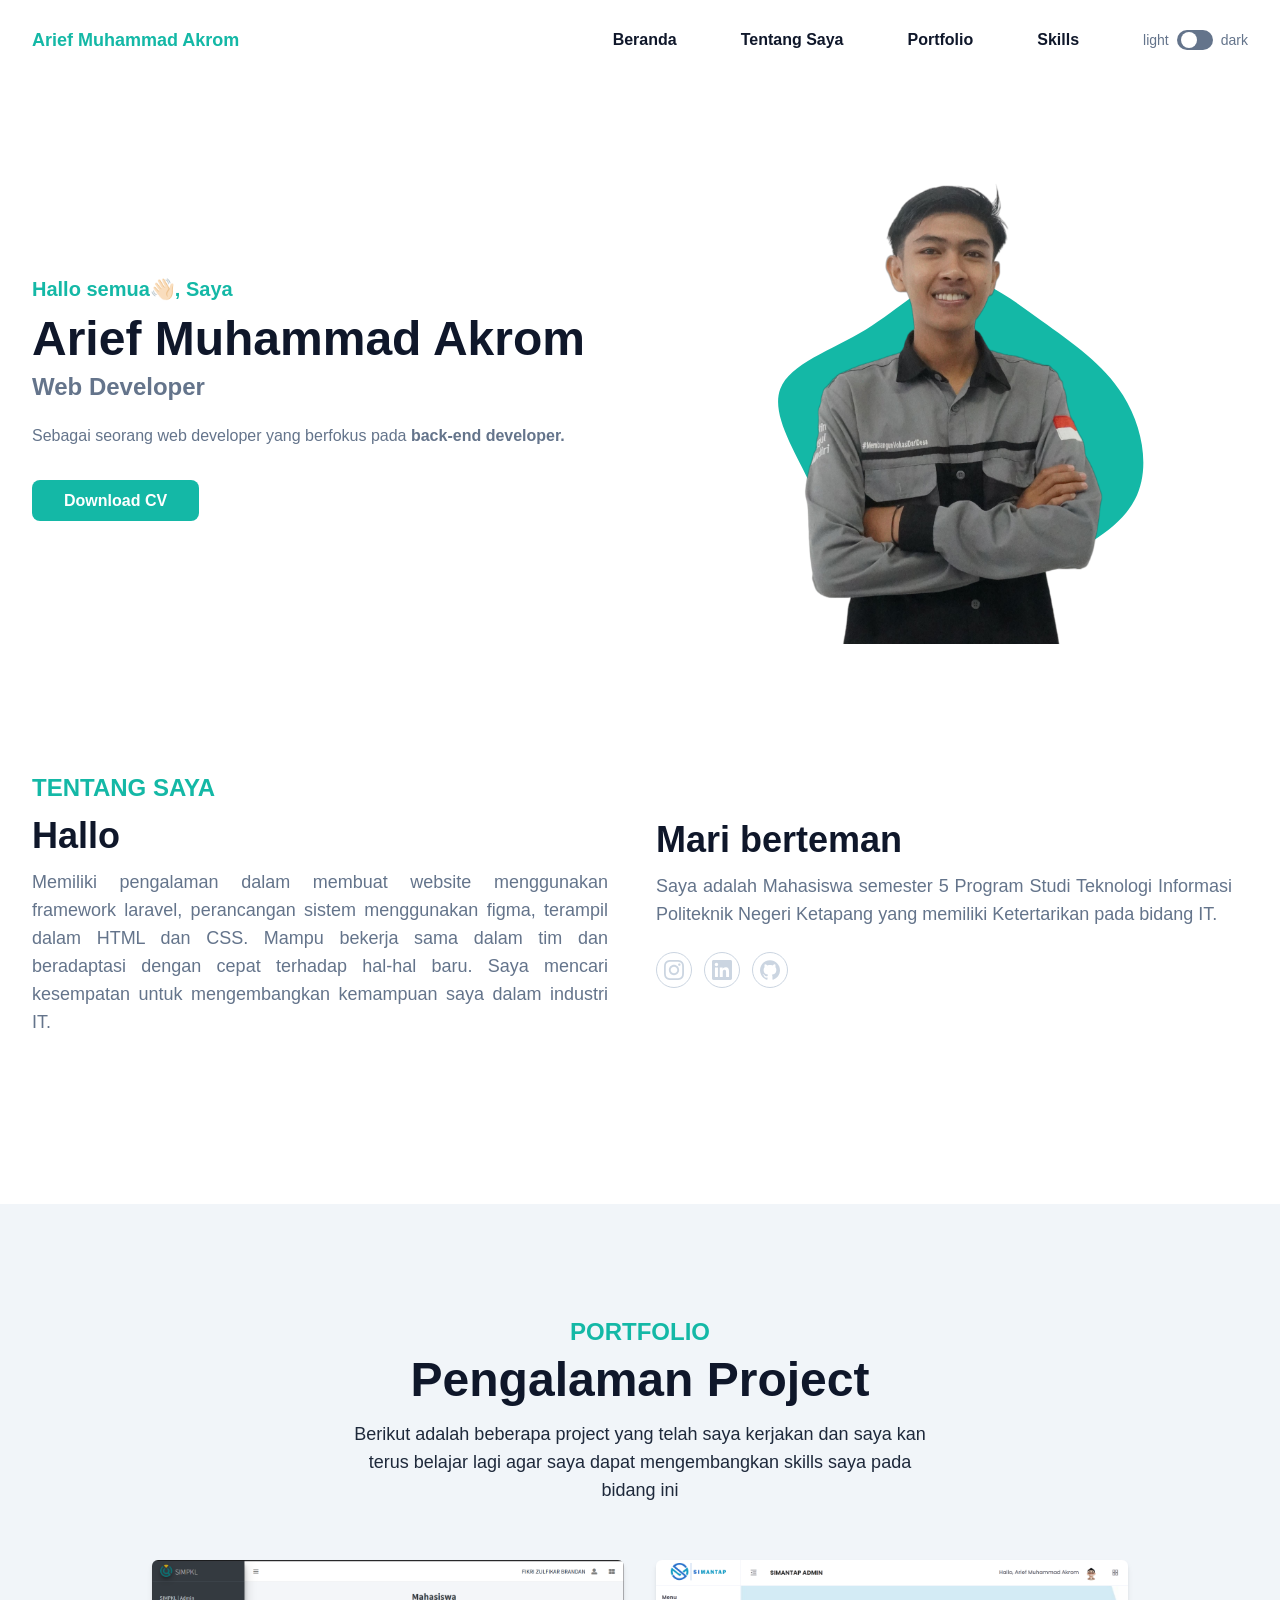
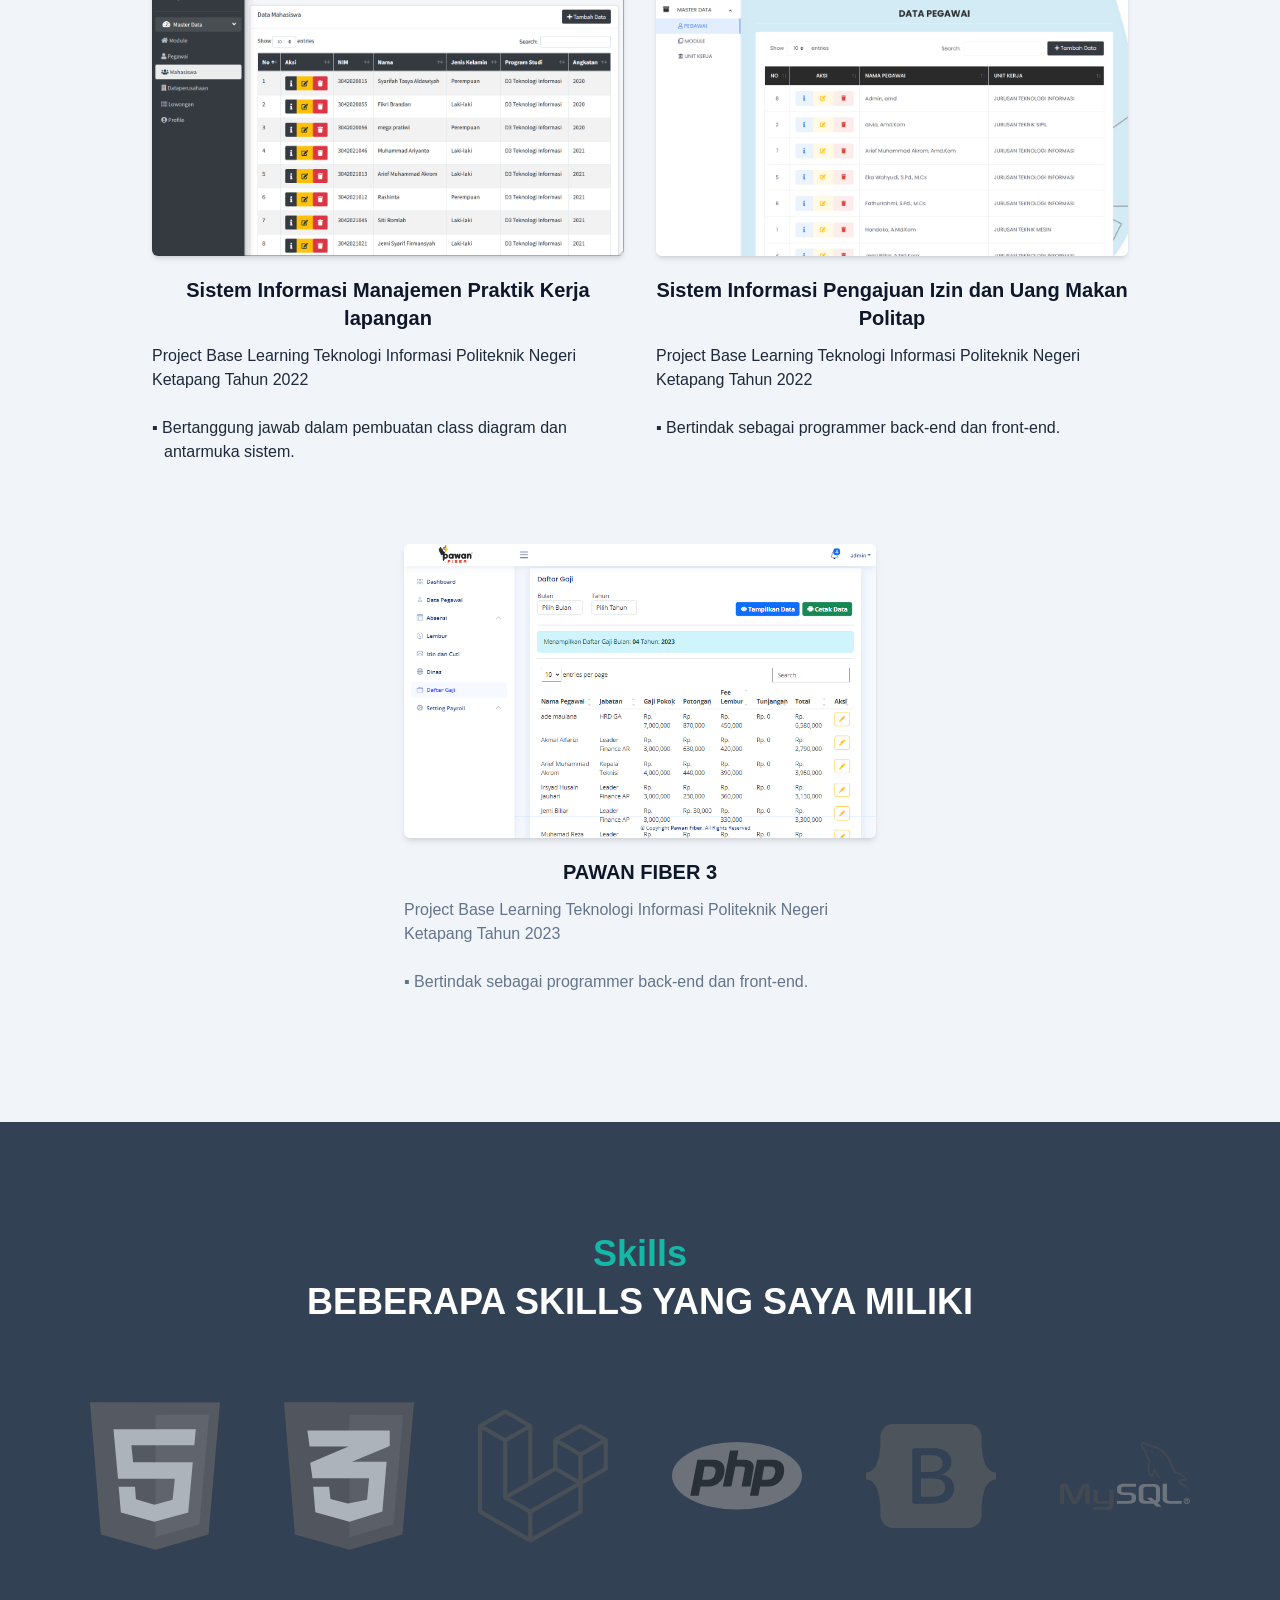
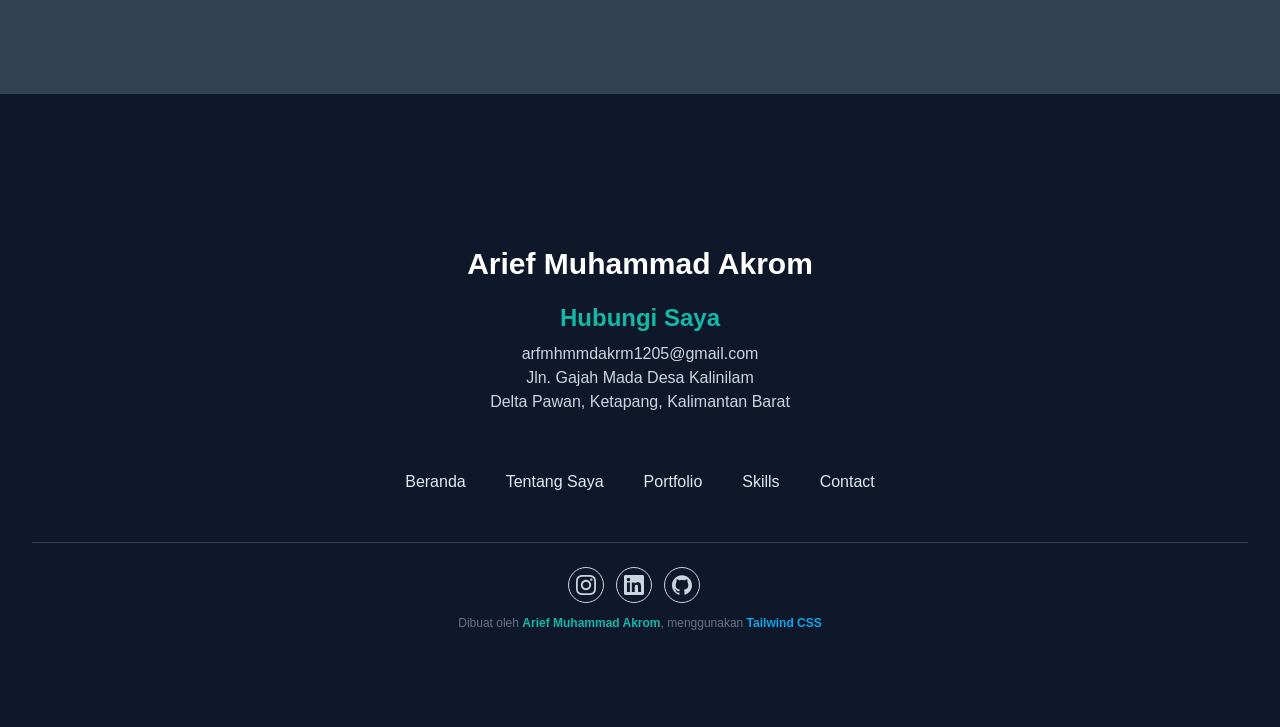
==== commit a095785e: "Update index.html" ====
--- a/index.html
+++ b/index.html
@@ -50,10 +50,6 @@
                                 <a href="#skills"
                                     class="text-base font-bold text-dark py-2 mx-8 group-hover:text-primary dark:text-white flex">Skills</a>
                             </li>
-                            <li class="group">
-                                <a href="#contact"
-                                    class="text-base font-bold text-dark py-2 mx-8 group-hover:text-primary dark:text-white flex">Contact</a>
-                            </li>
                             <li class="mt-3 lg:mt-0 flex items-center pl-8">
                                 <div class="flex">
                                     <span class="mr-2 text-sm text-slate-500 dark:text-slate-100">light</span>
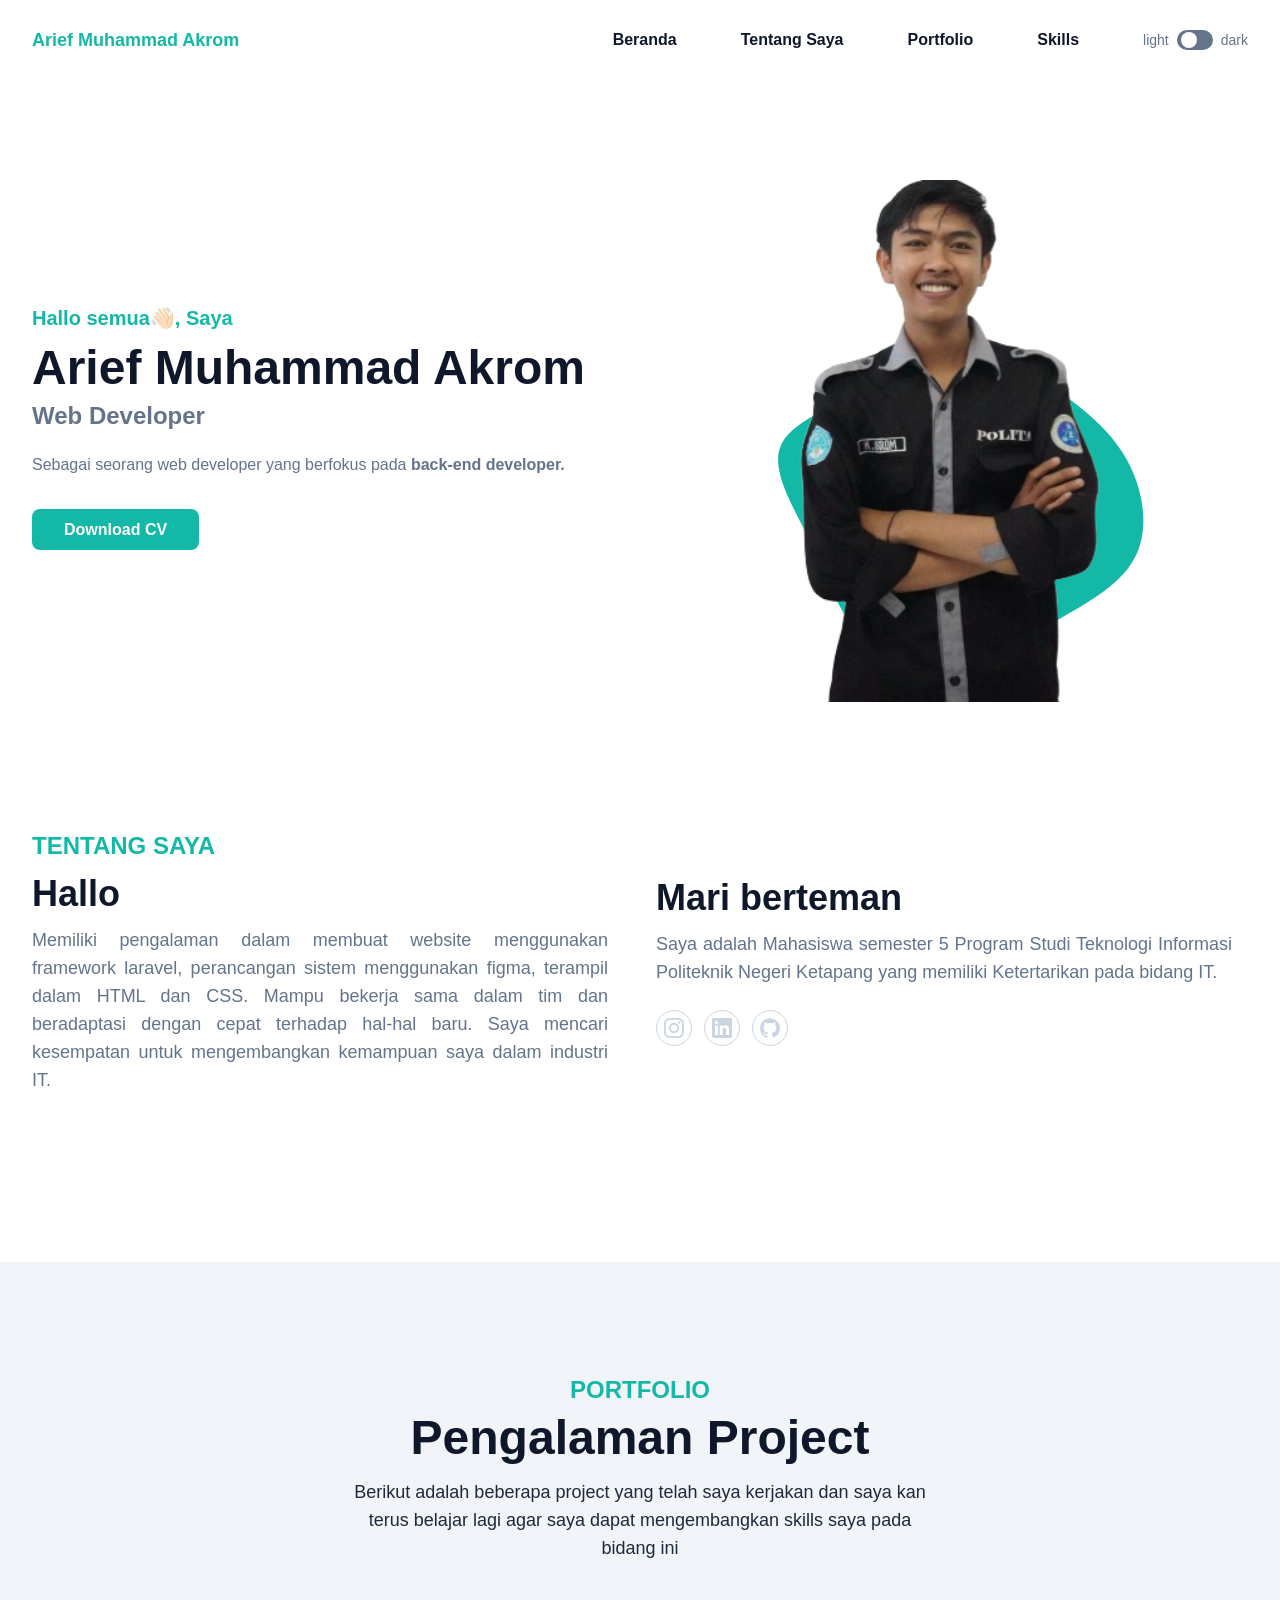
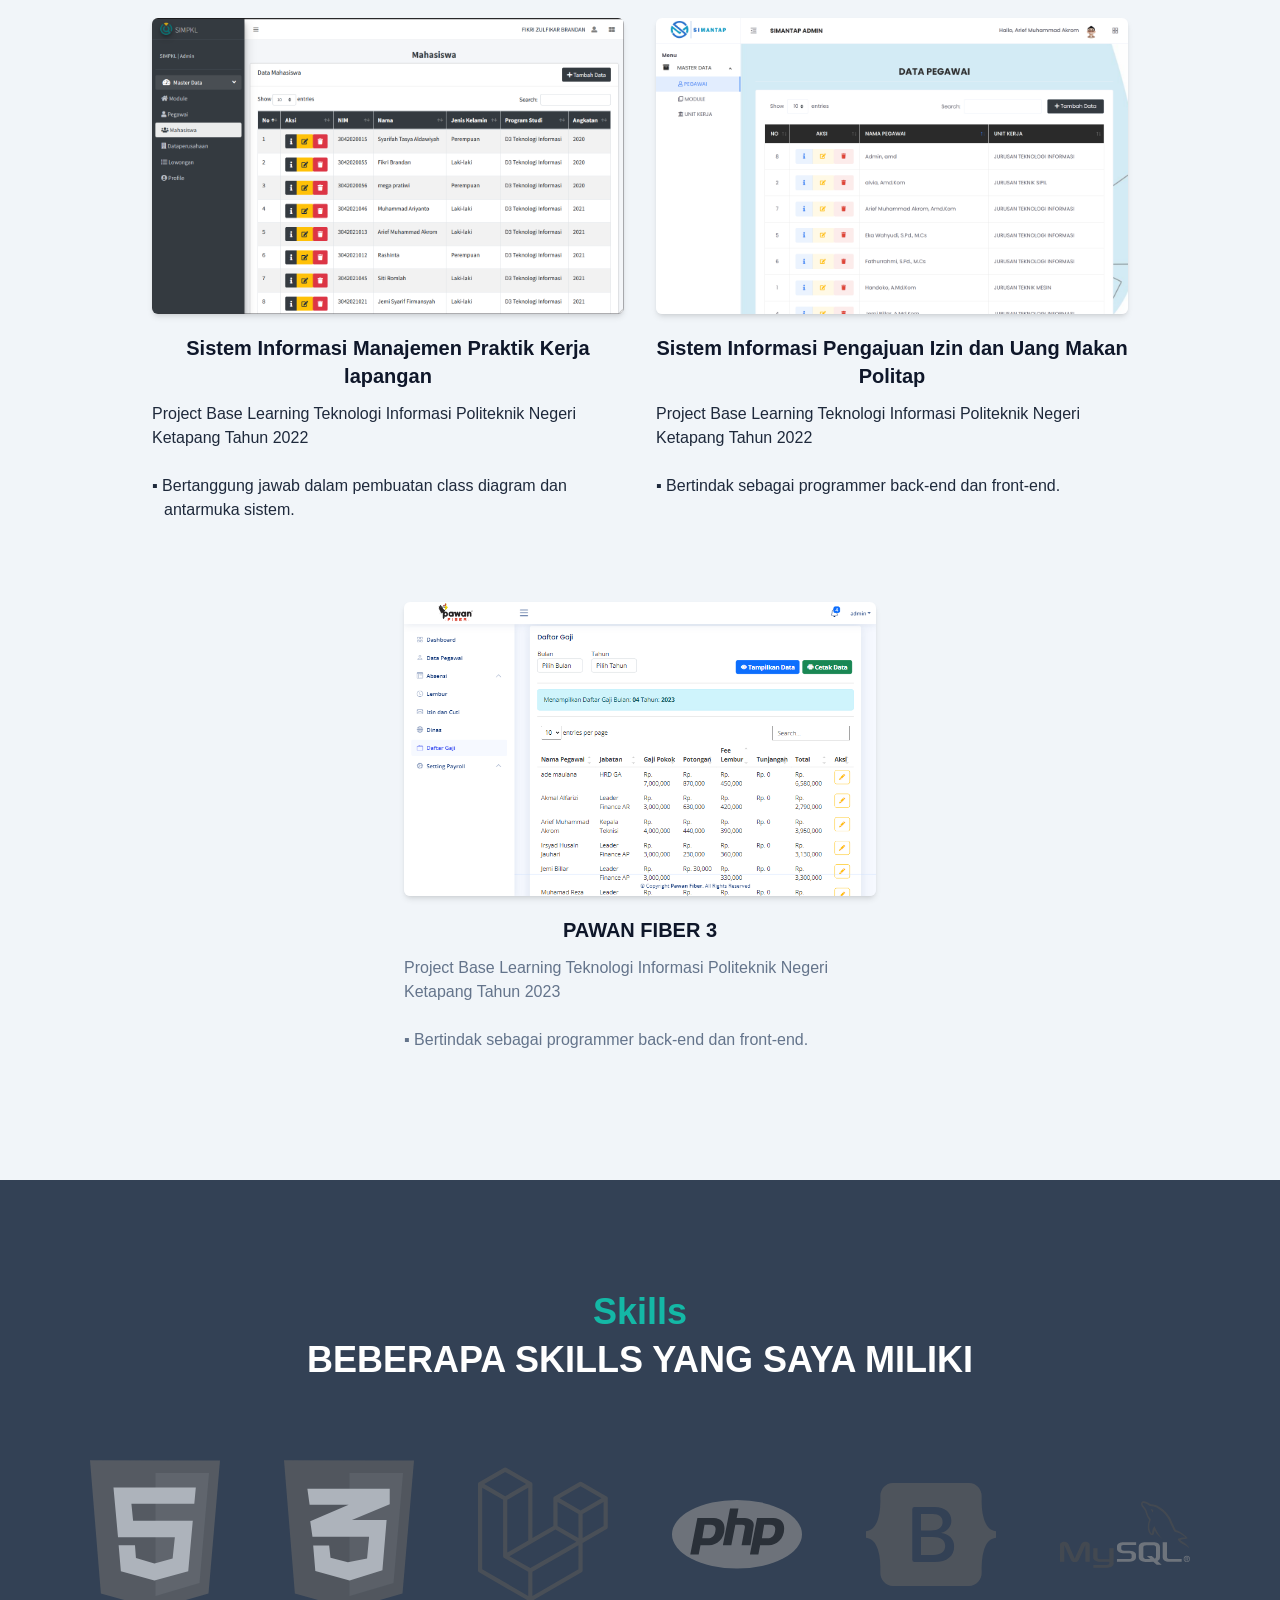
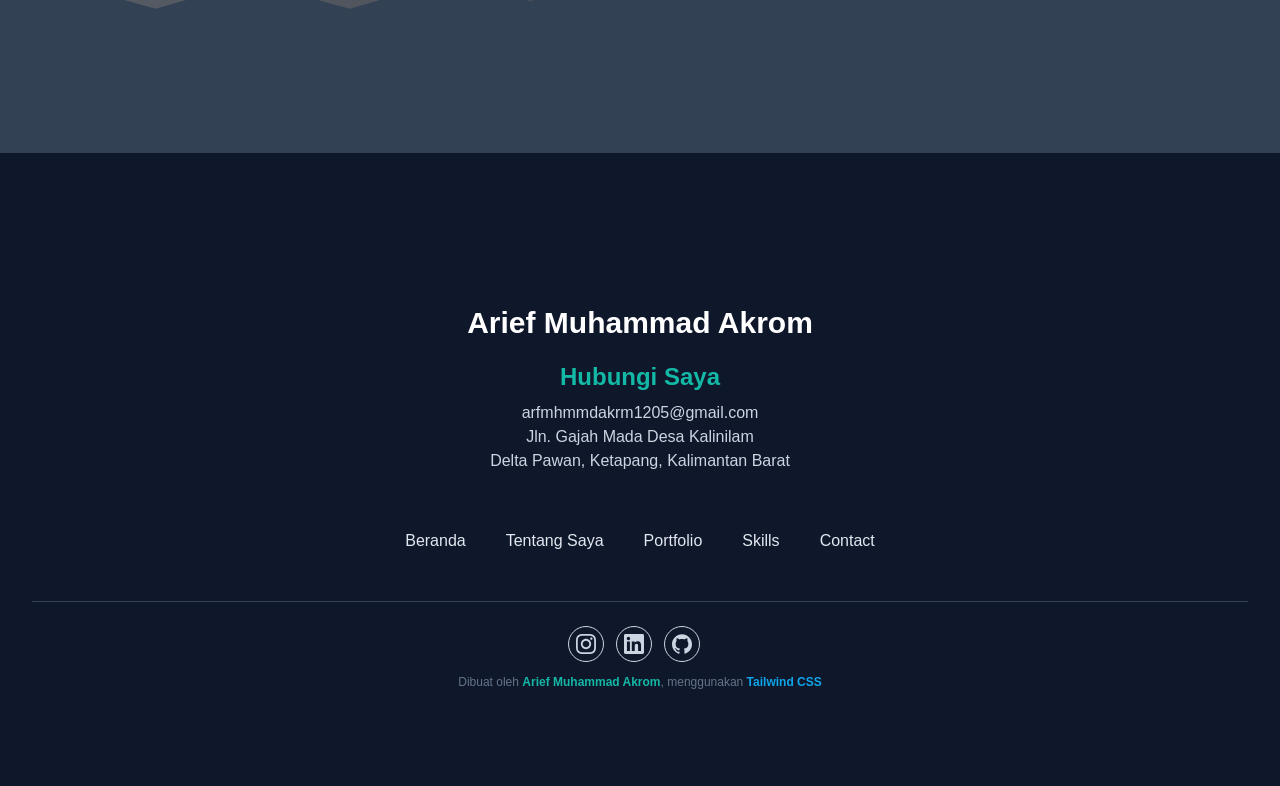
==== commit fd8c134c: "update gambar" ====
--- a/index.html
+++ b/index.html
@@ -95,7 +95,7 @@
                 </div>
                 <div class="w-full self-end px-4 lg:w-1/2">
                     <div class="relative mt-10 lg:mt-9 lg:right-0">
-                        <img src="img/wkwk.png" alt="akrommm" class="max-w-full mx-auto relative z-10" width="320" />
+                        <img src="img/arief.png" alt="akrommm" class="max-w-full mx-auto relative z-10" width="320" />
                         <span class="absolute -bottom-0 -translate-x-1/2 left-1/2 md:scale-125">
                             <svg width="400" height="400" viewBox="0 0 200 200" xmlns="http://www.w3.org/2000/svg">
                                 <path fill="#14b8a6"
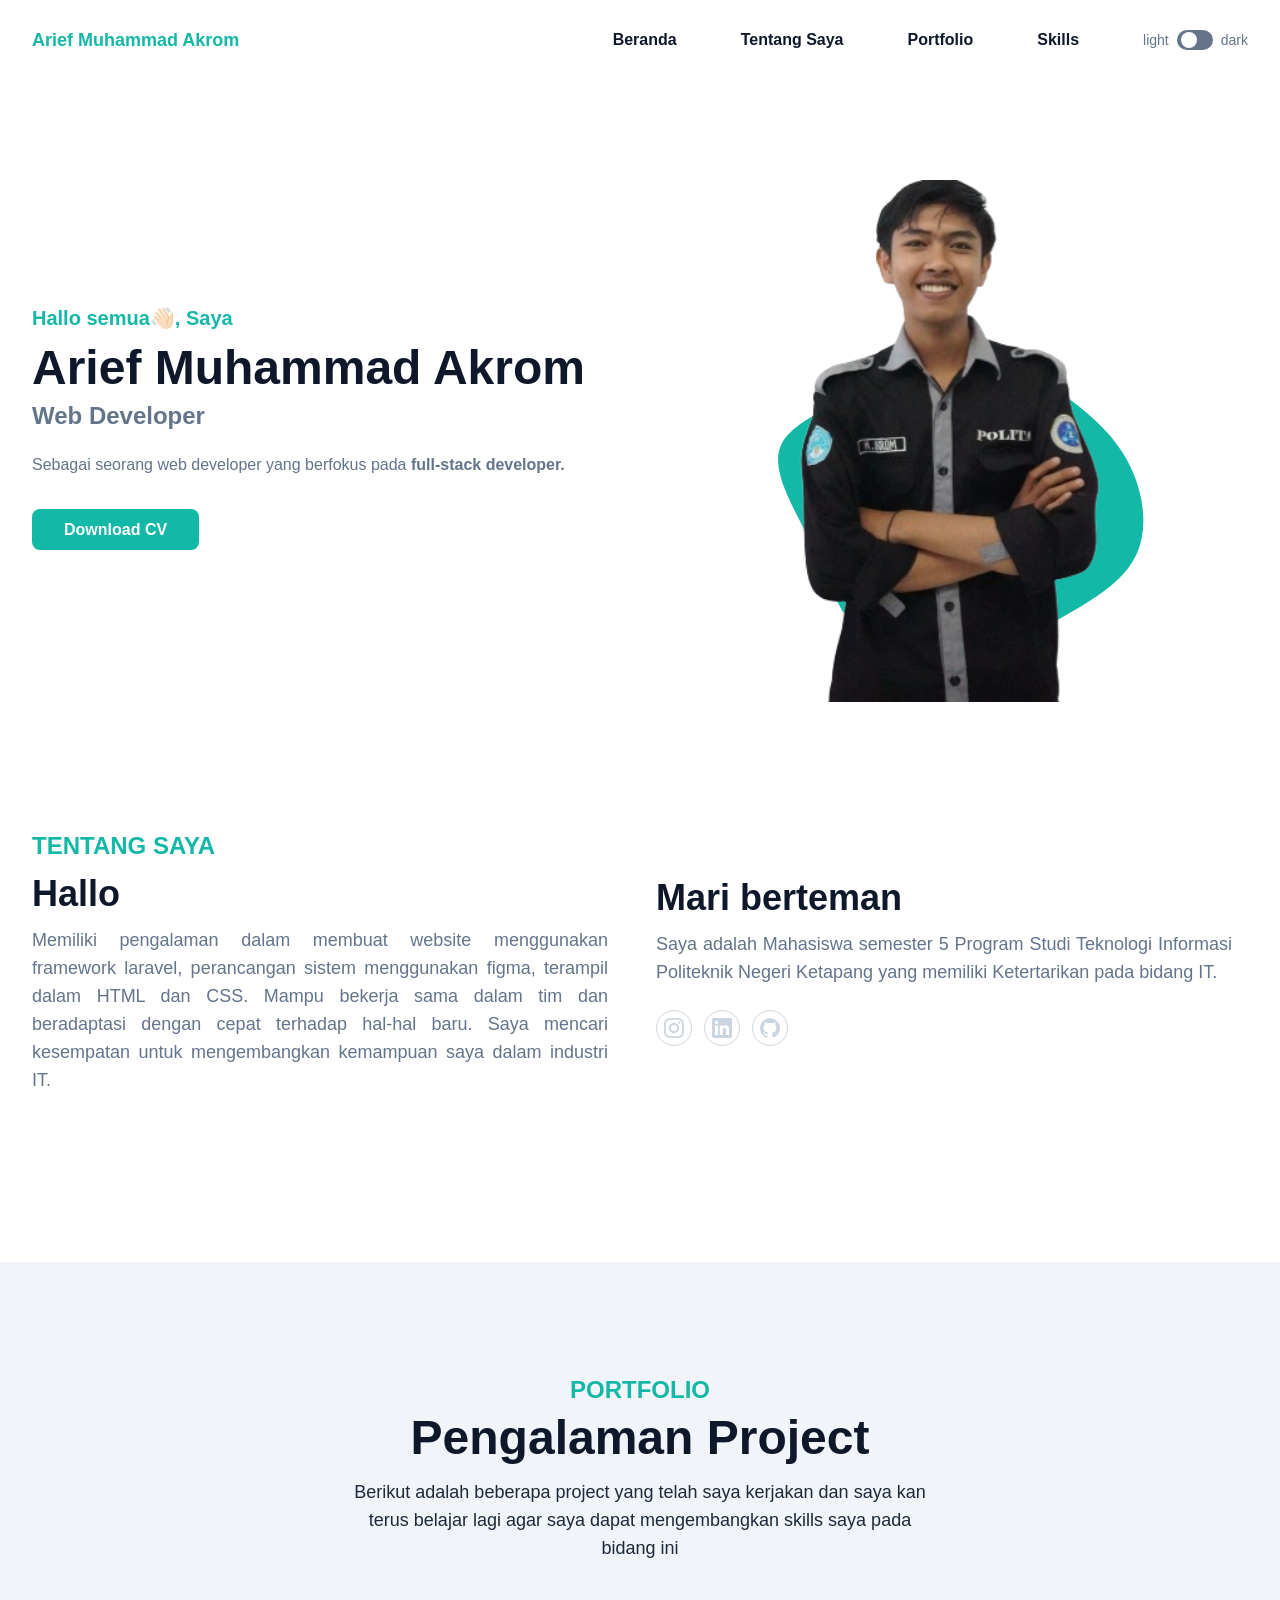
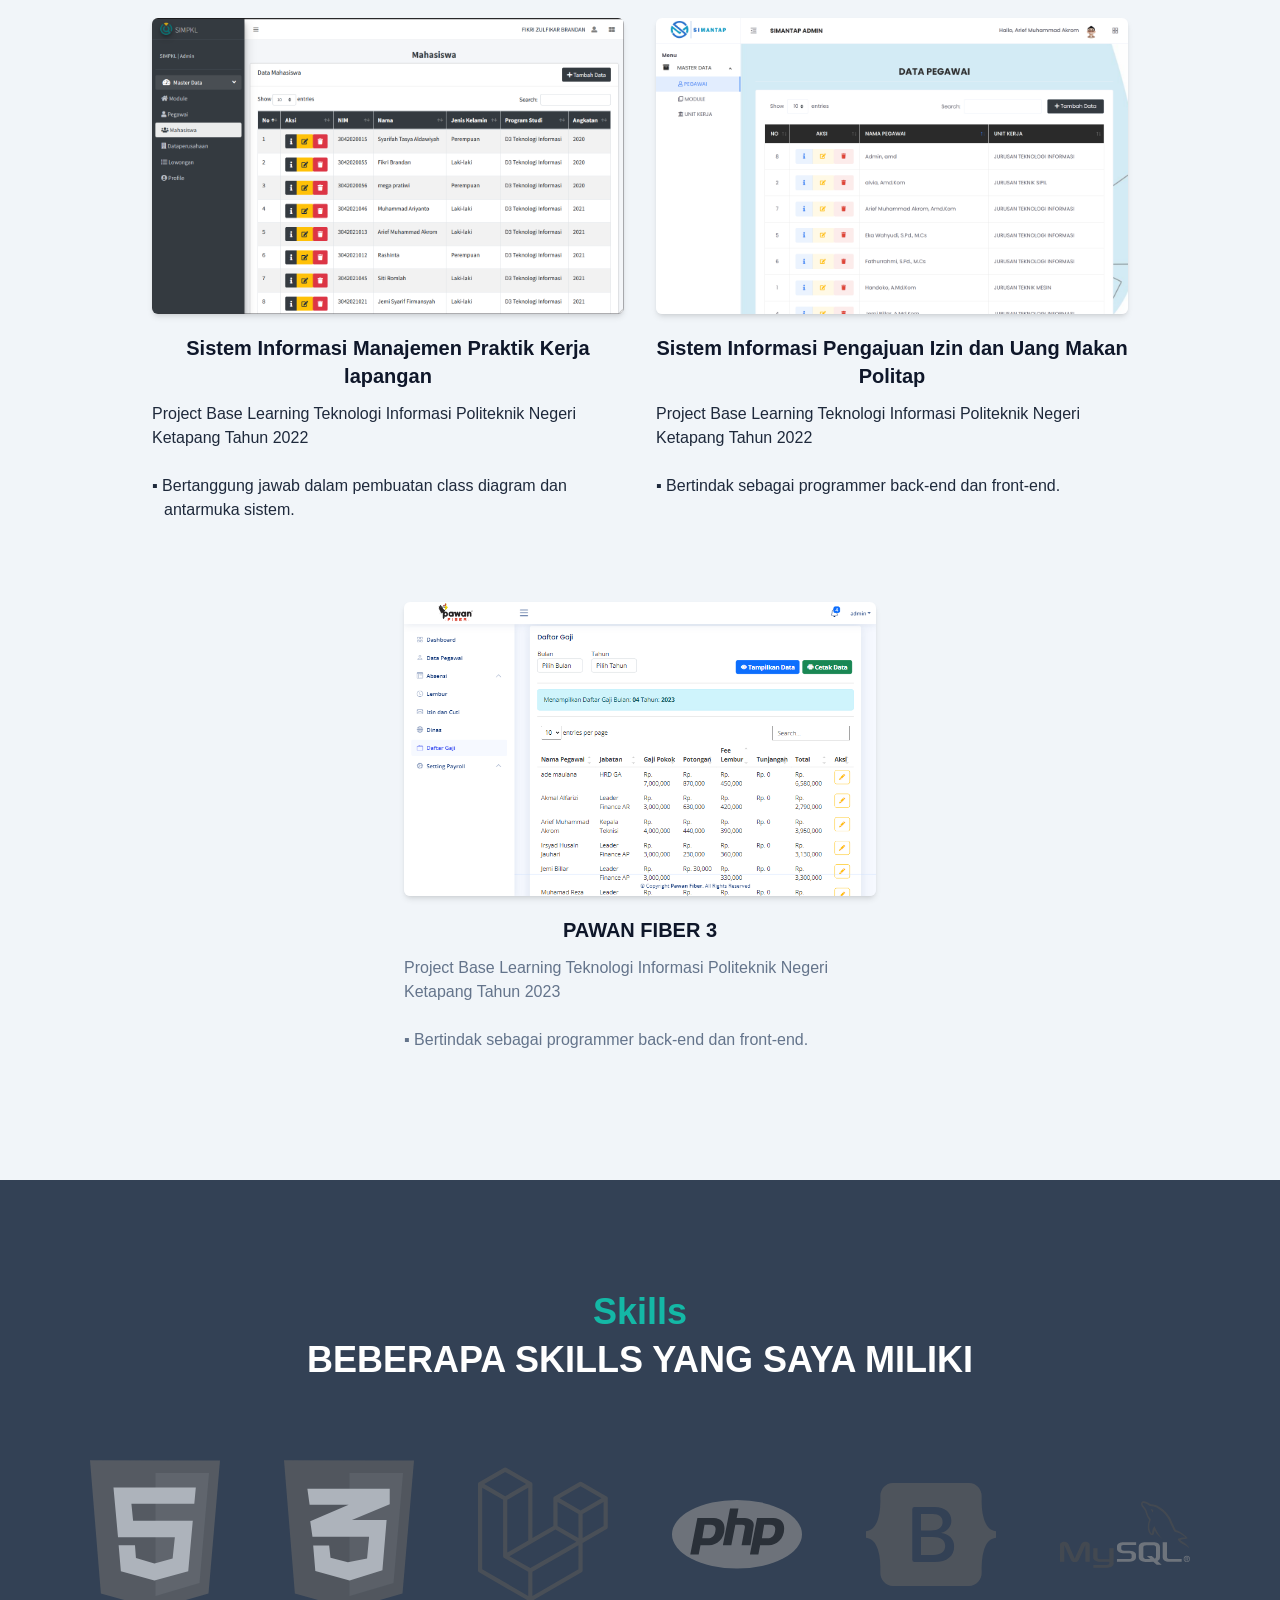
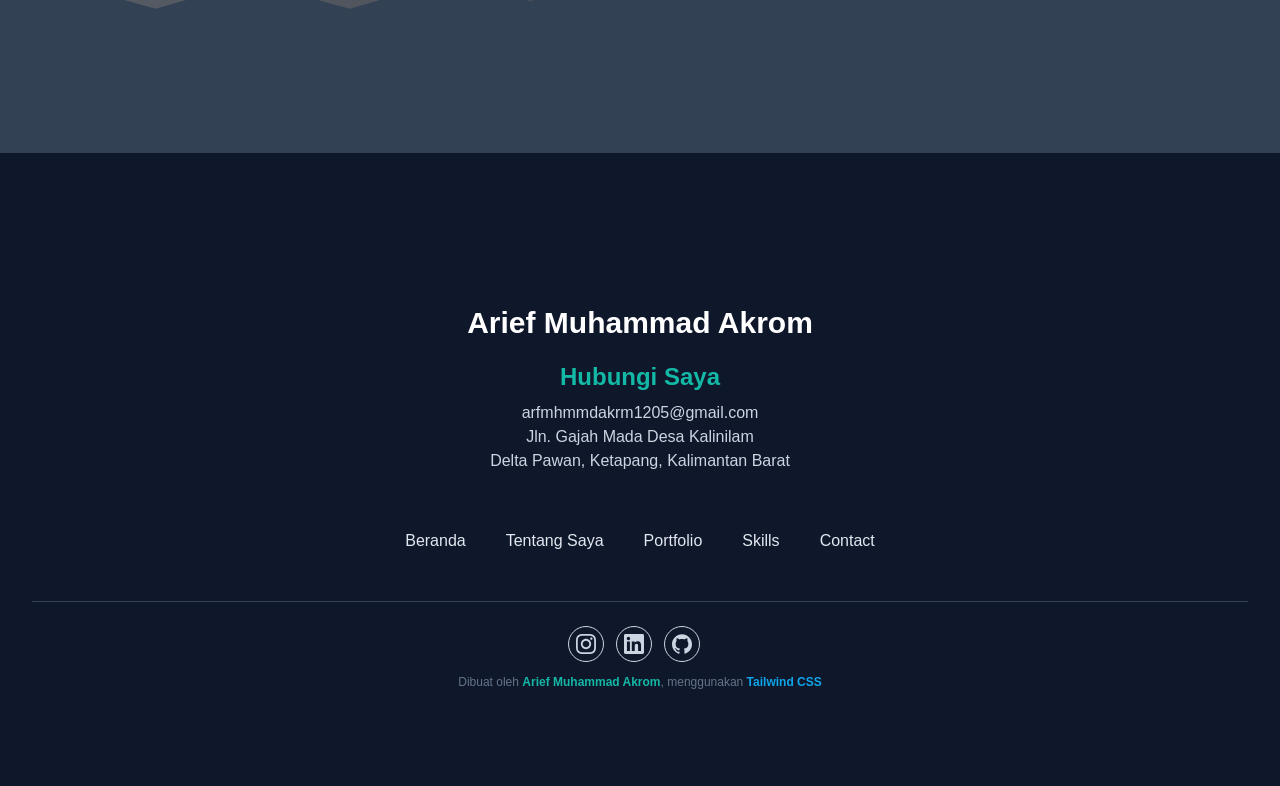
==== commit 2be16e51: "Update index.html" ====
--- a/index.html
+++ b/index.html
@@ -86,7 +86,7 @@
                     <h2 class="font-medium text-slate-500 text-lg mb-5 lg:text-2xl dark:text-slate-200"><span
                             class="dark:text-primary font-bold">Web Developer</span></h2>
                     <p class="text-medium text-slate-500 mb-10 leading-relaxed dark:text-slate-200">Sebagai seorang web
-                        developer yang berfokus pada <span class="dark:text-primary font-bold">back-end
+                        developer yang berfokus pada <span class="dark:text-primary font-bold">full-stack
                             developer.</span></p>
 
                     <a href="img/CV Arief.pdf" target="_blank"
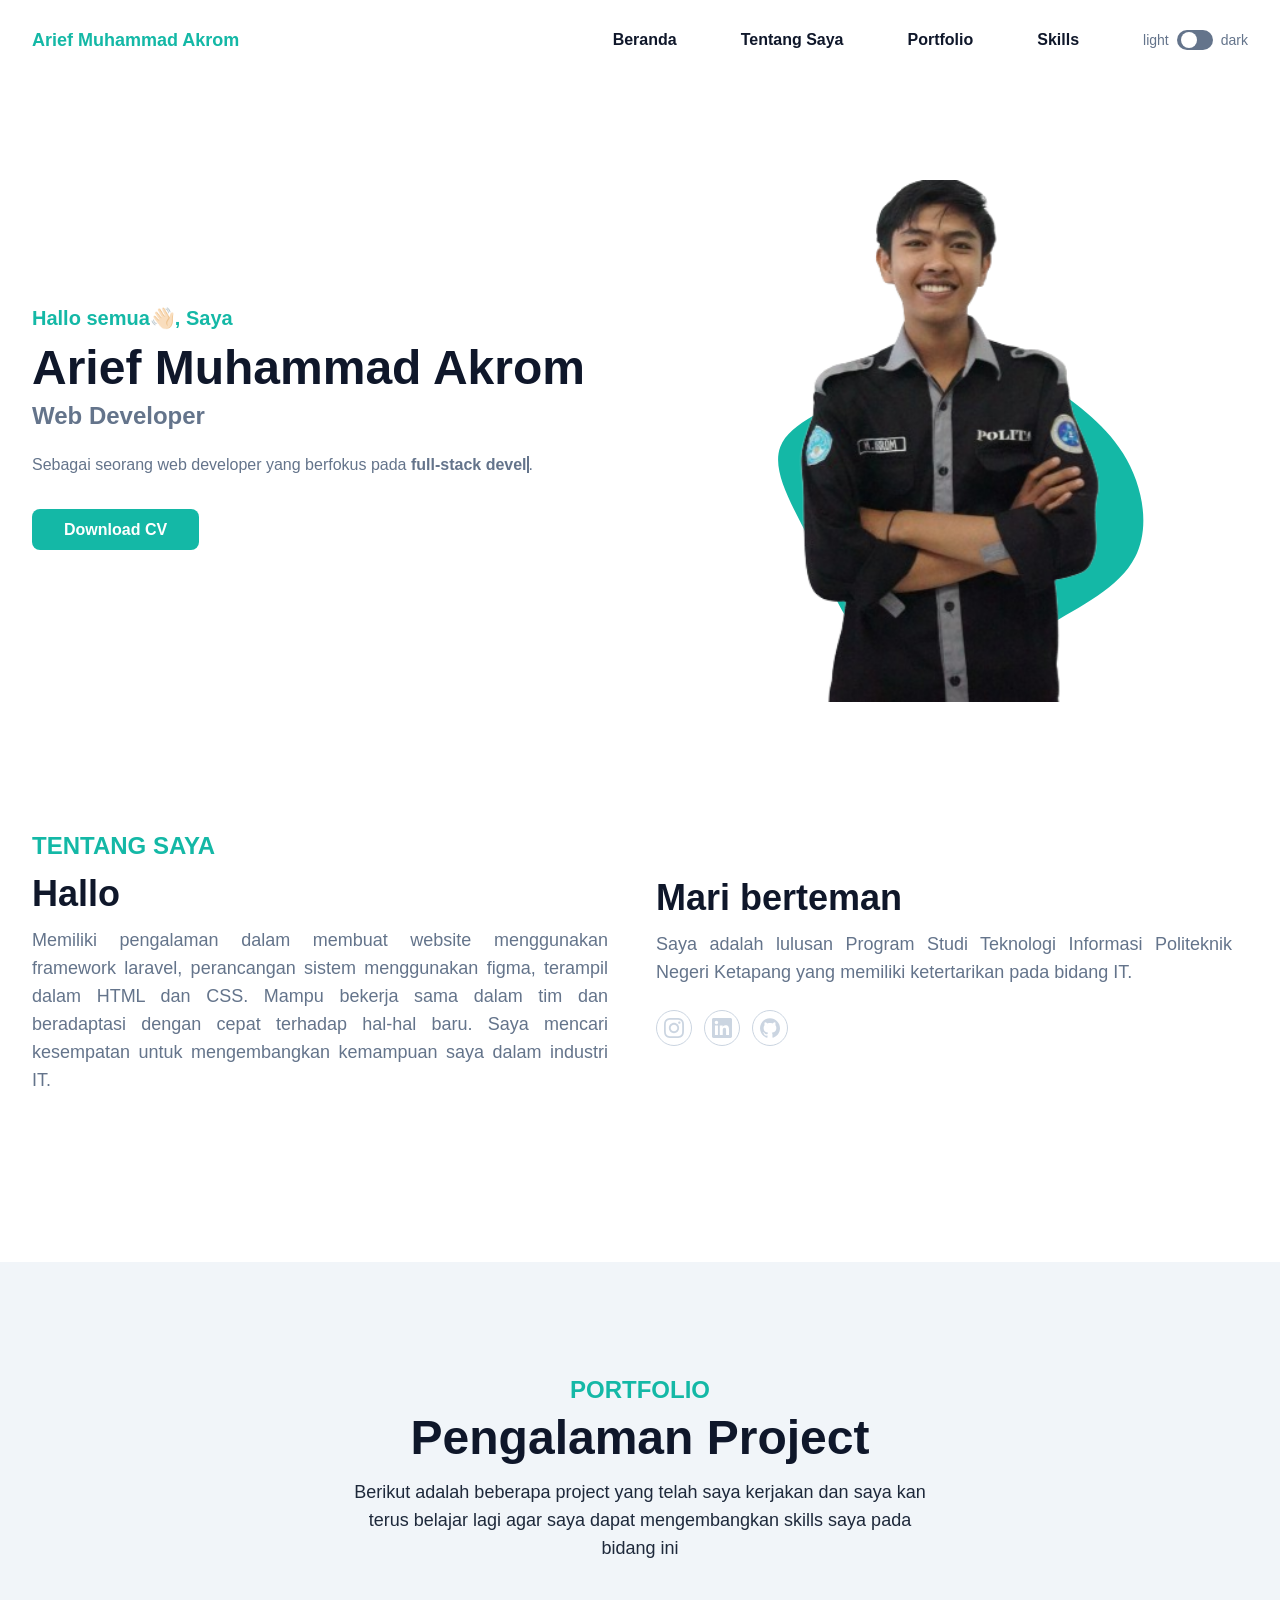
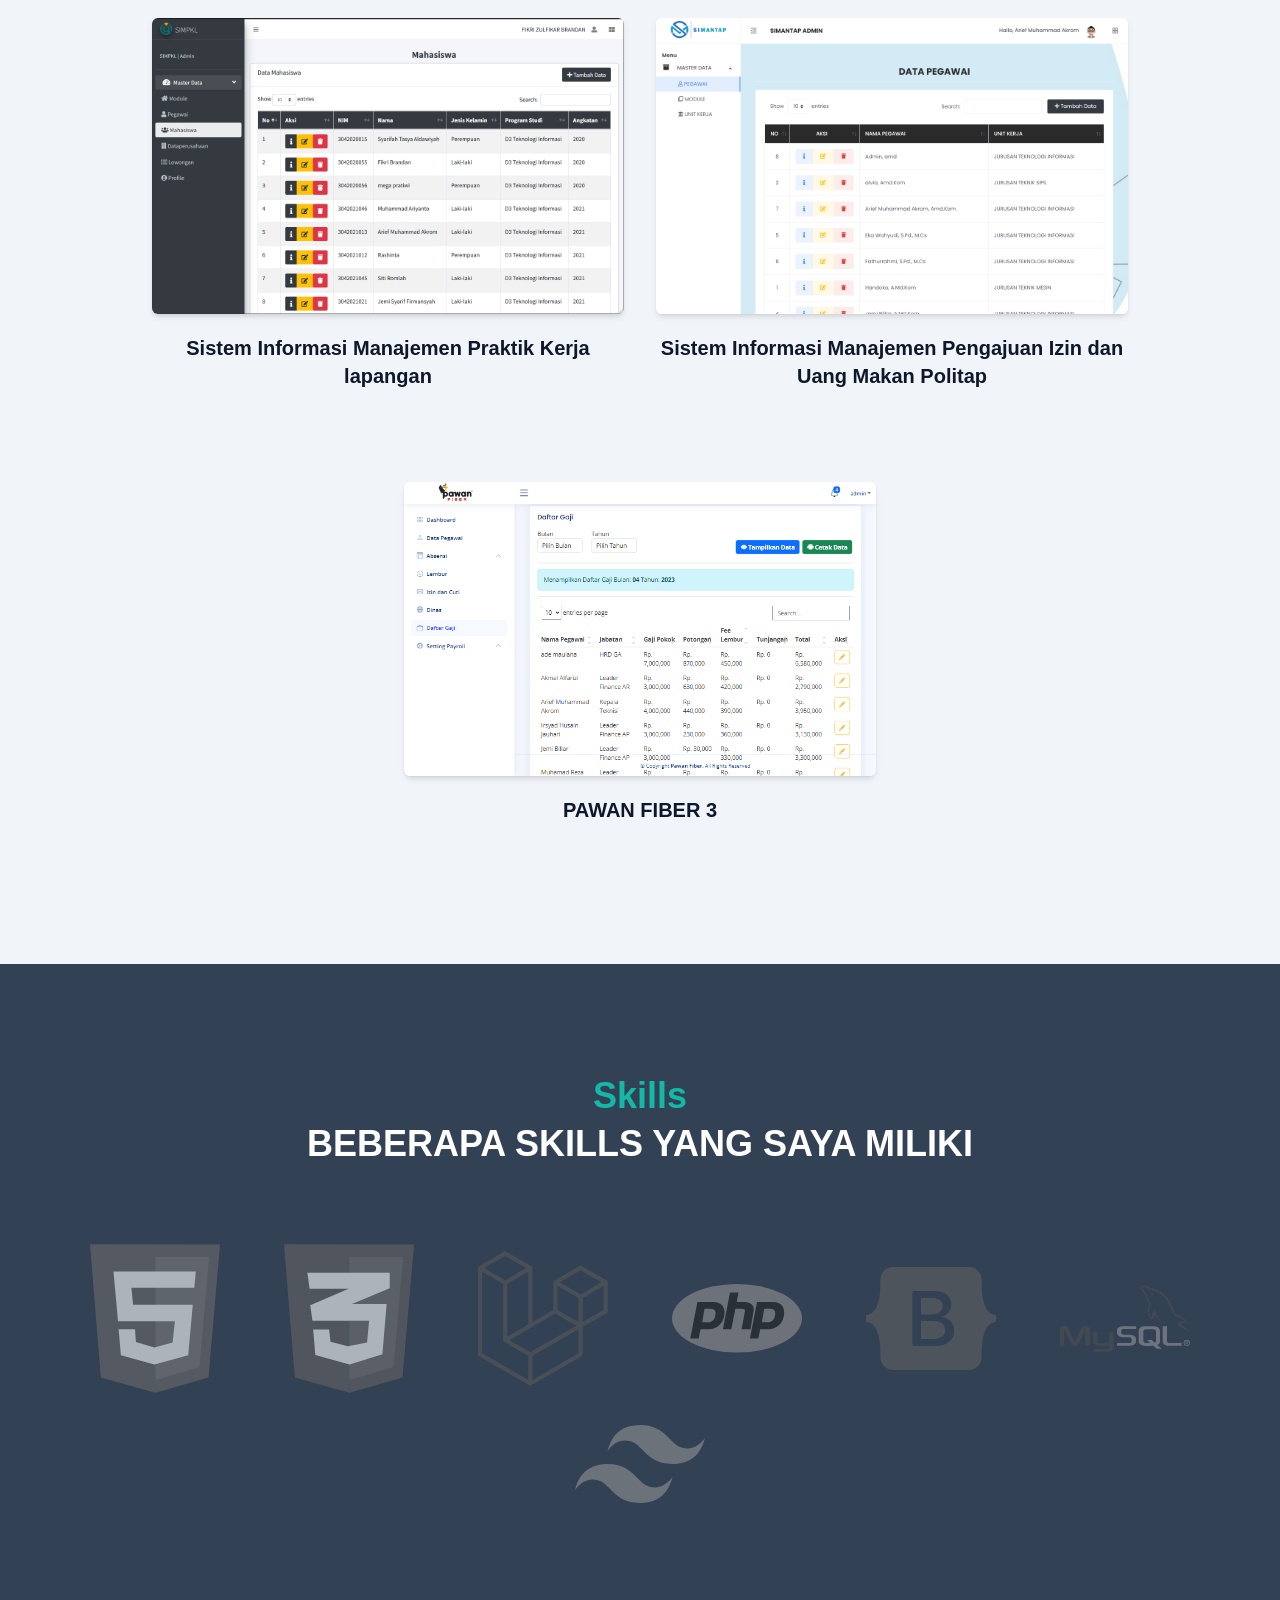
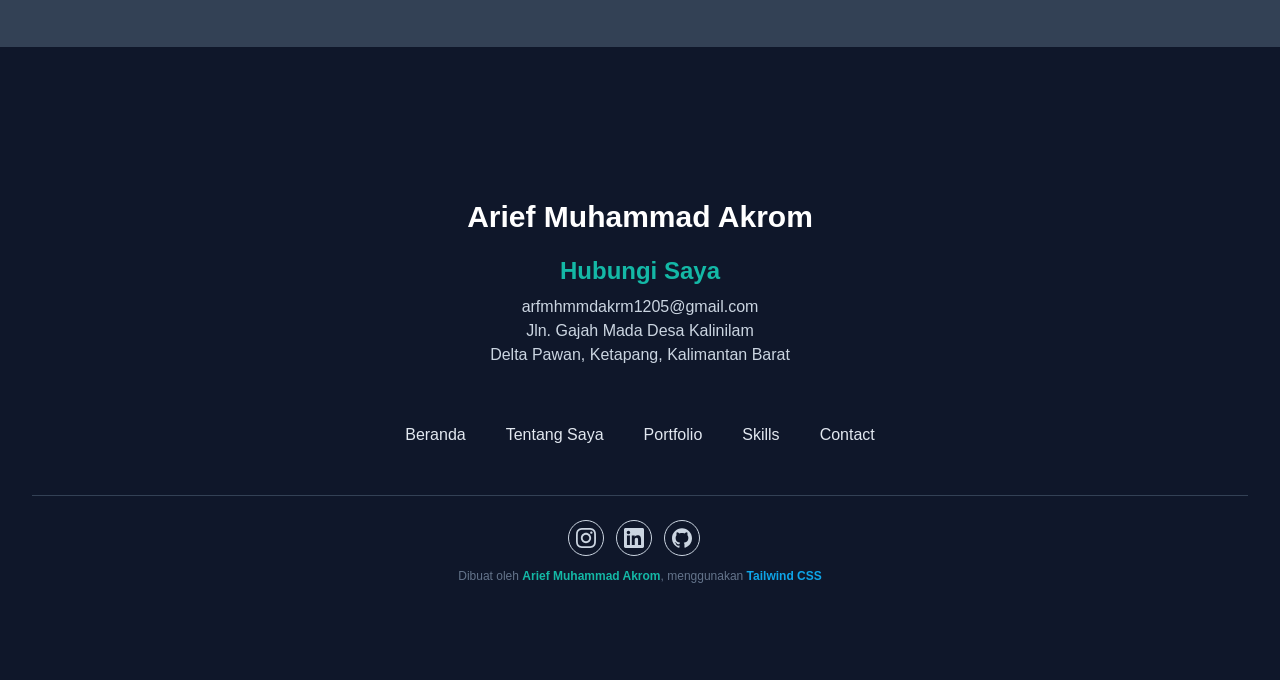
==== commit e5da36f4: "update portfolio" ====
--- a/index.html
+++ b/index.html
@@ -85,9 +85,10 @@
                             Akrom</span></h1>
                     <h2 class="font-medium text-slate-500 text-lg mb-5 lg:text-2xl dark:text-slate-200"><span
                             class="dark:text-primary font-bold">Web Developer</span></h2>
-                    <p class="text-medium text-slate-500 mb-10 leading-relaxed dark:text-slate-200">Sebagai seorang web
-                        developer yang berfokus pada <span class="dark:text-primary font-bold">full-stack
-                            developer.</span></p>
+                        <p class="text-medium text-slate-500 mb-10 leading-relaxed dark:text-slate-200">
+                            Sebagai seorang web developer yang berfokus pada <span class="dark:text-primary font-bold typing-effect" id="typing-text"></span>.
+                        </p>
+                            
 
                     <a href="img/CV Arief.pdf" target="_blank"
                         class="text-base font-semibold text-white bg-primary py-3 px-8 rounded-lg hover:shadow-lg hover:opacity-80 transition duration-300 ease-in-out">Download
@@ -130,8 +131,7 @@
                     </h3>
                     <p
                         class="text-justify font-medium text-base text-secondary mb-6 lg:text-lg dark:text-slate-300 max-w-xl">
-                        Saya adalah Mahasiswa semester 5 Program Studi Teknologi Informasi Politeknik Negeri Ketapang
-                        yang memiliki Ketertarikan pada bidang IT.
+                        Saya adalah lulusan Program Studi Teknologi Informasi Politeknik Negeri Ketapang yang memiliki ketertarikan pada bidang IT.
                     </p>
                     <div class="flex items-center">
                         <!-- Instagram -->
@@ -179,52 +179,59 @@
             <div class="w-full px-4">
                 <div class="max-w-xl mx-auto text-center mb-10">
                     <h4 class="font-semibold text-2xl uppercase text-primary mb-2">Portfolio</h4>
-                    <h2 class="font-bold text-dark text-3xl mb-4 sm:text-4xl md:text-5xl  dark:text-white">Pengalaman
-                        Project</h2>
+                    <h2 class="font-bold text-dark text-3xl mb-4 sm:text-4xl md:text-5xl dark:text-white">Pengalaman Project</h2>
                     <p class="font-medium text-md text-slate-800 md:text-lg dark:text-slate-300">Berikut adalah beberapa
                         project yang telah saya kerjakan dan saya kan terus belajar lagi agar saya dapat mengembangkan
                         skills saya pada bidang ini</p>
                 </div>
             </div>
             <div class="w-full px-4 flex flex-wrap justify-center xl:w-10/12 xl:mx-auto">
+                <!-- Project 1 -->
                 <div class="mb-12 p-4 md:w-1/2">
-                    <div class="rounded-md shadow-md overflow-hidden">
-                        <img src="img/simpkl.png" alt="simpkl" width="w-full" />
-                    </div>
-                    <h3 class="font-semibold text-dark text-xl mt-5 mb-3 text-center dark:text-white">Sistem Informasi
-                        Manajemen Praktik Kerja lapangan</h3>
-                    <p class="font-medium text-base text-slate-800 dark:text-slate-200">
-                        Project Base Learning Teknologi Informasi Politeknik Negeri Ketapang Tahun 2022
-                        <br>
-                        <br>
-                        ▪ Bertanggung jawab dalam pembuatan class diagram dan <span class="ml-3">antarmuka
-                            sistem.</span>
-                    </p>
-                </div>
+                    <a href="simpkl.html" target="_blank">
+                        <div class="rounded-md shadow-md overflow-hidden">
+                            <img src="img/simpkl.png" alt="simpkl" width="w-full" />
+                        </div>
+                        <h3 class="font-semibold text-dark text-xl mt-5 mb-3 text-center dark:text-white hover:text-primary dark:hover:text-primary transition duration-300 ease-in-out">Sistem Informasi
+                            Manajemen Praktik Kerja lapangan</h3>
+                        <!-- <p class="font-medium text-base text-slate-800 dark:text-slate-200">
+                            Project Base Learning Teknologi Informasi Politeknik Negeri Ketapang Tahun 2022
+                            <br>
+                            <br>
+                            ▪ Bertanggung jawab dalam pembuatan class diagram dan <span class="ml-3">antarmuka sistem.</span>
+                        </p> -->
+                    </a>
+                </div>
+                <!-- Project 2 -->
                 <div class="mb-12 p-4 md:w-1/2">
-                    <div class="rounded-md shadow-md overflow-hidden">
-                        <img src="img/simantap.png" alt="simantap" width="w-full" />
-                    </div>
-                    <h3 class="font-semibold text-dark text-xl mt-5 mb-3 text-center dark:text-white">Sistem Informasi
-                        Pengajuan Izin dan Uang Makan Politap</h3>
-                    <p class="font-medium text-base text-slate-800 dark:text-slate-200">
-                        Project Base Learning Teknologi Informasi Politeknik Negeri Ketapang Tahun 2022
-                        <br>
-                        <br>
-                        ▪ Bertindak sebagai programmer back-end dan front-end.
-                    </p>
-                </div>
+                    <a href="simantap.html" target="_blank">
+                        <div class="rounded-md shadow-md overflow-hidden">
+                            <img src="img/simantap.png" alt="simantap" width="w-full" />
+                        </div>
+                        <h3 class="font-semibold text-dark text-xl mt-5 mb-3 text-center dark:text-white hover:text-primary dark:hover:text-primary transition duration-300 ease-in-out">Sistem Informasi Manajemen
+                            Pengajuan Izin dan Uang Makan Politap</h3>
+                        <!-- <p class="font-medium text-base text-slate-800 dark:text-slate-200">
+                            Project Base Learning Teknologi Informasi Politeknik Negeri Ketapang Tahun 2022
+                            <br>
+                            <br>
+                            ▪ Bertindak sebagai programmer back-end dan front-end.
+                        </p> -->
+                    </a>
+                </div>
+                <!-- Project 3 -->
                 <div class="mb-12 p-4 md:w-1/2">
-                    <div class="rounded-md shadow-md overflow-hidden">
-                        <img src="img/pawan.png" alt="pawan" width="w-full" />
-                    </div>
-                    <h3 class="font-semibold text-dark text-xl mt-5 mb-3 text-center dark:text-white">PAWAN FIBER 3</h3>
-                    <p class="font-medium text-base text-secondary dark:text-slate-200">
-                        Project Base Learning Teknologi Informasi Politeknik Negeri Ketapang Tahun 2023
-                        <br>
-                        <br>
-                        ▪ Bertindak sebagai programmer back-end dan front-end.
-                    </p>
+                    <a href="pawan.html" target="_blank">
+                        <div class="rounded-md shadow-md overflow-hidden">
+                            <img src="img/pawan.png" alt="pawan" width="w-full" />
+                        </div>
+                        <h3 class="font-semibold text-dark text-xl mt-5 mb-3 text-center dark:text-white hover:text-primary dark:hover:text-primary transition duration-300 ease-in-out">PAWAN FIBER 3</h3>
+                        <!-- <p class="font-medium text-base text-slate-800 dark:text-slate-200">
+                            Project Base Learning Teknologi Informasi Politeknik Negeri Ketapang Tahun 2023
+                            <br>
+                            <br>
+                            ▪ Bertindak sebagai programmer back-end dan front-end.
+                        </p> -->
+                    </a>
                 </div>
             </div>
         </div>
@@ -266,6 +273,10 @@
                     <a href="https://www.mysql.com/" target="_blank"
                         class="max-w-[90px] xl:max-w-[130px] mx-4 py-4 grayscale opacity-60 transition duration-500 hover:grayscale-0 hover:opacity-100 lg:mx-6 xl:mx-8">
                         <img src="img/skill/mysql-official.svg" alt="mysql" />
+                    </a>
+                    <a href="https://tailwindcss.com/" target="_blank"
+                        class="max-w-[90px] xl:max-w-[130px] mx-4 py-4 grayscale opacity-60 transition duration-500 hover:grayscale-0 hover:opacity-100 lg:mx-6 xl:mx-8">
+                        <img src="img/skill/tailwind-css-2.svg" alt="mysql" />
                     </a>
                 </div>
             </div>
@@ -387,6 +398,21 @@
     <!-- END -->
 
     <script src="js/script.js"></script>
+    <script>
+        const text = "full-stack developer";
+        const typingTextElement = document.getElementById('typing-text');
+        let index = 0;
+
+        function type() {
+            if (index < text.length) {
+                typingTextElement.textContent += text.charAt(index);
+                index++;
+                setTimeout(type, 120);
+            }
+        }
+
+        window.onload = type;
+    </script>
 </body>
 
 </html>
--- a/css/output.css
+++ b/css/output.css
@@ -1653,4 +1653,57 @@
   .xl\:max-w-\[130px\] {
     max-width: 130px;
   }
-}+}
+
+/* Swiiper */
+.swiper-container {
+  width: 100%; /* Full width */
+  max-width: 100%; /* Prevent any overflow */
+  overflow: hidden; /* Hide overflow if any */
+}
+
+.swiper-slide img {
+  width: 100%; /* Mengisi lebar slide */
+  height: auto; /* Menjaga rasio aspek */
+}
+
+.swiper-slide {
+    display: flex;
+    justify-content: center;
+    align-items: center;
+}
+
+.swiper-button-next, .swiper-button-prev {
+    color: #fff; /* Change the color of the navigation buttons */
+}
+
+.swiper-pagination-bullet {
+    background: #fff; /* Change the pagination bullet color */
+}
+
+/* typing */
+.typing-effect {
+  border-right: 2px solid;
+  white-space: nowrap;
+  overflow: hidden;
+  animation: typing 4s steps(30, end), blink-caret 0.75s step-end infinite;
+}
+
+@keyframes typing {
+  from {
+      width: 0;
+  }
+  to {
+      width: 100%;
+  }
+}
+
+@keyframes blink-caret {
+  from, to {
+      border-color: transparent;
+  }
+  50% {
+      border-color: currentColor;
+  }
+}
+
